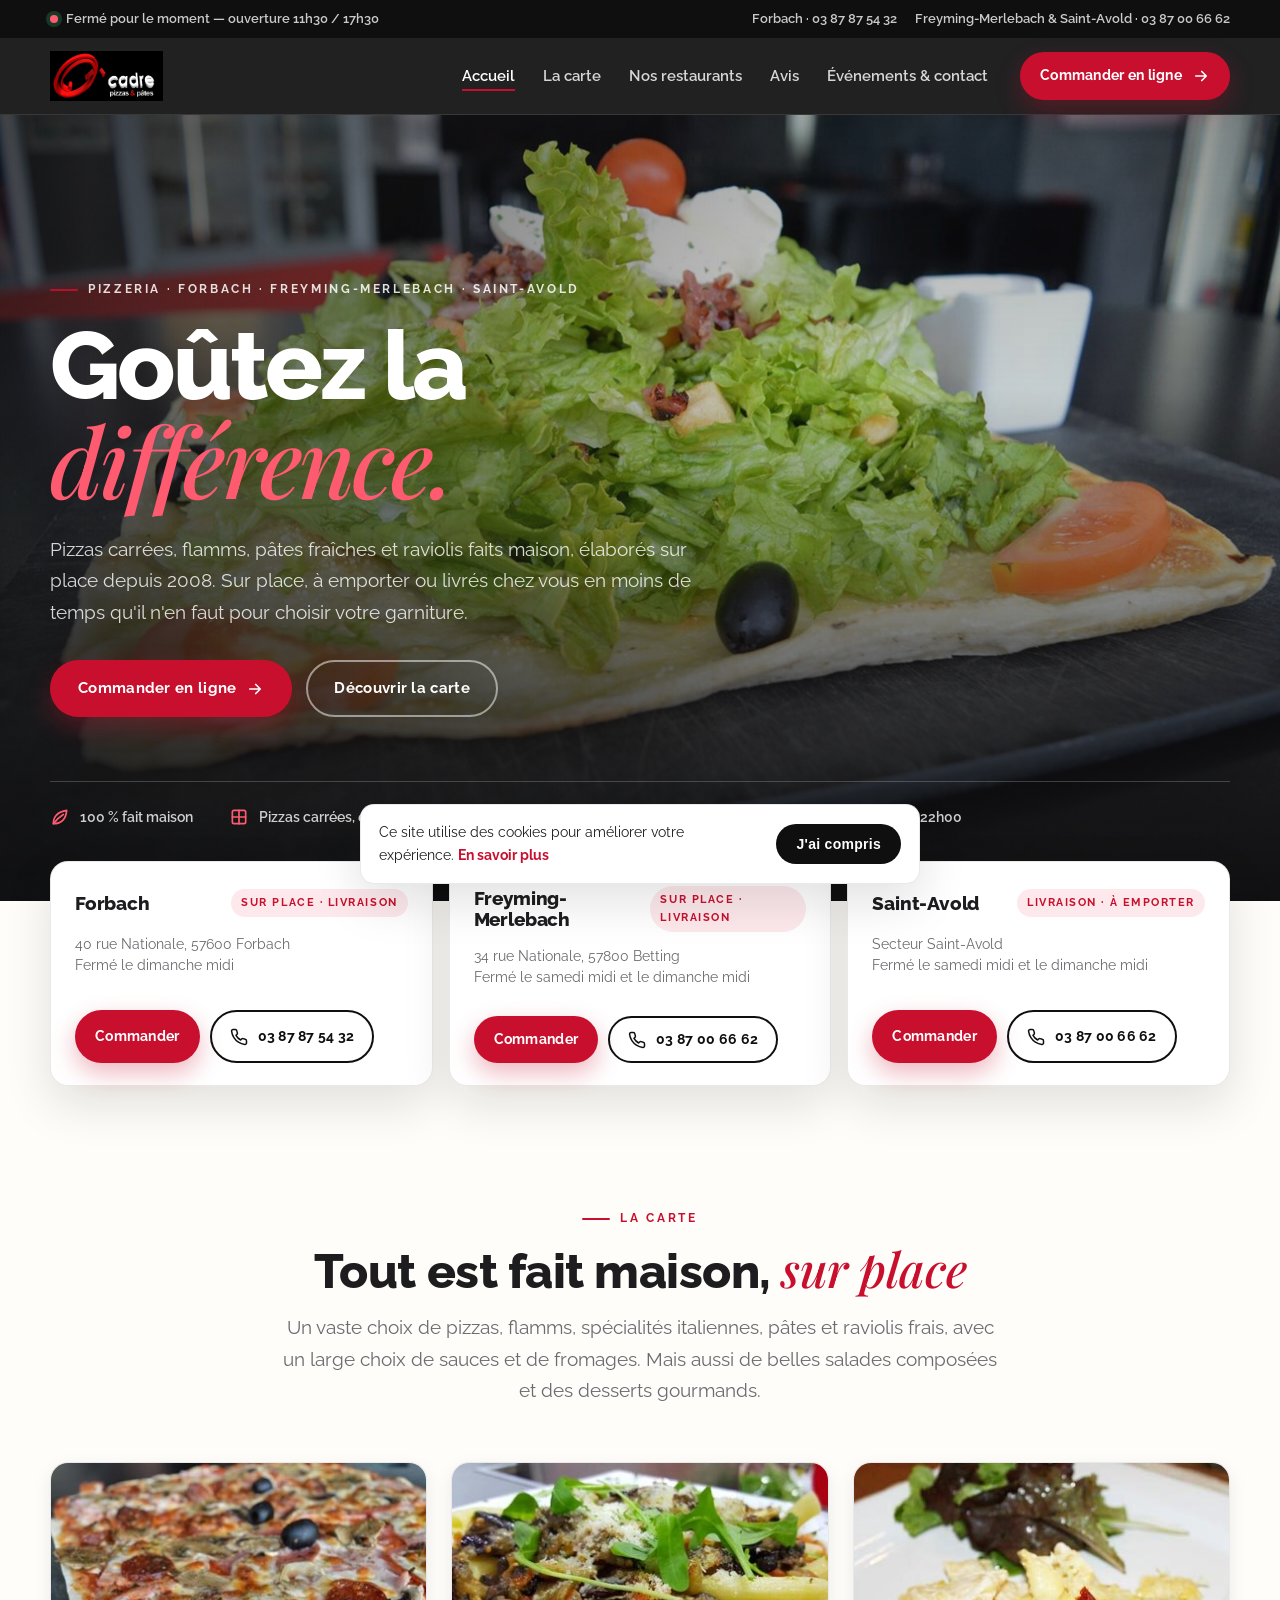
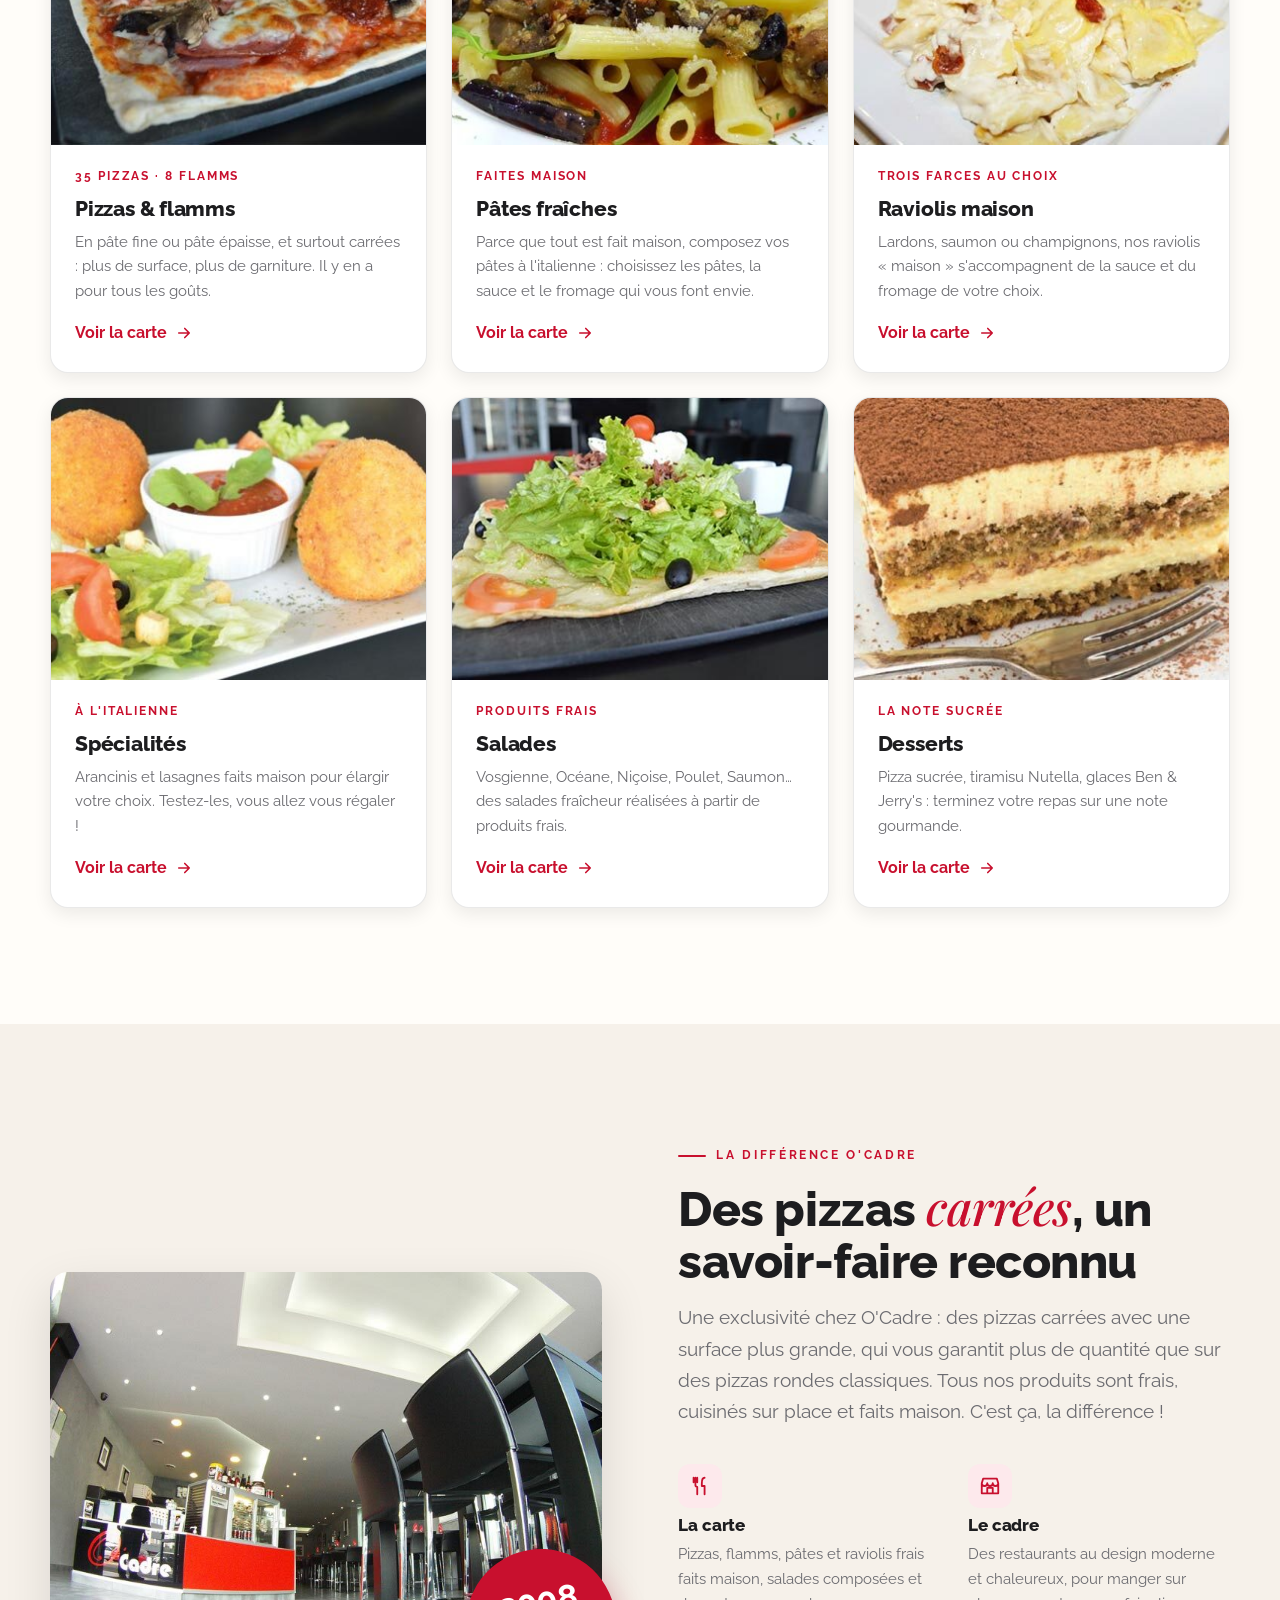
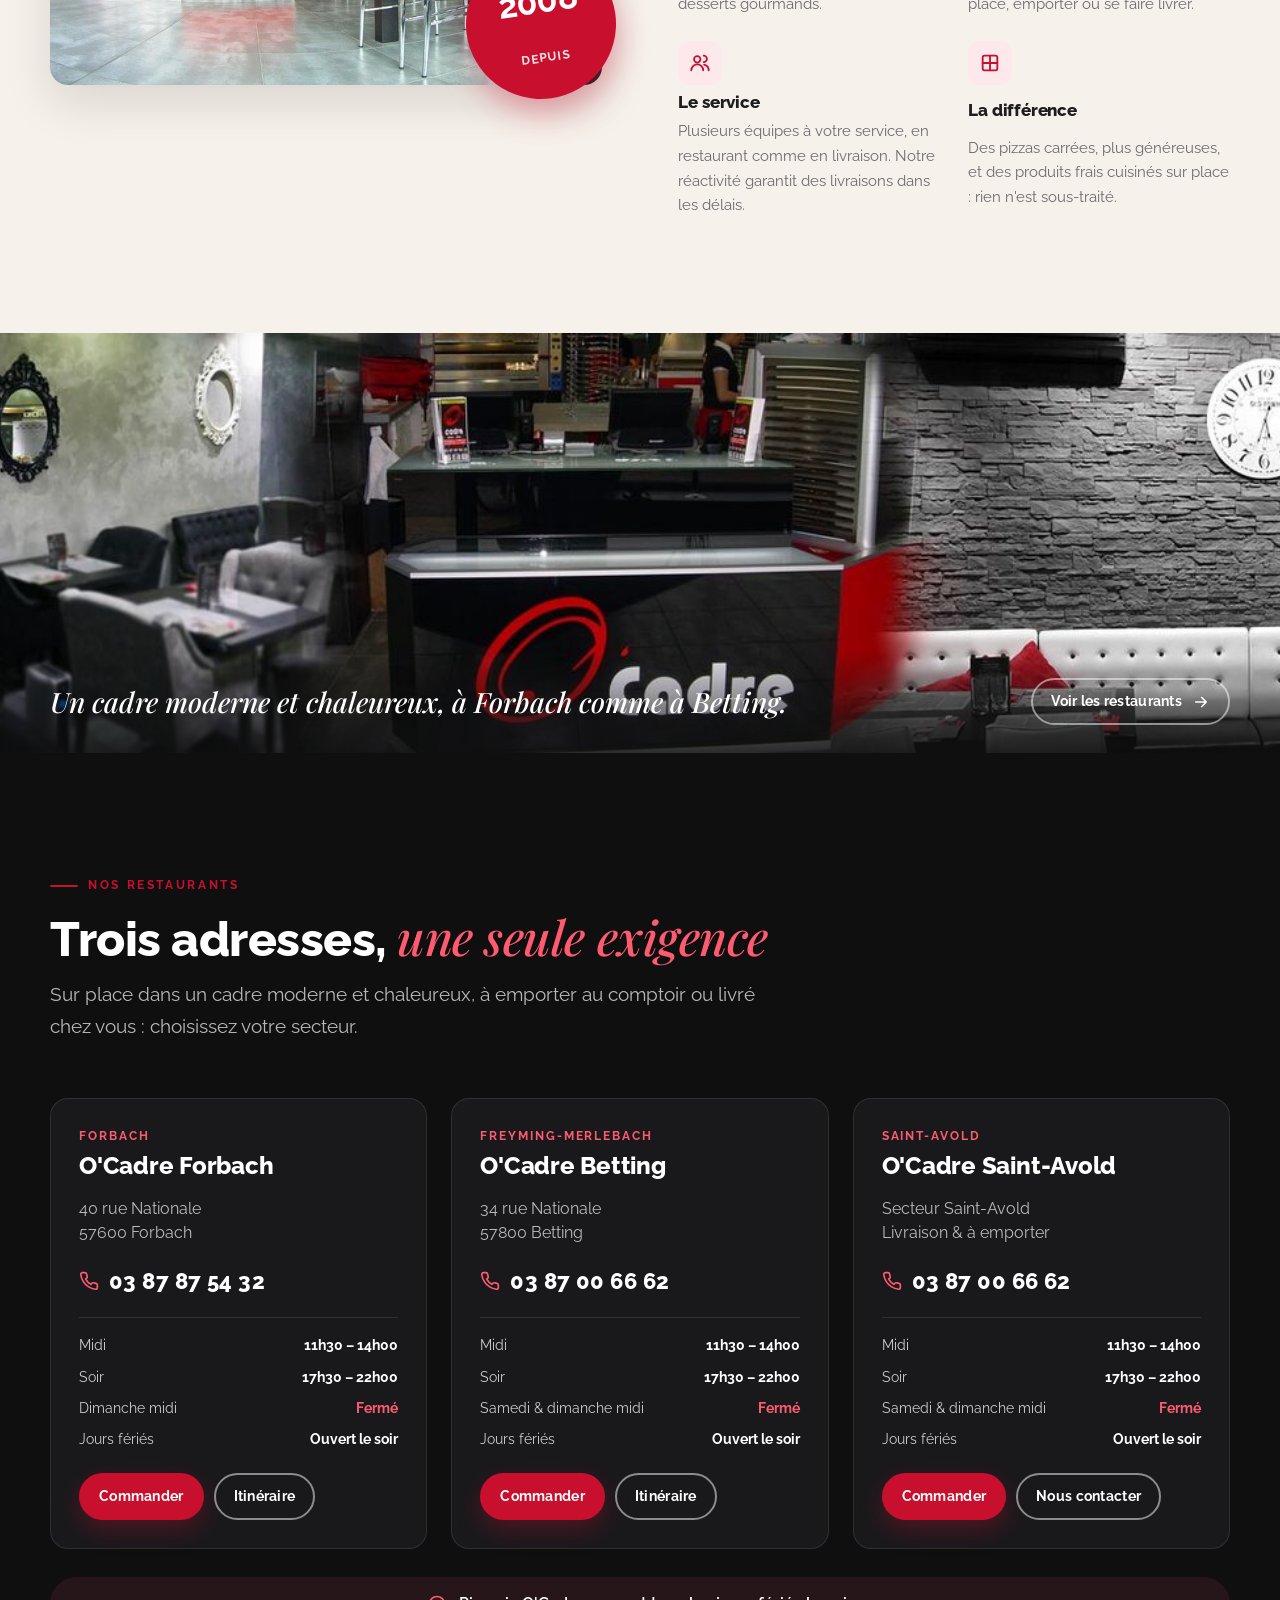
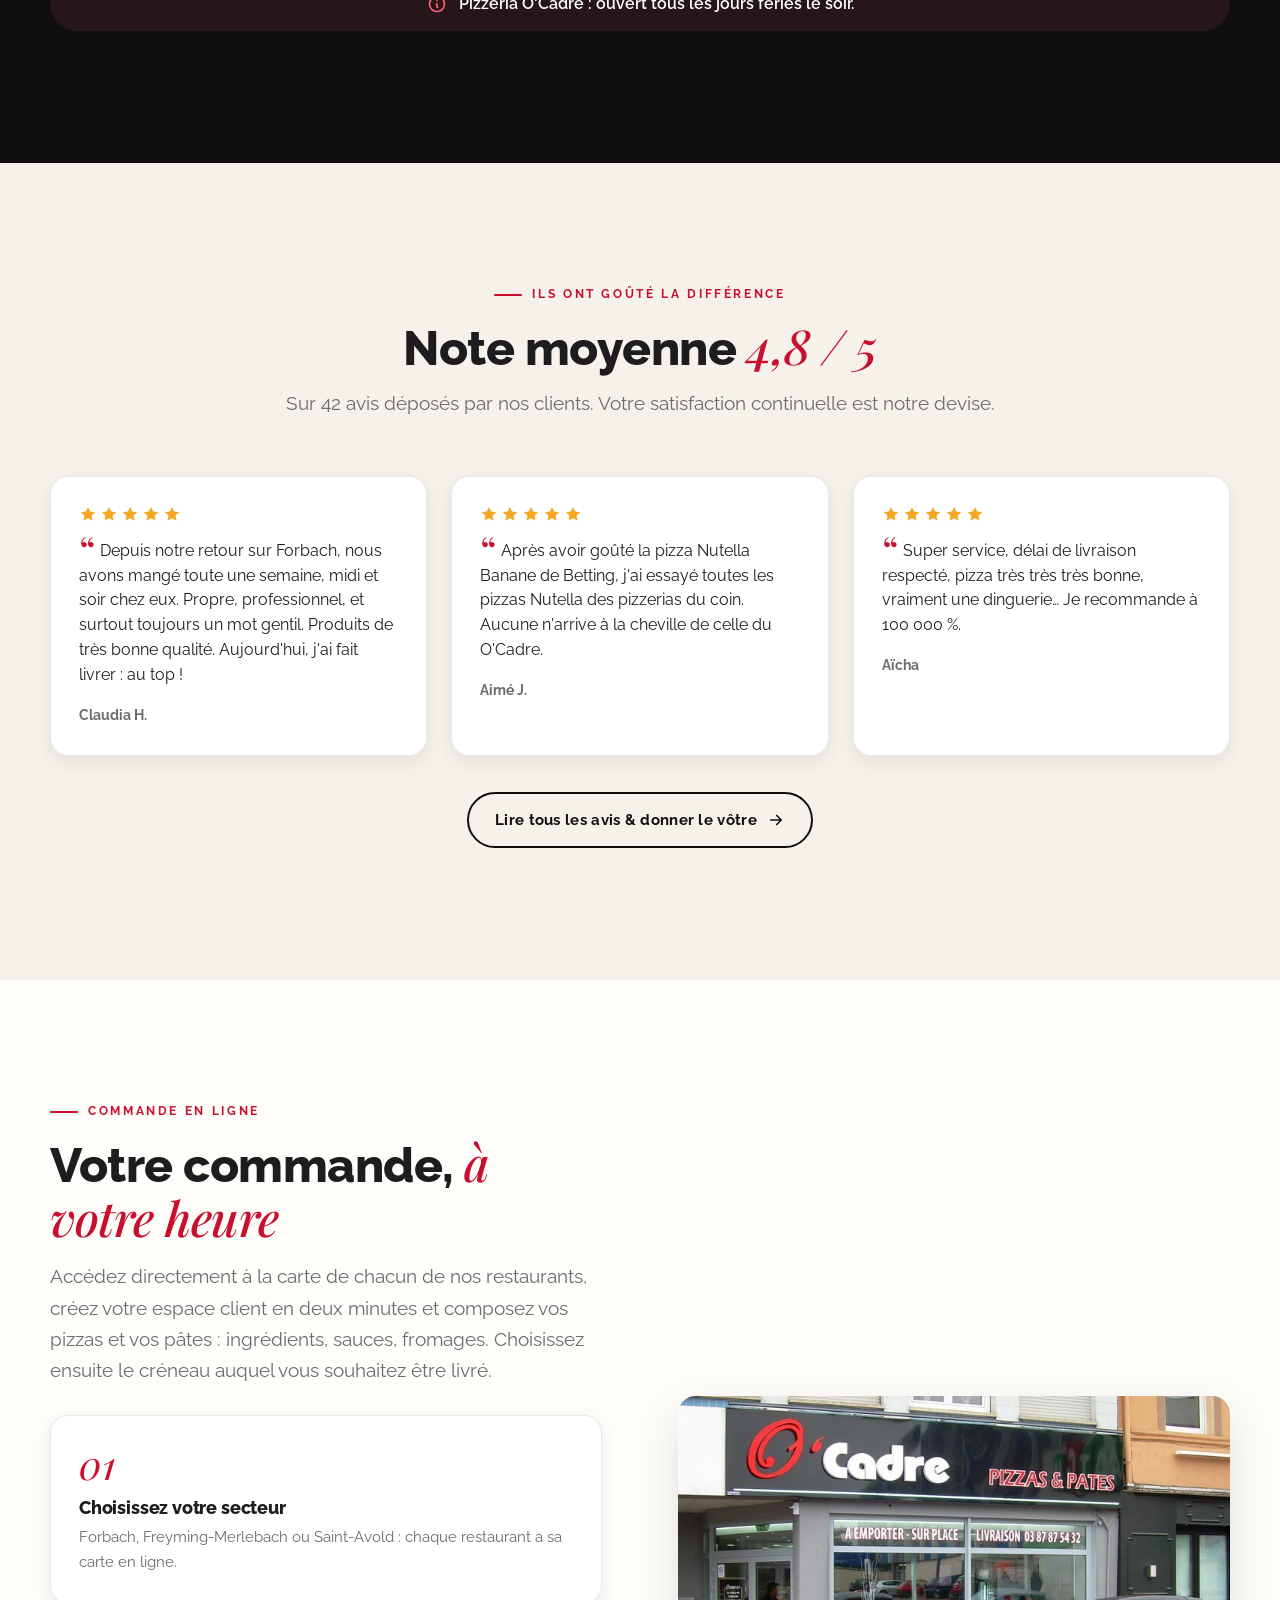
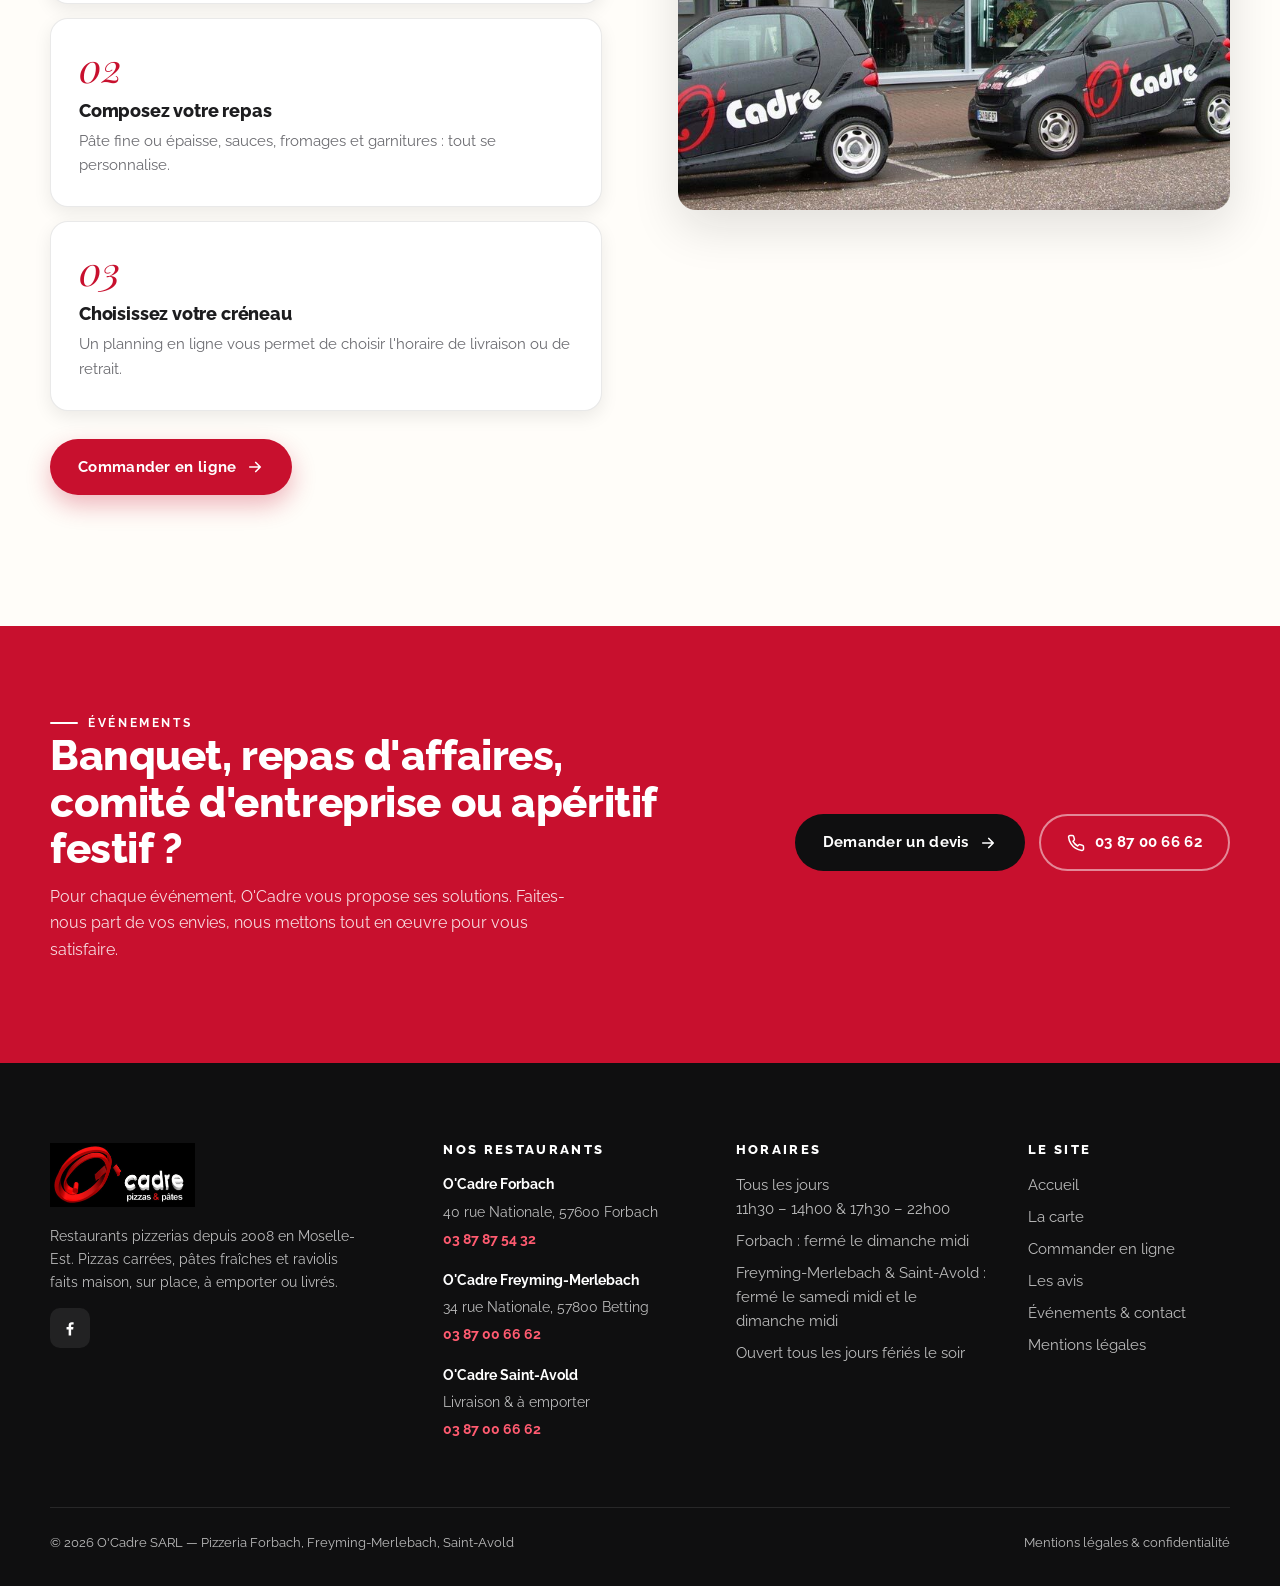
==== index.html @ 4ae09ad5 "Refonte complète du site O'Cadre (ocadre.com) Nouveau site statique HTML/CSS/JS, responsive, sans dé" ====
<!DOCTYPE html>
<html lang="fr">
<head>
  <meta charset="utf-8">
  <meta name="viewport" content="width=device-width, initial-scale=1">
  <title>O'Cadre — Pizzeria à Forbach, Freyming-Merlebach et Saint-Avold | Pizzas &amp; pâtes faites maison</title>
  <meta name="description" content="Pizzeria O'Cadre : pizzas carrées, flamms, pâtes fraîches et raviolis faits maison depuis 2008. Sur place, à emporter ou livrés à Forbach, Freyming-Merlebach (Betting) et Saint-Avold. Commande en ligne.">
  <link rel="canonical" href="https://ocadre.com/">
  <meta name="theme-color" content="#0f0f10">
  <meta property="og:type" content="website">
  <meta property="og:title" content="O'Cadre — Pizzeria à Forbach, Freyming-Merlebach et Saint-Avold | Pizzas &amp; pâtes faites maison">
  <meta property="og:description" content="Pizzeria O'Cadre : pizzas carrées, flamms, pâtes fraîches et raviolis faits maison depuis 2008. Sur place, à emporter ou livrés à Forbach, Freyming-Merlebach (Betting) et Saint-Avold. Commande en ligne.">
  <meta property="og:image" content="https://ocadre.com/assets/img/hero.jpg">
  <meta property="og:locale" content="fr_FR">
  <link rel="icon" type="image/png" sizes="32x32" href="assets/img/favicon-32.png">
  <link rel="apple-touch-icon" href="assets/img/apple-touch-icon.png">
  <link rel="preconnect" href="https://fonts.googleapis.com">
  <link rel="preconnect" href="https://fonts.gstatic.com" crossorigin>
  <link href="https://fonts.googleapis.com/css2?family=Playfair+Display:ital,wght@0,500;1,500&family=Raleway:wght@400;500;600;700;800;900&display=swap" rel="stylesheet">
  <link rel="stylesheet" href="assets/css/style.css">
</head>
<body>
<a class="skip-link" href="#main">Aller au contenu</a>
<div class="topbar">
  <div class="wrap">
    <div class="topbar__msg"><span class="dot" aria-hidden="true"></span><span data-open-status>Ouvert tous les jours — commandez en ligne</span></div>
    <div class="topbar__phones">
      <a href="tel:+33387875432">Forbach · 03 87 87 54 32</a>
      <a href="tel:+33387006662">Freyming-Merlebach &amp; Saint-Avold · 03 87 00 66 62</a>
    </div>
  </div>
</div>
<header class="site-header">
  <div class="wrap">
    <a class="brand" href="index.html" aria-label="O'Cadre, pizzas et pâtes — accueil">
      <img src="assets/img/logo.jpg" alt="O'Cadre pizzas &amp; pâtes" width="578" height="255">
    </a>
    <button class="nav-toggle" type="button" aria-expanded="false" aria-controls="nav" aria-label="Ouvrir le menu">
      <span></span><span></span><span></span>
    </button>
    <nav class="nav" id="nav" aria-label="Navigation principale">
      <ul class="nav__links">
        <li><a href="index.html">Accueil</a></li>
        <li><a href="carte.html">La carte</a></li>
        <li><a href="index.html#restaurants">Nos restaurants</a></li>
        <li><a href="avis.html">Avis</a></li>
        <li><a href="contact.html">Événements &amp; contact</a></li>
      </ul>
      <a class="btn btn--primary btn--sm" href="carte.html#commander">Commander en ligne <svg viewBox="0 0 24 24" fill="none" stroke="currentColor" stroke-width="2.2" stroke-linecap="round" stroke-linejoin="round" aria-hidden="true"><path d="M5 12h14M13 6l6 6-6 6"/></svg></a>
    </nav>
  </div>
</header>
<main id="main">

<section class="hero">
  <div class="hero__bg"><img src="assets/img/hero.jpg" alt="" width="1600" height="1063" fetchpriority="high"></div>
  <div class="wrap">
    <span class="eyebrow hero__eyebrow">Pizzeria · Forbach · Freyming-Merlebach · Saint-Avold</span>
    <h1 class="hero__title">Goûtez la <em>différence.</em></h1>
    <p class="hero__lead">Pizzas carrées, flamms, pâtes fraîches et raviolis faits maison, élaborés sur place depuis 2008. Sur place, à emporter ou livrés chez vous en moins de temps qu'il n'en faut pour choisir votre garniture.</p>
    <div class="hero__actions">
      <a class="btn btn--primary" href="carte.html#commander">Commander en ligne <svg viewBox="0 0 24 24" fill="none" stroke="currentColor" stroke-width="2.2" stroke-linecap="round" stroke-linejoin="round" aria-hidden="true"><path d="M5 12h14M13 6l6 6-6 6"/></svg></a>
      <a class="btn btn--ghost" href="carte.html">Découvrir la carte</a>
    </div>
    <ul class="hero__meta">
      <li><svg viewBox="0 0 24 24" fill="none" stroke="currentColor" stroke-width="2" stroke-linecap="round" stroke-linejoin="round" aria-hidden="true"><path d="M4 20c0-8 4-14 16-16-1 12-7 16-16 16z"/><path d="M4 20c4-5 7-8 12-11"/></svg> 100 % fait maison</li>
      <li><svg viewBox="0 0 24 24" fill="none" stroke="currentColor" stroke-width="2" stroke-linecap="round" stroke-linejoin="round" aria-hidden="true"><rect x="4" y="4" width="16" height="16" rx="2"/><path d="M4 12h16M12 4v16"/></svg> Pizzas carrées, exclusivité O'Cadre</li>
      <li><svg viewBox="0 0 24 24" fill="none" stroke="currentColor" stroke-width="2" stroke-linecap="round" stroke-linejoin="round" aria-hidden="true"><circle cx="6" cy="17" r="3"/><circle cx="18" cy="17" r="3"/><path d="M6 17h6l3-8h3M9 9h4"/></svg> Livraison &amp; à emporter</li>
      <li><svg viewBox="0 0 24 24" fill="none" stroke="currentColor" stroke-width="2" stroke-linecap="round" stroke-linejoin="round" aria-hidden="true"><circle cx="12" cy="12" r="9"/><path d="M12 7v5l3 2"/></svg> 11h30 – 14h00 · 17h30 – 22h00</li>
    </ul>
  </div>
</section>

<section class="order-strip" id="commander" aria-labelledby="commander-title">
  <div class="wrap">
    <h2 id="commander-title" class="visually-hidden" style="position:absolute;left:-9999px">Commander en ligne</h2>
    <div class="order-strip__grid">
      <article class="sector reveal">
        <div class="sector__top"><h3 class="sector__name">Forbach</h3><span class="sector__tag">Sur place · Livraison</span></div>
        <p class="sector__addr">40 rue Nationale, 57600 Forbach<br>Fermé le dimanche midi</p>
        <div class="sector__actions">
          <a class="btn btn--primary btn--sm" href="https://ocadre.com/pizzeria-forbach-ocadre/" target="_blank" rel="noopener">Commander</a>
          <a class="btn btn--outline btn--sm" href="tel:+33387875432"><svg viewBox="0 0 24 24" fill="none" stroke="currentColor" stroke-width="2" stroke-linecap="round" stroke-linejoin="round" aria-hidden="true"><path d="M22 16.9v3a2 2 0 0 1-2.2 2 19.8 19.8 0 0 1-8.6-3.1 19.5 19.5 0 0 1-6-6A19.8 19.8 0 0 1 2.1 4.2 2 2 0 0 1 4.1 2h3a2 2 0 0 1 2 1.7c.1.9.4 1.8.7 2.7a2 2 0 0 1-.5 2.1L8 9.8a16 16 0 0 0 6.2 6.2l1.3-1.3a2 2 0 0 1 2.1-.5c.9.3 1.8.6 2.7.7a2 2 0 0 1 1.7 2z"/></svg> 03 87 87 54 32</a>
        </div>
      </article>
      <article class="sector reveal">
        <div class="sector__top"><h3 class="sector__name">Freyming-Merlebach</h3><span class="sector__tag">Sur place · Livraison</span></div>
        <p class="sector__addr">34 rue Nationale, 57800 Betting<br>Fermé le samedi midi et le dimanche midi</p>
        <div class="sector__actions">
          <a class="btn btn--primary btn--sm" href="https://ocadre.com/pizzeria-merlebach-ocadre/" target="_blank" rel="noopener">Commander</a>
          <a class="btn btn--outline btn--sm" href="tel:+33387006662"><svg viewBox="0 0 24 24" fill="none" stroke="currentColor" stroke-width="2" stroke-linecap="round" stroke-linejoin="round" aria-hidden="true"><path d="M22 16.9v3a2 2 0 0 1-2.2 2 19.8 19.8 0 0 1-8.6-3.1 19.5 19.5 0 0 1-6-6A19.8 19.8 0 0 1 2.1 4.2 2 2 0 0 1 4.1 2h3a2 2 0 0 1 2 1.7c.1.9.4 1.8.7 2.7a2 2 0 0 1-.5 2.1L8 9.8a16 16 0 0 0 6.2 6.2l1.3-1.3a2 2 0 0 1 2.1-.5c.9.3 1.8.6 2.7.7a2 2 0 0 1 1.7 2z"/></svg> 03 87 00 66 62</a>
        </div>
      </article>
      <article class="sector reveal">
        <div class="sector__top"><h3 class="sector__name">Saint-Avold</h3><span class="sector__tag">Livraison · À emporter</span></div>
        <p class="sector__addr">Secteur Saint-Avold<br>Fermé le samedi midi et le dimanche midi</p>
        <div class="sector__actions">
          <a class="btn btn--primary btn--sm" href="https://ocadre.com/pizzeria-saint-avold-ocadre/" target="_blank" rel="noopener">Commander</a>
          <a class="btn btn--outline btn--sm" href="tel:+33387006662"><svg viewBox="0 0 24 24" fill="none" stroke="currentColor" stroke-width="2" stroke-linecap="round" stroke-linejoin="round" aria-hidden="true"><path d="M22 16.9v3a2 2 0 0 1-2.2 2 19.8 19.8 0 0 1-8.6-3.1 19.5 19.5 0 0 1-6-6A19.8 19.8 0 0 1 2.1 4.2 2 2 0 0 1 4.1 2h3a2 2 0 0 1 2 1.7c.1.9.4 1.8.7 2.7a2 2 0 0 1-.5 2.1L8 9.8a16 16 0 0 0 6.2 6.2l1.3-1.3a2 2 0 0 1 2.1-.5c.9.3 1.8.6 2.7.7a2 2 0 0 1 1.7 2z"/></svg> 03 87 00 66 62</a>
        </div>
      </article>
    </div>
  </div>
</section>

<section class="section" id="carte">
  <div class="wrap">
    <div class="section-head section-head--center reveal">
      <span class="eyebrow">La carte</span>
      <h2 class="title">Tout est fait maison, <em>sur place</em></h2>
      <p class="lead">Un vaste choix de pizzas, flamms, spécialités italiennes, pâtes et raviolis frais, avec un large choix de sauces et de fromages. Mais aussi de belles salades composées et des desserts gourmands.</p>
    </div>
    <div class="cards">
      <article class="card reveal">
        <div class="card__media"><img src="assets/img/cat-pizza.jpg" alt="Pizzas & flamms O'Cadre" loading="lazy" width="400" height="285"></div>
        <div class="card__body">
          <span class="card__kicker">35 pizzas · 8 flamms</span>
          <h3 class="card__title">Pizzas &amp; flamms</h3>
          <p class="card__text">En pâte fine ou pâte épaisse, et surtout carrées : plus de surface, plus de garniture. Il y en a pour tous les goûts.</p>
          <a class="link-arrow card__link" href="carte.html#pizzas">Voir la carte <svg viewBox="0 0 24 24" fill="none" stroke="currentColor" stroke-width="2.2" stroke-linecap="round" stroke-linejoin="round" aria-hidden="true"><path d="M5 12h14M13 6l6 6-6 6"/></svg></a>
        </div>
      </article>
      <article class="card reveal">
        <div class="card__media"><img src="assets/img/cat-pate.jpg" alt="Pâtes fraîches O'Cadre" loading="lazy" width="400" height="285"></div>
        <div class="card__body">
          <span class="card__kicker">Faites maison</span>
          <h3 class="card__title">Pâtes fraîches</h3>
          <p class="card__text">Parce que tout est fait maison, composez vos pâtes à l'italienne : choisissez les pâtes, la sauce et le fromage qui vous font envie.</p>
          <a class="link-arrow card__link" href="carte.html#pates">Voir la carte <svg viewBox="0 0 24 24" fill="none" stroke="currentColor" stroke-width="2.2" stroke-linecap="round" stroke-linejoin="round" aria-hidden="true"><path d="M5 12h14M13 6l6 6-6 6"/></svg></a>
        </div>
      </article>
      <article class="card reveal">
        <div class="card__media"><img src="assets/img/cat-ravioli.jpg" alt="Raviolis maison O'Cadre" loading="lazy" width="400" height="285"></div>
        <div class="card__body">
          <span class="card__kicker">Trois farces au choix</span>
          <h3 class="card__title">Raviolis maison</h3>
          <p class="card__text">Lardons, saumon ou champignons, nos raviolis « maison » s'accompagnent de la sauce et du fromage de votre choix.</p>
          <a class="link-arrow card__link" href="carte.html#raviolis">Voir la carte <svg viewBox="0 0 24 24" fill="none" stroke="currentColor" stroke-width="2.2" stroke-linecap="round" stroke-linejoin="round" aria-hidden="true"><path d="M5 12h14M13 6l6 6-6 6"/></svg></a>
        </div>
      </article>
      <article class="card reveal">
        <div class="card__media"><img src="assets/img/cat-specialite.jpg" alt="Spécialités O'Cadre" loading="lazy" width="400" height="285"></div>
        <div class="card__body">
          <span class="card__kicker">À l'italienne</span>
          <h3 class="card__title">Spécialités</h3>
          <p class="card__text">Arancinis et lasagnes faits maison pour élargir votre choix. Testez-les, vous allez vous régaler !</p>
          <a class="link-arrow card__link" href="carte.html#specialites">Voir la carte <svg viewBox="0 0 24 24" fill="none" stroke="currentColor" stroke-width="2.2" stroke-linecap="round" stroke-linejoin="round" aria-hidden="true"><path d="M5 12h14M13 6l6 6-6 6"/></svg></a>
        </div>
      </article>
      <article class="card reveal">
        <div class="card__media"><img src="assets/img/cat-salade.jpg" alt="Salades O'Cadre" loading="lazy" width="400" height="285"></div>
        <div class="card__body">
          <span class="card__kicker">Produits frais</span>
          <h3 class="card__title">Salades</h3>
          <p class="card__text">Vosgienne, Océane, Niçoise, Poulet, Saumon… des salades fraîcheur réalisées à partir de produits frais.</p>
          <a class="link-arrow card__link" href="carte.html#salades">Voir la carte <svg viewBox="0 0 24 24" fill="none" stroke="currentColor" stroke-width="2.2" stroke-linecap="round" stroke-linejoin="round" aria-hidden="true"><path d="M5 12h14M13 6l6 6-6 6"/></svg></a>
        </div>
      </article>
      <article class="card reveal">
        <div class="card__media"><img src="assets/img/cat-dessert.jpg" alt="Desserts O'Cadre" loading="lazy" width="400" height="285"></div>
        <div class="card__body">
          <span class="card__kicker">La note sucrée</span>
          <h3 class="card__title">Desserts</h3>
          <p class="card__text">Pizza sucrée, tiramisu Nutella, glaces Ben &amp; Jerry's : terminez votre repas sur une note gourmande.</p>
          <a class="link-arrow card__link" href="carte.html#desserts">Voir la carte <svg viewBox="0 0 24 24" fill="none" stroke="currentColor" stroke-width="2.2" stroke-linecap="round" stroke-linejoin="round" aria-hidden="true"><path d="M5 12h14M13 6l6 6-6 6"/></svg></a>
        </div>
      </article>
    </div>
  </div>
</section>

<section class="section section--cream" id="difference">
  <div class="wrap">
    <div class="split">
      <div class="split__media reveal">
        <img src="assets/img/interieur-1.jpg" alt="Le comptoir et la salle du restaurant O'Cadre" loading="lazy" width="800" height="552">
        <div class="split__badge"><strong>2008</strong><small>Depuis</small></div>
      </div>
      <div class="reveal">
        <span class="eyebrow">La différence O'Cadre</span>
        <h2 class="title">Des pizzas <em>carrées</em>, un savoir-faire reconnu</h2>
        <p class="lead">Une exclusivité chez O'Cadre : des pizzas carrées avec une surface plus grande, qui vous garantit plus de quantité que sur des pizzas rondes classiques. Tous nos produits sont frais, cuisinés sur place et faits maison. C'est ça, la différence !</p>
        <div class="features">
          <div class="feature">
            <span class="feature__icon"><svg viewBox="0 0 24 24" fill="none" stroke="currentColor" stroke-width="2" stroke-linecap="round" stroke-linejoin="round" aria-hidden="true"><path d="M7 3v8a2 2 0 0 0 2 2v8M5 3v5M9 3v5M17 3c-2 0-3 3-3 6v3h3v9"/></svg></span>
            <h3>La carte</h3>
            <p>Pizzas, flamms, pâtes et raviolis frais faits maison, salades composées et desserts gourmands.</p>
          </div>
          <div class="feature">
            <span class="feature__icon"><svg viewBox="0 0 24 24" fill="none" stroke="currentColor" stroke-width="2" stroke-linecap="round" stroke-linejoin="round" aria-hidden="true"><path d="M3 9l1.5-5h15L21 9M3 9v11h18V9M3 9a3 3 0 0 0 6 0 3 3 0 0 0 6 0 3 3 0 0 0 6 0M9 20v-6h6v6"/></svg></span>
            <h3>Le cadre</h3>
            <p>Des restaurants au design moderne et chaleureux, pour manger sur place, emporter ou se faire livrer.</p>
          </div>
          <div class="feature">
            <span class="feature__icon"><svg viewBox="0 0 24 24" fill="none" stroke="currentColor" stroke-width="2" stroke-linecap="round" stroke-linejoin="round" aria-hidden="true"><circle cx="9" cy="8" r="3.5"/><path d="M2.5 20a6.5 6.5 0 0 1 13 0"/><path d="M16 4a3.5 3.5 0 0 1 0 7M21.5 20a6.5 6.5 0 0 0-5-6.3"/></svg></span>
            <h3>Le service</h3>
            <p>Plusieurs équipes à votre service, en restaurant comme en livraison. Notre réactivité garantit des livraisons dans les délais.</p>
          </div>
          <div class="feature">
            <span class="feature__icon"><svg viewBox="0 0 24 24" fill="none" stroke="currentColor" stroke-width="2" stroke-linecap="round" stroke-linejoin="round" aria-hidden="true"><rect x="4" y="4" width="16" height="16" rx="2"/><path d="M4 12h16M12 4v16"/></svg></span>
            <h3>La différence</h3>
            <p>Des pizzas carrées, plus généreuses, et des produits frais cuisinés sur place : rien n'est sous-traité.</p>
          </div>
        </div>
      </div>
    </div>
  </div>
</section>

<div class="banner">
  <img src="assets/img/banner-interieur.jpg" alt="Les salles des restaurants O'Cadre" loading="lazy" width="1600" height="320">
  <div class="banner__caption">
    <div class="wrap">
      <strong>Un cadre moderne et chaleureux, à Forbach comme à Betting.</strong>
      <a class="btn btn--ghost btn--sm" href="#restaurants">Voir les restaurants <svg viewBox="0 0 24 24" fill="none" stroke="currentColor" stroke-width="2.2" stroke-linecap="round" stroke-linejoin="round" aria-hidden="true"><path d="M5 12h14M13 6l6 6-6 6"/></svg></a>
    </div>
  </div>
</div>

<section class="section section--dark" id="restaurants">
  <div class="wrap">
    <div class="section-head reveal">
      <span class="eyebrow">Nos restaurants</span>
      <h2 class="title">Trois adresses, <em>une seule exigence</em></h2>
      <p class="lead">Sur place dans un cadre moderne et chaleureux, à emporter au comptoir ou livré chez vous : choisissez votre secteur.</p>
    </div>
    <div class="restos">
      <article class="resto reveal">
        <div class="resto__head">
          <span class="resto__city">Forbach</span>
          <h3 class="resto__name">O'Cadre Forbach</h3>
        </div>
        <address>40 rue Nationale<br>57600 Forbach</address>
        <a class="resto__phone" href="tel:+33387875432"><svg viewBox="0 0 24 24" fill="none" stroke="currentColor" stroke-width="2" stroke-linecap="round" stroke-linejoin="round" aria-hidden="true"><path d="M22 16.9v3a2 2 0 0 1-2.2 2 19.8 19.8 0 0 1-8.6-3.1 19.5 19.5 0 0 1-6-6A19.8 19.8 0 0 1 2.1 4.2 2 2 0 0 1 4.1 2h3a2 2 0 0 1 2 1.7c.1.9.4 1.8.7 2.7a2 2 0 0 1-.5 2.1L8 9.8a16 16 0 0 0 6.2 6.2l1.3-1.3a2 2 0 0 1 2.1-.5c.9.3 1.8.6 2.7.7a2 2 0 0 1 1.7 2z"/></svg> 03 87 87 54 32</a>
        <ul class="hours">
  <li><span>Midi</span><span>11h30 – 14h00</span></li>
  <li><span>Soir</span><span>17h30 – 22h00</span></li>
  <li class="closed"><span>Dimanche midi</span><span>Fermé</span></li>
  <li><span>Jours fériés</span><span>Ouvert le soir</span></li>
</ul>
        <div class="resto__actions">
          <a class="btn btn--primary btn--sm" href="https://ocadre.com/pizzeria-forbach-ocadre/" target="_blank" rel="noopener">Commander</a>
          <a class="btn btn--ghost btn--sm" href="https://www.google.com/maps/search/?api=1&query=40+rue+Nationale+57600+Forbach" target="_blank" rel="noopener">Itinéraire</a>
        </div>
      </article>
      <article class="resto reveal">
        <div class="resto__head">
          <span class="resto__city">Freyming-Merlebach</span>
          <h3 class="resto__name">O'Cadre Betting</h3>
        </div>
        <address>34 rue Nationale<br>57800 Betting</address>
        <a class="resto__phone" href="tel:+33387006662"><svg viewBox="0 0 24 24" fill="none" stroke="currentColor" stroke-width="2" stroke-linecap="round" stroke-linejoin="round" aria-hidden="true"><path d="M22 16.9v3a2 2 0 0 1-2.2 2 19.8 19.8 0 0 1-8.6-3.1 19.5 19.5 0 0 1-6-6A19.8 19.8 0 0 1 2.1 4.2 2 2 0 0 1 4.1 2h3a2 2 0 0 1 2 1.7c.1.9.4 1.8.7 2.7a2 2 0 0 1-.5 2.1L8 9.8a16 16 0 0 0 6.2 6.2l1.3-1.3a2 2 0 0 1 2.1-.5c.9.3 1.8.6 2.7.7a2 2 0 0 1 1.7 2z"/></svg> 03 87 00 66 62</a>
        <ul class="hours">
  <li><span>Midi</span><span>11h30 – 14h00</span></li>
  <li><span>Soir</span><span>17h30 – 22h00</span></li>
  <li class="closed"><span>Samedi &amp; dimanche midi</span><span>Fermé</span></li>
  <li><span>Jours fériés</span><span>Ouvert le soir</span></li>
</ul>
        <div class="resto__actions">
          <a class="btn btn--primary btn--sm" href="https://ocadre.com/pizzeria-merlebach-ocadre/" target="_blank" rel="noopener">Commander</a>
          <a class="btn btn--ghost btn--sm" href="https://www.google.com/maps/search/?api=1&query=34+rue+Nationale+57800+Betting" target="_blank" rel="noopener">Itinéraire</a>
        </div>
      </article>
      <article class="resto reveal">
        <div class="resto__head">
          <span class="resto__city">Saint-Avold</span>
          <h3 class="resto__name">O'Cadre Saint-Avold</h3>
        </div>
        <address>Secteur Saint-Avold<br>Livraison &amp; à emporter</address>
        <a class="resto__phone" href="tel:+33387006662"><svg viewBox="0 0 24 24" fill="none" stroke="currentColor" stroke-width="2" stroke-linecap="round" stroke-linejoin="round" aria-hidden="true"><path d="M22 16.9v3a2 2 0 0 1-2.2 2 19.8 19.8 0 0 1-8.6-3.1 19.5 19.5 0 0 1-6-6A19.8 19.8 0 0 1 2.1 4.2 2 2 0 0 1 4.1 2h3a2 2 0 0 1 2 1.7c.1.9.4 1.8.7 2.7a2 2 0 0 1-.5 2.1L8 9.8a16 16 0 0 0 6.2 6.2l1.3-1.3a2 2 0 0 1 2.1-.5c.9.3 1.8.6 2.7.7a2 2 0 0 1 1.7 2z"/></svg> 03 87 00 66 62</a>
        <ul class="hours">
  <li><span>Midi</span><span>11h30 – 14h00</span></li>
  <li><span>Soir</span><span>17h30 – 22h00</span></li>
  <li class="closed"><span>Samedi &amp; dimanche midi</span><span>Fermé</span></li>
  <li><span>Jours fériés</span><span>Ouvert le soir</span></li>
</ul>
        <div class="resto__actions">
          <a class="btn btn--primary btn--sm" href="https://ocadre.com/pizzeria-saint-avold-ocadre/" target="_blank" rel="noopener">Commander</a>
          <a class="btn btn--ghost btn--sm" href="contact.html">Nous contacter</a>
        </div>
      </article>
    </div>
    <p class="notice reveal"><svg viewBox="0 0 24 24" fill="none" stroke="currentColor" stroke-width="2" stroke-linecap="round" stroke-linejoin="round" aria-hidden="true"><circle cx="12" cy="12" r="9"/><path d="M12 8h.01M11 12h1v4h1"/></svg> Pizzeria O'Cadre : ouvert tous les jours fériés le soir.</p>
  </div>
</section>


<section class="section section--cream" id="avis">
  <div class="wrap">
    <div class="section-head section-head--center reveal">
      <span class="eyebrow">Ils ont goûté la différence</span>
      <h2 class="title">Note moyenne <em>4,8 / 5</em></h2>
      <p class="lead">Sur 42 avis déposés par nos clients. Votre satisfaction continuelle est notre devise.</p>
    </div>
    <div class="reviews">
      <article class="review reveal">
        <span class="stars" aria-label="5 sur 5"><svg viewBox="0 0 24 24" fill="currentColor" aria-hidden="true"><path d="M12 2.5l2.9 6.2 6.8.8-5 4.6 1.3 6.7L12 17.5l-6 3.3 1.3-6.7-5-4.6 6.8-.8z"/></svg><svg viewBox="0 0 24 24" fill="currentColor" aria-hidden="true"><path d="M12 2.5l2.9 6.2 6.8.8-5 4.6 1.3 6.7L12 17.5l-6 3.3 1.3-6.7-5-4.6 6.8-.8z"/></svg><svg viewBox="0 0 24 24" fill="currentColor" aria-hidden="true"><path d="M12 2.5l2.9 6.2 6.8.8-5 4.6 1.3 6.7L12 17.5l-6 3.3 1.3-6.7-5-4.6 6.8-.8z"/></svg><svg viewBox="0 0 24 24" fill="currentColor" aria-hidden="true"><path d="M12 2.5l2.9 6.2 6.8.8-5 4.6 1.3 6.7L12 17.5l-6 3.3 1.3-6.7-5-4.6 6.8-.8z"/></svg><svg viewBox="0 0 24 24" fill="currentColor" aria-hidden="true"><path d="M12 2.5l2.9 6.2 6.8.8-5 4.6 1.3 6.7L12 17.5l-6 3.3 1.3-6.7-5-4.6 6.8-.8z"/></svg></span>
        <blockquote>Depuis notre retour sur Forbach, nous avons mangé toute une semaine, midi et soir chez eux. Propre, professionnel, et surtout toujours un mot gentil. Produits de très bonne qualité. Aujourd'hui, j'ai fait livrer : au top !</blockquote>
        <cite>Claudia H.</cite>
      </article>
      <article class="review reveal">
        <span class="stars" aria-label="5 sur 5"><svg viewBox="0 0 24 24" fill="currentColor" aria-hidden="true"><path d="M12 2.5l2.9 6.2 6.8.8-5 4.6 1.3 6.7L12 17.5l-6 3.3 1.3-6.7-5-4.6 6.8-.8z"/></svg><svg viewBox="0 0 24 24" fill="currentColor" aria-hidden="true"><path d="M12 2.5l2.9 6.2 6.8.8-5 4.6 1.3 6.7L12 17.5l-6 3.3 1.3-6.7-5-4.6 6.8-.8z"/></svg><svg viewBox="0 0 24 24" fill="currentColor" aria-hidden="true"><path d="M12 2.5l2.9 6.2 6.8.8-5 4.6 1.3 6.7L12 17.5l-6 3.3 1.3-6.7-5-4.6 6.8-.8z"/></svg><svg viewBox="0 0 24 24" fill="currentColor" aria-hidden="true"><path d="M12 2.5l2.9 6.2 6.8.8-5 4.6 1.3 6.7L12 17.5l-6 3.3 1.3-6.7-5-4.6 6.8-.8z"/></svg><svg viewBox="0 0 24 24" fill="currentColor" aria-hidden="true"><path d="M12 2.5l2.9 6.2 6.8.8-5 4.6 1.3 6.7L12 17.5l-6 3.3 1.3-6.7-5-4.6 6.8-.8z"/></svg></span>
        <blockquote>Après avoir goûté la pizza Nutella Banane de Betting, j'ai essayé toutes les pizzas Nutella des pizzerias du coin. Aucune n'arrive à la cheville de celle du O'Cadre.</blockquote>
        <cite>Aimé J.</cite>
      </article>
      <article class="review reveal">
        <span class="stars" aria-label="5 sur 5"><svg viewBox="0 0 24 24" fill="currentColor" aria-hidden="true"><path d="M12 2.5l2.9 6.2 6.8.8-5 4.6 1.3 6.7L12 17.5l-6 3.3 1.3-6.7-5-4.6 6.8-.8z"/></svg><svg viewBox="0 0 24 24" fill="currentColor" aria-hidden="true"><path d="M12 2.5l2.9 6.2 6.8.8-5 4.6 1.3 6.7L12 17.5l-6 3.3 1.3-6.7-5-4.6 6.8-.8z"/></svg><svg viewBox="0 0 24 24" fill="currentColor" aria-hidden="true"><path d="M12 2.5l2.9 6.2 6.8.8-5 4.6 1.3 6.7L12 17.5l-6 3.3 1.3-6.7-5-4.6 6.8-.8z"/></svg><svg viewBox="0 0 24 24" fill="currentColor" aria-hidden="true"><path d="M12 2.5l2.9 6.2 6.8.8-5 4.6 1.3 6.7L12 17.5l-6 3.3 1.3-6.7-5-4.6 6.8-.8z"/></svg><svg viewBox="0 0 24 24" fill="currentColor" aria-hidden="true"><path d="M12 2.5l2.9 6.2 6.8.8-5 4.6 1.3 6.7L12 17.5l-6 3.3 1.3-6.7-5-4.6 6.8-.8z"/></svg></span>
        <blockquote>Super service, délai de livraison respecté, pizza très très très bonne, vraiment une dinguerie… Je recommande à 100 000 %.</blockquote>
        <cite>Aïcha</cite>
      </article>
    </div>
    <p style="text-align:center;margin-top:36px" class="reveal"><a class="btn btn--outline" href="avis.html">Lire tous les avis &amp; donner le vôtre <svg viewBox="0 0 24 24" fill="none" stroke="currentColor" stroke-width="2.2" stroke-linecap="round" stroke-linejoin="round" aria-hidden="true"><path d="M5 12h14M13 6l6 6-6 6"/></svg></a></p>
  </div>
</section>

<section class="section">
  <div class="wrap">
    <div class="split">
      <div class="reveal">
        <span class="eyebrow">Commande en ligne</span>
        <h2 class="title">Votre commande, <em>à votre heure</em></h2>
        <p class="lead">Accédez directement à la carte de chacun de nos restaurants, créez votre espace client en deux minutes et composez vos pizzas et vos pâtes : ingrédients, sauces, fromages. Choisissez ensuite le créneau auquel vous souhaitez être livré.</p>
        <div class="steps" style="grid-template-columns:1fr;gap:14px;margin-top:28px">
          <div class="step"><h3>Choisissez votre secteur</h3><p>Forbach, Freyming-Merlebach ou Saint-Avold : chaque restaurant a sa carte en ligne.</p></div>
          <div class="step"><h3>Composez votre repas</h3><p>Pâte fine ou épaisse, sauces, fromages et garnitures : tout se personnalise.</p></div>
          <div class="step"><h3>Choisissez votre créneau</h3><p>Un planning en ligne vous permet de choisir l'horaire de livraison ou de retrait.</p></div>
        </div>
        <p style="margin-top:28px"><a class="btn btn--primary" href="carte.html#commander">Commander en ligne <svg viewBox="0 0 24 24" fill="none" stroke="currentColor" stroke-width="2.2" stroke-linecap="round" stroke-linejoin="round" aria-hidden="true"><path d="M5 12h14M13 6l6 6-6 6"/></svg></a></p>
      </div>
      <div class="split__media reveal">
        <img src="assets/img/storefront.jpg" alt="La façade du restaurant O'Cadre et ses voitures de livraison" loading="lazy" width="800" height="552">
      </div>
    </div>
  </div>
</section>

<section class="cta">
  <div class="wrap">
    <div class="reveal">
      <span class="eyebrow" style="color:#fff">Événements</span>
      <h2>Banquet, repas d'affaires, comité d'entreprise ou apéritif festif ?</h2>
      <p>Pour chaque événement, O'Cadre vous propose ses solutions. Faites-nous part de vos envies, nous mettons tout en œuvre pour vous satisfaire.</p>
    </div>
    <div class="cta__actions reveal">
      <a class="btn btn--primary" href="contact.html">Demander un devis <svg viewBox="0 0 24 24" fill="none" stroke="currentColor" stroke-width="2.2" stroke-linecap="round" stroke-linejoin="round" aria-hidden="true"><path d="M5 12h14M13 6l6 6-6 6"/></svg></a>
      <a class="btn btn--ghost" href="tel:+33387006662"><svg viewBox="0 0 24 24" fill="none" stroke="currentColor" stroke-width="2" stroke-linecap="round" stroke-linejoin="round" aria-hidden="true"><path d="M22 16.9v3a2 2 0 0 1-2.2 2 19.8 19.8 0 0 1-8.6-3.1 19.5 19.5 0 0 1-6-6A19.8 19.8 0 0 1 2.1 4.2 2 2 0 0 1 4.1 2h3a2 2 0 0 1 2 1.7c.1.9.4 1.8.7 2.7a2 2 0 0 1-.5 2.1L8 9.8a16 16 0 0 0 6.2 6.2l1.3-1.3a2 2 0 0 1 2.1-.5c.9.3 1.8.6 2.7.7a2 2 0 0 1 1.7 2z"/></svg> 03 87 00 66 62</a>
    </div>
  </div>
</section>

</main>
<footer class="site-footer">
  <div class="wrap">
    <div class="footer-grid">
      <div class="footer-brand">
        <img src="assets/img/logo.jpg" alt="O'Cadre pizzas &amp; pâtes" width="578" height="255">
        <p>Restaurants pizzerias depuis 2008 en Moselle-Est. Pizzas carrées, pâtes fraîches et raviolis faits maison, sur place, à emporter ou livrés.</p>
        <div class="footer-social">
          <a href="https://www.facebook.com/Ocadre-210727185610210/" target="_blank" rel="noopener" aria-label="O'Cadre sur Facebook"><svg viewBox="0 0 24 24" fill="currentColor" aria-hidden="true"><path d="M13.5 22v-8h2.7l.4-3.2h-3.1V8.8c0-.9.3-1.6 1.6-1.6h1.7V4.4c-.3 0-1.3-.1-2.5-.1-2.5 0-4.1 1.5-4.1 4.2v2.3H7.4V14h2.8v8z"/></svg></a>
        </div>
      </div>
      <div class="footer-col">
        <h3>Nos restaurants</h3>
        <div class="footer-resto">
          <strong>O'Cadre Forbach</strong>
          <span>40 rue Nationale, 57600 Forbach</span>
          <a href="tel:+33387875432">03 87 87 54 32</a>
        </div>
        <div class="footer-resto">
          <strong>O'Cadre Freyming-Merlebach</strong>
          <span>34 rue Nationale, 57800 Betting</span>
          <a href="tel:+33387006662">03 87 00 66 62</a>
        </div>
        <div class="footer-resto">
          <strong>O'Cadre Saint-Avold</strong>
          <span>Livraison &amp; à emporter</span>
          <a href="tel:+33387006662">03 87 00 66 62</a>
        </div>
      </div>
      <div class="footer-col">
        <h3>Horaires</h3>
        <ul>
          <li>Tous les jours<br>11h30 – 14h00 &amp; 17h30 – 22h00</li>
          <li>Forbach : fermé le dimanche midi</li>
          <li>Freyming-Merlebach &amp; Saint-Avold : fermé le samedi midi et le dimanche midi</li>
          <li>Ouvert tous les jours fériés le soir</li>
        </ul>
      </div>
      <div class="footer-col">
        <h3>Le site</h3>
        <ul>
          <li><a href="index.html">Accueil</a></li>
          <li><a href="carte.html">La carte</a></li>
          <li><a href="carte.html#commander">Commander en ligne</a></li>
          <li><a href="avis.html">Les avis</a></li>
          <li><a href="contact.html">Événements &amp; contact</a></li>
          <li><a href="mentions-legales.html">Mentions légales</a></li>
        </ul>
      </div>
    </div>
    <div class="footer-bottom">
      <span>© <span data-year>2026</span> O'Cadre SARL — Pizzeria Forbach, Freyming-Merlebach, Saint-Avold</span>
      <a href="mentions-legales.html">Mentions légales &amp; confidentialité</a>
    </div>
  </div>
</footer>
<div class="cookie" role="dialog" aria-label="Information sur les cookies">
  <p>Ce site utilise des cookies pour améliorer votre expérience. <a href="mentions-legales.html#confidentialite">En savoir plus</a></p>
  <button class="btn btn--dark btn--sm" type="button">J'ai compris</button>
</div>
<script src="assets/js/main.js" defer></script>
</body>
</html>
---- assets/css/style.css ----
/* ==========================================================================
   O'Cadre — Pizzas & Pâtes
   Design system : noir / rouge / crème, typographie Raleway + Playfair Display
   ========================================================================== */

:root {
  --ink: #0f0f10;
  --coal: #19191c;
  --coal-2: #232327;
  --red: #c8102e;
  --red-dark: #a30000;
  --red-soft: #fde9ec;
  --cream: #f6f1ea;
  --paper: #fffdf9;
  --white: #ffffff;
  --text: #1d1d1f;
  --muted: #6b6b70;
  --line: rgba(15, 15, 16, 0.09);
  --line-dark: rgba(255, 255, 255, 0.1);
  --radius: 18px;
  --radius-sm: 10px;
  --shadow: 0 18px 48px rgba(15, 15, 16, 0.12);
  --shadow-sm: 0 6px 18px rgba(15, 15, 16, 0.08);
  --font-body: "Raleway", "Helvetica Neue", Arial, sans-serif;
  --font-display: "Playfair Display", Georgia, serif;
  --wrap: 1180px;
  --gutter: clamp(16px, 4vw, 40px);
  --header-h: 76px;
}

*,
*::before,
*::after {
  box-sizing: border-box;
}

html {
  scroll-behavior: smooth;
  -webkit-text-size-adjust: 100%;
}

body {
  margin: 0;
  font-family: var(--font-body);
  font-size: 16px;
  line-height: 1.65;
  color: var(--text);
  background: var(--paper);
  -webkit-font-smoothing: antialiased;
}

img {
  max-width: 100%;
  height: auto;
  display: block;
}

a {
  color: inherit;
  text-decoration: none;
}

h1,
h2,
h3,
h4 {
  margin: 0;
  line-height: 1.1;
  font-weight: 800;
  letter-spacing: -0.01em;
}

p {
  margin: 0 0 1em;
}

ul {
  margin: 0;
  padding: 0;
  list-style: none;
}

address {
  font-style: normal;
}

.wrap {
  width: min(var(--wrap), 100% - 2 * var(--gutter));
  margin-inline: auto;
}

.skip-link {
  position: absolute;
  left: -999px;
  top: 8px;
  background: var(--red);
  color: #fff;
  padding: 8px 14px;
  border-radius: 6px;
  z-index: 100;
}

.skip-link:focus {
  left: 8px;
}

/* ----- Typography helpers ------------------------------------------------ */

.eyebrow {
  display: inline-flex;
  align-items: center;
  gap: 10px;
  font-size: 12px;
  font-weight: 700;
  letter-spacing: 0.22em;
  text-transform: uppercase;
  color: var(--red);
}

.eyebrow::before {
  content: "";
  width: 28px;
  height: 2px;
  background: currentColor;
  border-radius: 2px;
}

.title {
  font-size: clamp(30px, 4.2vw, 48px);
  margin-top: 14px;
}

.title em,
.hero__title em {
  font-family: var(--font-display);
  font-style: italic;
  font-weight: 500;
  color: var(--red);
}

.lead {
  font-size: clamp(17px, 1.6vw, 19px);
  color: var(--muted);
  max-width: 60ch;
}

.title + .lead {
  margin-top: 14px;
}

.section-head {
  max-width: 720px;
  margin-bottom: clamp(32px, 5vw, 56px);
}

.section-head--center {
  text-align: center;
  margin-inline: auto;
}

.section-head--center .lead {
  margin-inline: auto;
}

/* ----- Buttons ------------------------------------------------------------ */

.btn {
  display: inline-flex;
  align-items: center;
  justify-content: center;
  gap: 10px;
  padding: 14px 26px;
  border-radius: 999px;
  font-weight: 700;
  font-size: 15px;
  letter-spacing: 0.02em;
  border: 2px solid transparent;
  cursor: pointer;
  transition: transform 0.2s ease, background 0.2s ease, color 0.2s ease, box-shadow 0.2s ease;
  white-space: nowrap;
}

.btn:hover {
  transform: translateY(-2px);
}

.btn:focus-visible {
  outline: 3px solid rgba(200, 16, 46, 0.4);
  outline-offset: 2px;
}

.btn--primary {
  background: var(--red);
  color: #fff;
  box-shadow: 0 10px 24px rgba(200, 16, 46, 0.3);
}

.btn--primary:hover {
  background: var(--red-dark);
}

.btn--ghost {
  border-color: rgba(255, 255, 255, 0.5);
  color: #fff;
}

.btn--ghost:hover {
  background: rgba(255, 255, 255, 0.12);
}

.btn--dark {
  background: var(--ink);
  color: #fff;
}

.btn--dark:hover {
  background: var(--coal-2);
}

.btn--outline {
  border-color: var(--ink);
  color: var(--ink);
}

.btn--outline:hover {
  background: var(--ink);
  color: #fff;
}

.btn--sm {
  padding: 10px 18px;
  font-size: 14px;
}

.btn svg {
  width: 18px;
  height: 18px;
  flex: none;
}

.link-arrow {
  display: inline-flex;
  align-items: center;
  gap: 8px;
  font-weight: 700;
  color: var(--red);
}

.link-arrow svg {
  width: 18px;
  height: 18px;
  transition: transform 0.2s ease;
}

.link-arrow:hover svg {
  transform: translateX(4px);
}

/* ----- Header -------------------------------------------------------------- */

.topbar {
  background: var(--ink);
  color: rgba(255, 255, 255, 0.78);
  font-size: 13px;
  font-weight: 600;
}

.topbar .wrap {
  display: flex;
  align-items: center;
  justify-content: space-between;
  gap: 16px;
  min-height: 38px;
}

.topbar__msg {
  display: flex;
  align-items: center;
  gap: 8px;
}

.topbar__msg .dot {
  width: 8px;
  height: 8px;
  border-radius: 50%;
  background: #3ddc84;
  box-shadow: 0 0 0 4px rgba(61, 220, 132, 0.2);
}

.topbar__phones {
  display: flex;
  gap: 18px;
}

.topbar__phones a:hover {
  color: #fff;
}

.site-header {
  position: sticky;
  top: 0;
  z-index: 50;
  background: rgba(15, 15, 16, 0.92);
  backdrop-filter: blur(12px);
  -webkit-backdrop-filter: blur(12px);
  border-bottom: 1px solid var(--line-dark);
  color: #fff;
}

.site-header .wrap {
  display: flex;
  align-items: center;
  justify-content: space-between;
  gap: 24px;
  min-height: var(--header-h);
}

.brand {
  display: flex;
  align-items: center;
  gap: 12px;
  flex: none;
}

.brand img {
  height: 50px;
  width: auto;
}

.nav {
  display: flex;
  align-items: center;
  gap: 32px;
}

.nav__links {
  display: flex;
  gap: 28px;
  font-weight: 600;
  font-size: 15px;
}

.nav__links a {
  position: relative;
  padding: 6px 0;
  color: rgba(255, 255, 255, 0.82);
  transition: color 0.2s ease;
}

.nav__links a::after {
  content: "";
  position: absolute;
  left: 0;
  right: 0;
  bottom: 0;
  height: 2px;
  background: var(--red);
  transform: scaleX(0);
  transform-origin: left;
  transition: transform 0.25s ease;
}

.nav__links a:hover,
.nav__links a[aria-current="page"] {
  color: #fff;
}

.nav__links a:hover::after,
.nav__links a[aria-current="page"]::after {
  transform: scaleX(1);
}

.nav-toggle {
  display: none;
  background: none;
  border: 0;
  color: #fff;
  width: 44px;
  height: 44px;
  cursor: pointer;
  border-radius: 10px;
}

.nav-toggle:hover {
  background: rgba(255, 255, 255, 0.08);
}

.nav-toggle span {
  display: block;
  width: 22px;
  height: 2px;
  background: currentColor;
  margin: 5px auto;
  transition: transform 0.25s ease, opacity 0.25s ease;
}

.nav-open .nav-toggle span:nth-child(1) {
  transform: translateY(7px) rotate(45deg);
}

.nav-open .nav-toggle span:nth-child(2) {
  opacity: 0;
}

.nav-open .nav-toggle span:nth-child(3) {
  transform: translateY(-7px) rotate(-45deg);
}

/* ----- Hero ---------------------------------------------------------------- */

.hero {
  position: relative;
  min-height: calc(100svh - var(--header-h) - 38px);
  display: grid;
  align-items: end;
  color: #fff;
  background: var(--ink);
  overflow: hidden;
  isolation: isolate;
}

.hero__bg {
  position: absolute;
  inset: 0;
  z-index: -2;
}

.hero__bg img {
  width: 100%;
  height: 100%;
  object-fit: cover;
  object-position: center 40%;
  transform: scale(1.04);
  animation: heroZoom 14s ease-out forwards;
}

@keyframes heroZoom {
  to {
    transform: scale(1);
  }
}

.hero::after {
  content: "";
  position: absolute;
  inset: 0;
  z-index: -1;
  background:
    linear-gradient(180deg, rgba(15, 15, 16, 0.35) 0%, rgba(15, 15, 16, 0.2) 35%, rgba(15, 15, 16, 0.92) 100%),
    linear-gradient(90deg, rgba(15, 15, 16, 0.65) 0%, rgba(15, 15, 16, 0) 60%);
}

.hero .wrap {
  padding: clamp(80px, 12vw, 140px) 0 clamp(40px, 6vw, 72px);
}

.hero__eyebrow {
  color: #fff;
  opacity: 0.85;
}

.hero__eyebrow::before {
  background: var(--red);
}

.hero__title {
  font-size: clamp(44px, 8vw, 96px);
  line-height: 0.98;
  margin-top: 18px;
  max-width: 11ch;
  letter-spacing: -0.03em;
}

.hero__title em {
  color: #ff5b70;
}

.hero__lead {
  margin-top: 22px;
  max-width: 54ch;
  font-size: clamp(16px, 1.7vw, 19px);
  color: rgba(255, 255, 255, 0.82);
}

.hero__actions {
  display: flex;
  flex-wrap: wrap;
  gap: 14px;
  margin-top: 32px;
}

.hero__meta {
  margin-top: clamp(36px, 6vw, 64px);
  display: flex;
  flex-wrap: wrap;
  gap: 10px 36px;
  padding-top: 24px;
  border-top: 1px solid rgba(255, 255, 255, 0.2);
  font-size: 14px;
  font-weight: 600;
  color: rgba(255, 255, 255, 0.8);
}

.hero__meta li {
  display: flex;
  align-items: center;
  gap: 10px;
}

.hero__meta svg {
  width: 20px;
  height: 20px;
  color: #ff5b70;
}

/* ----- Sections ------------------------------------------------------------ */

.section {
  padding: clamp(64px, 9vw, 120px) 0;
}

.section--cream {
  background: var(--cream);
}

.section--dark {
  background: var(--ink);
  color: #fff;
}

.section--dark .lead {
  color: rgba(255, 255, 255, 0.7);
}

.section--dark .title em {
  color: #ff5b70;
}

.section--tight {
  padding: clamp(40px, 6vw, 72px) 0;
}

/* ----- Order strip (choose your sector) ----------------------------------- */

.order-strip {
  position: relative;
  z-index: 2;
  margin-top: -40px;
}

.order-strip__grid {
  display: grid;
  grid-template-columns: repeat(3, 1fr);
  gap: 16px;
}

.sector {
  background: #fff;
  border-radius: var(--radius);
  box-shadow: var(--shadow);
  padding: 24px 24px 22px;
  display: grid;
  gap: 14px;
  border: 1px solid var(--line);
  transition: transform 0.25s ease;
}

.sector:hover {
  transform: translateY(-4px);
}

.sector__top {
  display: flex;
  align-items: center;
  justify-content: space-between;
  gap: 12px;
}

.sector__name {
  font-size: 19px;
}

.sector__tag {
  font-size: 11px;
  font-weight: 700;
  letter-spacing: 0.14em;
  text-transform: uppercase;
  color: var(--red);
  background: var(--red-soft);
  padding: 5px 10px;
  border-radius: 999px;
}

.sector__addr {
  color: var(--muted);
  font-size: 14px;
  line-height: 1.5;
}

.sector__actions {
  display: flex;
  gap: 10px;
  flex-wrap: wrap;
}

/* ----- Category cards ------------------------------------------------------ */

.cards {
  display: grid;
  grid-template-columns: repeat(3, 1fr);
  gap: 24px;
}

.card {
  position: relative;
  display: grid;
  grid-template-rows: auto 1fr;
  background: #fff;
  border-radius: var(--radius);
  overflow: hidden;
  border: 1px solid var(--line);
  box-shadow: var(--shadow-sm);
  transition: transform 0.3s ease, box-shadow 0.3s ease;
}

.card:hover {
  transform: translateY(-6px);
  box-shadow: var(--shadow);
}

.card__media {
  aspect-ratio: 4 / 3;
  overflow: hidden;
  background: var(--coal);
}

.card__media img {
  width: 100%;
  height: 100%;
  object-fit: cover;
  transition: transform 0.6s ease;
}

.card:hover .card__media img {
  transform: scale(1.06);
}

.card__body {
  padding: 22px 24px 26px;
  display: grid;
  gap: 10px;
  align-content: start;
}

.card__kicker {
  font-size: 12px;
  font-weight: 700;
  letter-spacing: 0.16em;
  text-transform: uppercase;
  color: var(--red);
}

.card__title {
  font-size: 21px;
}

.card__text {
  color: var(--muted);
  font-size: 15px;
  margin: 0;
}

.card__body .link-arrow {
  margin-top: 6px;
}

.card__link::after {
  content: "";
  position: absolute;
  inset: 0;
}

/* ----- Split (la différence) ---------------------------------------------- */

.split {
  display: grid;
  grid-template-columns: 1fr 1fr;
  gap: clamp(32px, 6vw, 80px);
  align-items: center;
}

.split__media {
  position: relative;
}

.split__media img {
  border-radius: var(--radius);
  width: 100%;
  aspect-ratio: 4 / 3;
  object-fit: cover;
  box-shadow: var(--shadow);
}

.split__badge {
  position: absolute;
  right: -14px;
  bottom: -14px;
  width: 150px;
  height: 150px;
  border-radius: 50%;
  background: var(--red);
  color: #fff;
  display: grid;
  place-items: center;
  text-align: center;
  font-weight: 800;
  line-height: 1.1;
  padding: 18px;
  box-shadow: 0 14px 30px rgba(200, 16, 46, 0.35);
  transform: rotate(-8deg);
}

.split__badge strong {
  display: block;
  font-size: 34px;
  letter-spacing: -0.02em;
}

.split__badge small {
  font-size: 12px;
  letter-spacing: 0.1em;
  text-transform: uppercase;
  font-weight: 700;
  opacity: 0.9;
}

.features {
  display: grid;
  grid-template-columns: 1fr 1fr;
  gap: 24px 28px;
  margin-top: 36px;
}

.feature {
  display: grid;
  gap: 8px;
}

.feature__icon {
  width: 44px;
  height: 44px;
  border-radius: 12px;
  background: var(--red-soft);
  color: var(--red);
  display: grid;
  place-items: center;
}

.section--dark .feature__icon {
  background: rgba(255, 91, 112, 0.14);
  color: #ff5b70;
}

.feature__icon svg {
  width: 22px;
  height: 22px;
}

.feature h3 {
  font-size: 17px;
}

.feature p {
  color: var(--muted);
  font-size: 15px;
  margin: 0;
}

.section--dark .feature p {
  color: rgba(255, 255, 255, 0.68);
}

/* ----- Banner strip --------------------------------------------------------- */

.banner {
  position: relative;
  height: clamp(220px, 34vw, 420px);
  overflow: hidden;
  background: var(--ink);
}

.banner img {
  width: 100%;
  height: 100%;
  object-fit: cover;
}

.banner__caption {
  position: absolute;
  inset: auto 0 0 0;
  padding: 28px 0;
  background: linear-gradient(180deg, rgba(15, 15, 16, 0), rgba(15, 15, 16, 0.85));
  color: #fff;
}

.banner__caption .wrap {
  display: flex;
  align-items: center;
  justify-content: space-between;
  gap: 20px;
  flex-wrap: wrap;
}

.banner__caption strong {
  font-family: var(--font-display);
  font-style: italic;
  font-weight: 500;
  font-size: clamp(20px, 2.6vw, 28px);
}

/* ----- Restaurants ---------------------------------------------------------- */

.restos {
  display: grid;
  grid-template-columns: repeat(3, 1fr);
  gap: 24px;
}

.resto {
  background: var(--coal);
  border: 1px solid var(--line-dark);
  border-radius: var(--radius);
  padding: 28px;
  display: grid;
  gap: 18px;
  align-content: start;
}

.resto__head {
  display: grid;
  gap: 6px;
}

.resto__city {
  font-size: 12px;
  font-weight: 700;
  letter-spacing: 0.16em;
  text-transform: uppercase;
  color: #ff5b70;
}

.resto__name {
  font-size: 24px;
}

.resto address {
  color: rgba(255, 255, 255, 0.7);
  line-height: 1.5;
}

.resto__phone {
  display: inline-flex;
  align-items: center;
  gap: 10px;
  font-size: 22px;
  font-weight: 800;
  letter-spacing: 0.02em;
  color: #fff;
}

.resto__phone svg {
  width: 20px;
  height: 20px;
  color: #ff5b70;
}

.hours {
  display: grid;
  gap: 8px;
  font-size: 14px;
  padding-top: 16px;
  border-top: 1px solid var(--line-dark);
}

.hours li {
  display: flex;
  justify-content: space-between;
  gap: 16px;
  color: rgba(255, 255, 255, 0.78);
}

.hours li span:last-child {
  text-align: right;
  font-weight: 700;
  color: #fff;
}

.hours .closed span:last-child {
  color: #ff5b70;
}

.resto__actions {
  display: flex;
  gap: 10px;
  flex-wrap: wrap;
  margin-top: 4px;
}

.notice {
  margin-top: 28px;
  display: flex;
  align-items: center;
  justify-content: center;
  gap: 12px;
  padding: 14px 20px;
  border-radius: 999px;
  background: rgba(255, 91, 112, 0.1);
  color: #fff;
  font-weight: 600;
  text-align: center;
  flex-wrap: wrap;
}

.notice svg {
  width: 20px;
  height: 20px;
  color: #ff5b70;
  flex: none;
}

/* ----- Reviews -------------------------------------------------------------- */

.reviews {
  display: grid;
  grid-template-columns: repeat(3, 1fr);
  gap: 24px;
}

.review {
  background: #fff;
  border-radius: var(--radius);
  border: 1px solid var(--line);
  padding: 28px;
  display: grid;
  gap: 16px;
  align-content: start;
  box-shadow: var(--shadow-sm);
}

.stars {
  display: inline-flex;
  gap: 3px;
  color: #f5a623;
}

.stars svg {
  width: 18px;
  height: 18px;
}

.review blockquote {
  margin: 0;
  font-size: 15.5px;
  line-height: 1.6;
}

.review blockquote::before {
  content: "“";
  font-family: var(--font-display);
  font-size: 40px;
  line-height: 0;
  color: var(--red);
  margin-right: 4px;
  vertical-align: -10px;
}

.review cite {
  font-style: normal;
  font-weight: 700;
  font-size: 14px;
  color: var(--muted);
}

.reviews--list {
  grid-template-columns: repeat(2, 1fr);
}

.rating-summary {
  display: flex;
  align-items: center;
  gap: 24px;
  padding: 24px 28px;
  background: #fff;
  border: 1px solid var(--line);
  border-radius: var(--radius);
  box-shadow: var(--shadow-sm);
  margin-bottom: 36px;
  flex-wrap: wrap;
}

.rating-summary__score {
  font-size: 56px;
  font-weight: 900;
  letter-spacing: -0.04em;
  line-height: 1;
}

.rating-summary__score small {
  font-size: 20px;
  color: var(--muted);
  font-weight: 700;
}

.rating-summary p {
  margin: 0;
  color: var(--muted);
}

/* ----- CTA band ------------------------------------------------------------- */

.cta {
  background: var(--red);
  color: #fff;
}

.cta .wrap {
  display: grid;
  grid-template-columns: 1.3fr 1fr;
  gap: 32px;
  align-items: center;
  padding: clamp(48px, 7vw, 80px) 0;
}

.cta h2 {
  font-size: clamp(28px, 3.6vw, 42px);
}

.cta p {
  color: rgba(255, 255, 255, 0.85);
  margin-top: 12px;
  max-width: 52ch;
}

.cta__actions {
  display: flex;
  gap: 14px;
  flex-wrap: wrap;
  justify-content: flex-end;
}

.cta .btn--primary {
  background: var(--ink);
  box-shadow: none;
}

.cta .btn--primary:hover {
  background: var(--coal-2);
}

/* ----- Page hero (inner pages) --------------------------------------------- */

.page-hero {
  position: relative;
  background: var(--ink);
  color: #fff;
  overflow: hidden;
  isolation: isolate;
}

.page-hero__bg {
  position: absolute;
  inset: 0;
  z-index: -2;
}

.page-hero__bg img {
  width: 100%;
  height: 100%;
  object-fit: cover;
  opacity: 0.45;
}

.page-hero::after {
  content: "";
  position: absolute;
  inset: 0;
  z-index: -1;
  background: linear-gradient(90deg, rgba(15, 15, 16, 0.95) 0%, rgba(15, 15, 16, 0.55) 70%, rgba(15, 15, 16, 0.3) 100%);
}

.page-hero .wrap {
  padding: clamp(56px, 8vw, 96px) 0;
}

.page-hero .title {
  max-width: 16ch;
}

.page-hero .title em {
  color: #ff5b70;
}

.page-hero .lead {
  color: rgba(255, 255, 255, 0.78);
  margin-top: 16px;
}

.crumbs {
  display: flex;
  gap: 10px;
  font-size: 13px;
  font-weight: 600;
  color: rgba(255, 255, 255, 0.6);
  margin-bottom: 20px;
}

.crumbs a:hover {
  color: #fff;
}

/* ----- Menu page ------------------------------------------------------------ */

.menu-nav {
  position: sticky;
  top: var(--header-h);
  z-index: 20;
  background: rgba(255, 253, 249, 0.92);
  backdrop-filter: blur(10px);
  -webkit-backdrop-filter: blur(10px);
  border-bottom: 1px solid var(--line);
}

.menu-nav .wrap {
  display: flex;
  gap: 6px;
  overflow-x: auto;
  padding: 10px 0;
  scrollbar-width: none;
}

.menu-nav .wrap::-webkit-scrollbar {
  display: none;
}

.menu-nav a {
  flex: none;
  padding: 8px 16px;
  border-radius: 999px;
  font-size: 14px;
  font-weight: 700;
  color: var(--muted);
  transition: background 0.2s ease, color 0.2s ease;
}

.menu-nav a:hover,
.menu-nav a.is-active {
  background: var(--ink);
  color: #fff;
}

.menu-section {
  padding: clamp(48px, 7vw, 80px) 0;
  border-bottom: 1px solid var(--line);
  scroll-margin-top: calc(var(--header-h) + 60px);
}

.menu-section:last-of-type {
  border-bottom: 0;
}

.menu-section__grid {
  display: grid;
  grid-template-columns: 1fr 1.25fr;
  gap: clamp(28px, 5vw, 64px);
  align-items: start;
}

.menu-section:nth-of-type(even) .menu-section__grid > figure {
  order: 2;
}

.menu-section figure {
  margin: 0;
  position: sticky;
  top: calc(var(--header-h) + 72px);
}

.menu-section figure img {
  border-radius: var(--radius);
  aspect-ratio: 4 / 3;
  width: 100%;
  object-fit: cover;
  box-shadow: var(--shadow);
}

.menu-section h2 {
  font-size: clamp(26px, 3.2vw, 36px);
  margin-top: 12px;
}

.menu-section .lead {
  margin-top: 14px;
}

.chips {
  display: flex;
  flex-wrap: wrap;
  gap: 8px;
  margin-top: 20px;
}

.chips li {
  padding: 8px 14px;
  border-radius: 999px;
  background: #fff;
  border: 1px solid var(--line);
  font-size: 14px;
  font-weight: 600;
}

.steps {
  display: grid;
  grid-template-columns: repeat(3, 1fr);
  gap: 24px;
  counter-reset: step;
}

.step {
  background: #fff;
  border: 1px solid var(--line);
  border-radius: var(--radius);
  padding: 28px;
  box-shadow: var(--shadow-sm);
}

.step::before {
  counter-increment: step;
  content: "0" counter(step);
  display: block;
  font-family: var(--font-display);
  font-style: italic;
  font-size: 40px;
  color: var(--red);
  line-height: 1;
  margin-bottom: 14px;
}

.step h3 {
  font-size: 18px;
  margin-bottom: 8px;
}

.step p {
  color: var(--muted);
  font-size: 15px;
  margin: 0;
}

/* ----- Forms ---------------------------------------------------------------- */

.form-card {
  background: #fff;
  border: 1px solid var(--line);
  border-radius: var(--radius);
  padding: clamp(24px, 4vw, 40px);
  box-shadow: var(--shadow);
}

.form-grid {
  display: grid;
  grid-template-columns: 1fr 1fr;
  gap: 18px;
}

.field {
  display: grid;
  gap: 6px;
}

.field--full {
  grid-column: 1 / -1;
}

.field label {
  font-size: 13px;
  font-weight: 700;
  letter-spacing: 0.04em;
  text-transform: uppercase;
  color: var(--muted);
}

.field input,
.field select,
.field textarea {
  font: inherit;
  padding: 13px 16px;
  border-radius: var(--radius-sm);
  border: 1.5px solid rgba(15, 15, 16, 0.14);
  background: var(--paper);
  color: var(--text);
  transition: border-color 0.2s ease, box-shadow 0.2s ease;
  width: 100%;
}

.field textarea {
  min-height: 140px;
  resize: vertical;
}

.field input:focus,
.field select:focus,
.field textarea:focus {
  outline: none;
  border-color: var(--red);
  box-shadow: 0 0 0 4px rgba(200, 16, 46, 0.14);
}

.field--check {
  grid-template-columns: auto 1fr;
  align-items: start;
  gap: 12px;
}

.field--check input {
  width: 20px;
  height: 20px;
  margin-top: 2px;
  accent-color: var(--red);
}

.field--check label {
  text-transform: none;
  letter-spacing: 0;
  font-weight: 500;
  font-size: 14px;
  line-height: 1.5;
}

.form-foot {
  grid-column: 1 / -1;
  display: flex;
  align-items: center;
  justify-content: space-between;
  gap: 16px;
  flex-wrap: wrap;
  margin-top: 6px;
}

.form-foot small {
  color: var(--muted);
}

.form-msg {
  grid-column: 1 / -1;
  padding: 14px 18px;
  border-radius: var(--radius-sm);
  font-weight: 600;
  display: none;
}

.form-msg.is-ok {
  display: block;
  background: #e8f8ee;
  color: #15703b;
}

.form-msg.is-err {
  display: block;
  background: var(--red-soft);
  color: var(--red-dark);
}

.star-input {
  display: flex;
  flex-direction: row-reverse;
  justify-content: flex-end;
  gap: 4px;
}

.star-input input {
  position: absolute;
  opacity: 0;
  width: 1px;
  height: 1px;
}

.star-input label {
  cursor: pointer;
  color: #d9d9de;
  text-transform: none;
  letter-spacing: 0;
  padding: 2px;
}

.star-input label svg {
  width: 30px;
  height: 30px;
}

.star-input input:checked ~ label,
.star-input label:hover,
.star-input label:hover ~ label {
  color: #f5a623;
}

.star-input input:focus-visible + label {
  outline: 2px solid var(--red);
  border-radius: 6px;
}

/* ----- Contact page ----------------------------------------------------------- */

.contact-grid {
  display: grid;
  grid-template-columns: 1.15fr 0.85fr;
  gap: clamp(28px, 5vw, 56px);
  align-items: start;
}

.contact-aside {
  display: grid;
  gap: 20px;
}

.info-card {
  background: var(--cream);
  border-radius: var(--radius);
  padding: 26px;
  display: grid;
  gap: 10px;
}

.info-card h3 {
  font-size: 18px;
}

.info-card .resto__phone {
  color: var(--ink);
  font-size: 20px;
}

.info-card .resto__phone svg {
  color: var(--red);
}

.info-card address {
  color: var(--muted);
}

.info-card .hours {
  border-top-color: var(--line);
}

.info-card .hours li {
  color: var(--muted);
}

.info-card .hours li span:last-child {
  color: var(--text);
}

.info-card .hours .closed span:last-child {
  color: var(--red);
}

.map {
  border-radius: var(--radius);
  overflow: hidden;
  border: 1px solid var(--line);
  box-shadow: var(--shadow-sm);
  background: var(--cream);
}

.map iframe {
  display: block;
  width: 100%;
  height: 300px;
  border: 0;
}

.maps-grid {
  display: grid;
  grid-template-columns: repeat(2, 1fr);
  gap: 24px;
}

/* ----- Legal page ------------------------------------------------------------ */

.prose {
  max-width: 760px;
}

.prose h2 {
  font-size: 24px;
  margin: 40px 0 14px;
  padding-top: 24px;
  border-top: 1px solid var(--line);
}

.prose h2:first-child {
  margin-top: 0;
  border: 0;
  padding: 0;
}

.prose dl {
  display: grid;
  grid-template-columns: max-content 1fr;
  gap: 8px 24px;
  margin: 0 0 1em;
}

.prose dt {
  font-weight: 700;
  color: var(--muted);
}

.prose dd {
  margin: 0;
}

.prose a {
  color: var(--red);
  font-weight: 600;
}

/* ----- Footer ----------------------------------------------------------------- */

.site-footer {
  background: var(--ink);
  color: rgba(255, 255, 255, 0.72);
  padding: clamp(48px, 7vw, 80px) 0 32px;
  border-top: 4px solid var(--red);
}

.footer-grid {
  display: grid;
  grid-template-columns: 1.4fr 1fr 1fr 0.8fr;
  gap: 40px;
}

.footer-brand img {
  height: 64px;
  width: auto;
  margin-bottom: 18px;
}

.footer-brand p {
  font-size: 14px;
  max-width: 34ch;
}

.footer-social {
  display: flex;
  gap: 10px;
  margin-top: 8px;
}

.footer-social a {
  width: 40px;
  height: 40px;
  border-radius: 10px;
  display: grid;
  place-items: center;
  background: rgba(255, 255, 255, 0.08);
  color: #fff;
  transition: background 0.2s ease;
}

.footer-social a:hover {
  background: var(--red);
}

.footer-social svg {
  width: 18px;
  height: 18px;
}

.site-footer h3 {
  font-size: 13px;
  letter-spacing: 0.18em;
  text-transform: uppercase;
  color: #fff;
  margin-bottom: 16px;
}

.footer-col ul {
  display: grid;
  gap: 8px;
  font-size: 14.5px;
}

.footer-col a:hover {
  color: #fff;
}

.footer-resto {
  display: grid;
  gap: 4px;
  font-size: 14px;
  margin-bottom: 18px;
}

.footer-resto strong {
  color: #fff;
}

.footer-resto a {
  color: #ff5b70;
  font-weight: 700;
}

.footer-bottom {
  margin-top: 48px;
  padding-top: 24px;
  border-top: 1px solid var(--line-dark);
  display: flex;
  justify-content: space-between;
  gap: 16px;
  flex-wrap: wrap;
  font-size: 13px;
}

.footer-bottom a:hover {
  color: #fff;
}

/* ----- Cookie bar ------------------------------------------------------------- */

.cookie {
  position: fixed;
  inset: auto 16px 16px 16px;
  z-index: 60;
  max-width: 560px;
  margin-inline: auto;
  background: #fff;
  color: var(--text);
  border-radius: 14px;
  box-shadow: var(--shadow);
  padding: 16px 18px;
  display: none;
  align-items: center;
  gap: 16px;
  font-size: 14px;
  border: 1px solid var(--line);
}

.cookie.is-visible {
  display: flex;
}

.cookie p {
  margin: 0;
}

.cookie a {
  color: var(--red);
  font-weight: 700;
}

/* ----- Reveal on scroll --------------------------------------------------------- */

.reveal {
  opacity: 0;
  transform: translateY(22px);
  transition: opacity 0.7s ease, transform 0.7s ease;
}

.reveal.is-in {
  opacity: 1;
  transform: none;
}

@media (prefers-reduced-motion: reduce) {
  .reveal {
    opacity: 1;
    transform: none;
    transition: none;
  }

  .hero__bg img {
    animation: none;
  }

  html {
    scroll-behavior: auto;
  }
}

/* ----- Responsive ----------------------------------------------------------------- */

@media (max-width: 1024px) {
  .cards,
  .restos,
  .reviews,
  .steps {
    grid-template-columns: repeat(2, 1fr);
  }

  .footer-grid {
    grid-template-columns: 1fr 1fr;
  }

  .split,
  .menu-section__grid,
  .contact-grid {
    grid-template-columns: 1fr;
  }

  .menu-section figure {
    position: static;
  }

  .menu-section:nth-of-type(even) .menu-section__grid > figure {
    order: 0;
  }

  .cta .wrap {
    grid-template-columns: 1fr;
  }

  .cta__actions {
    justify-content: flex-start;
  }
}

@media (max-width: 820px) {
  .topbar__phones {
    display: none;
  }

  .nav-toggle {
    display: block;
  }

  .nav {
    position: absolute;
    top: 100%;
    left: 0;
    right: 0;
    flex-direction: column;
    align-items: stretch;
    gap: 8px;
    background: var(--ink);
    padding: 12px var(--gutter) 20px;
    border-bottom: 1px solid var(--line-dark);
    display: none;
  }

  .nav-open .nav {
    display: flex;
  }

  .nav__links {
    flex-direction: column;
    gap: 2px;
  }

  .nav__links a {
    display: block;
    padding: 12px 4px;
    font-size: 17px;
    border-bottom: 1px solid var(--line-dark);
  }

  .nav__links a::after {
    display: none;
  }

  .nav .btn {
    margin-top: 8px;
  }

  .order-strip__grid {
    grid-template-columns: 1fr;
  }

  .order-strip {
    margin-top: -24px;
  }
}

@media (max-width: 640px) {
  .cards,
  .restos,
  .reviews,
  .reviews--list,
  .steps,
  .features,
  .form-grid,
  .maps-grid,
  .footer-grid {
    grid-template-columns: 1fr;
  }

  .hero__title {
    font-size: clamp(40px, 12vw, 56px);
  }

  .hero__actions .btn {
    flex: 1 1 100%;
  }

  .split__badge {
    width: 120px;
    height: 120px;
    right: 0;
  }

  .split__badge strong {
    font-size: 26px;
  }

  .prose dl {
    grid-template-columns: 1fr;
    gap: 2px 0;
  }

  .prose dd {
    margin-bottom: 10px;
  }

  .cookie {
    flex-direction: column;
    align-items: stretch;
  }
}
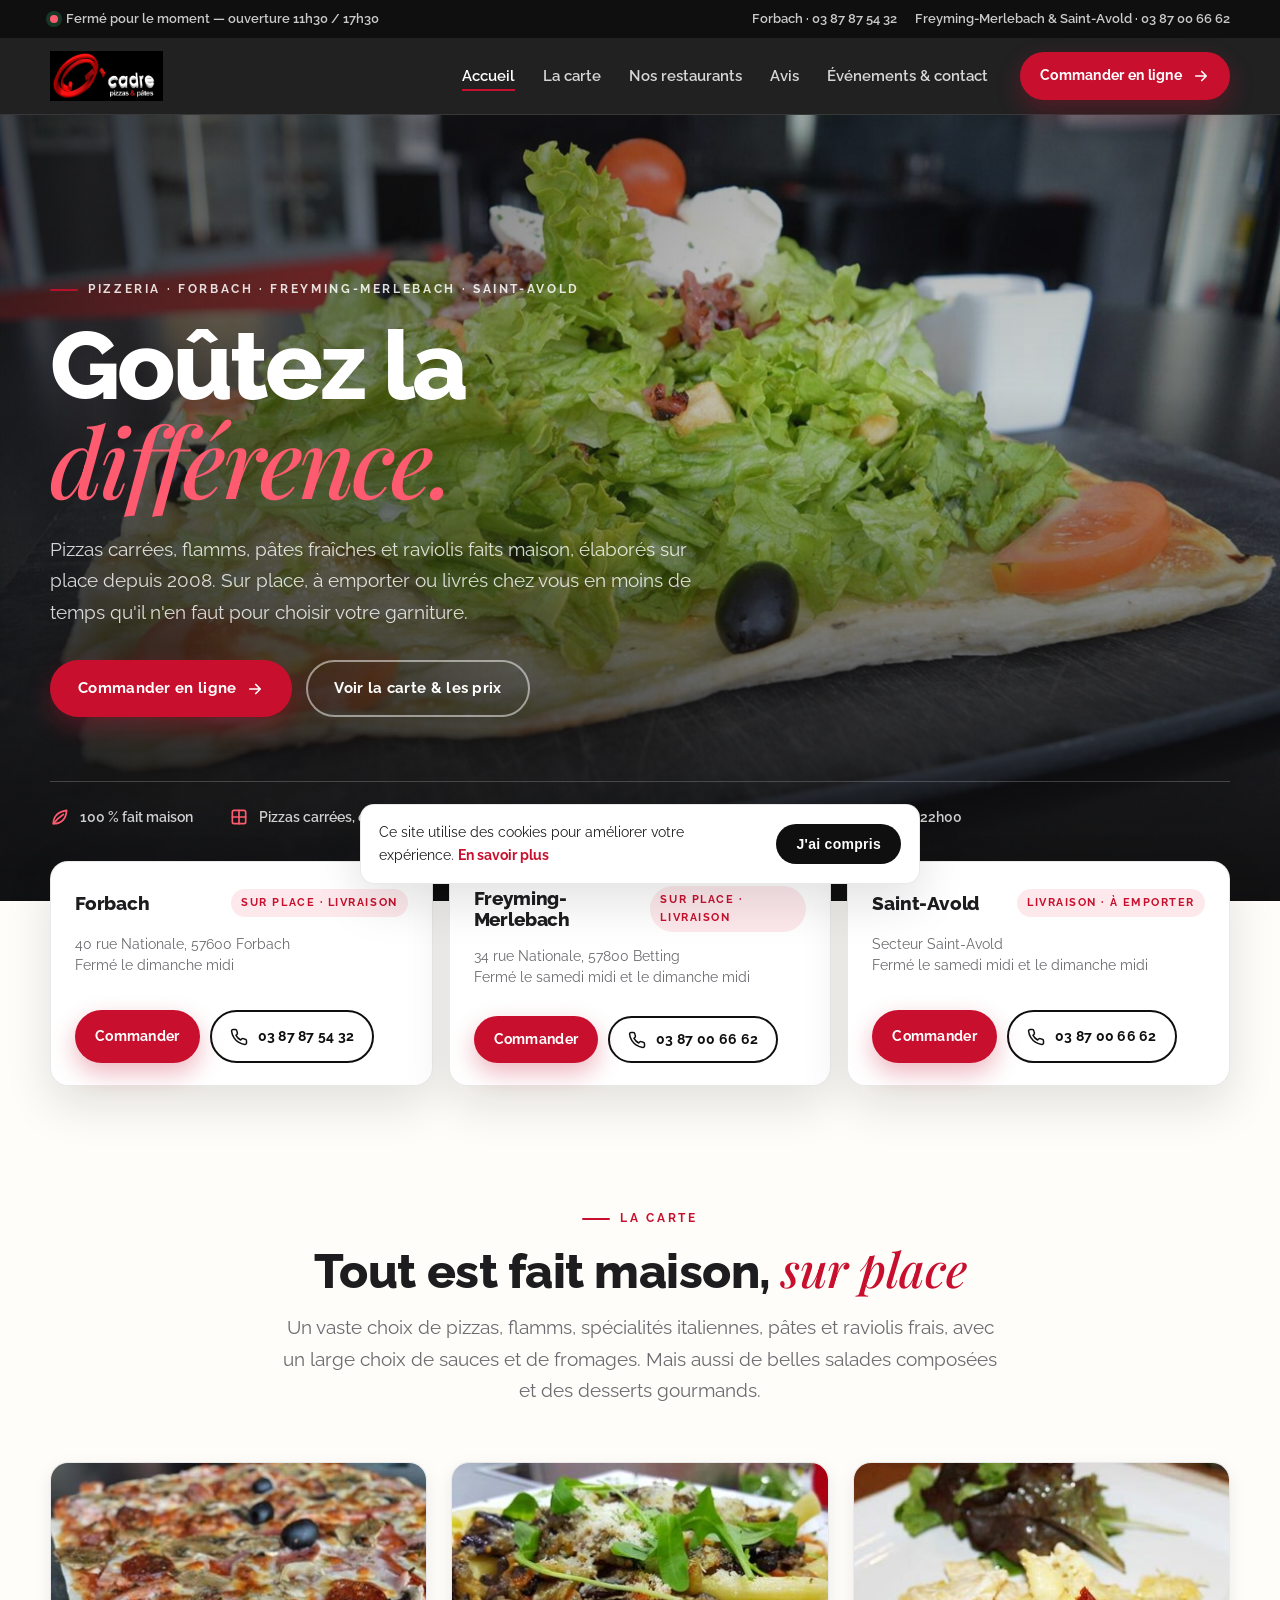
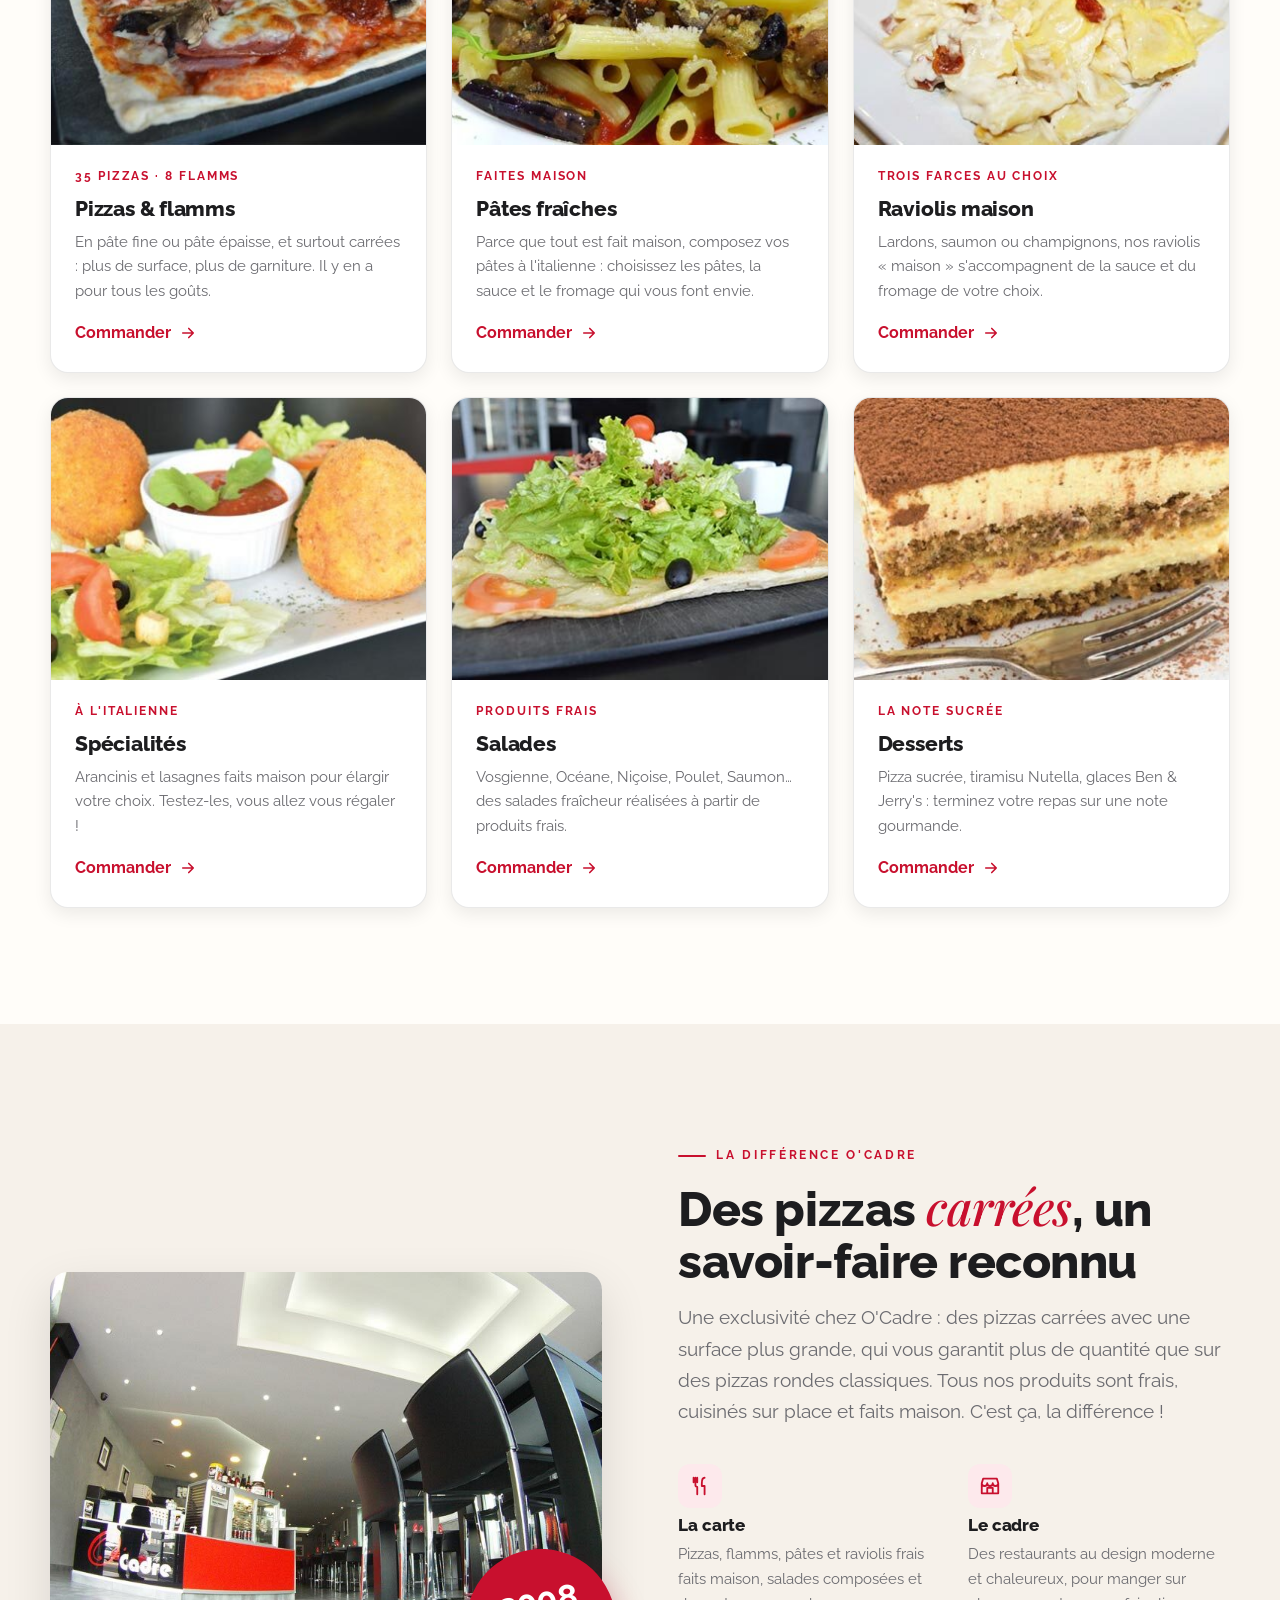
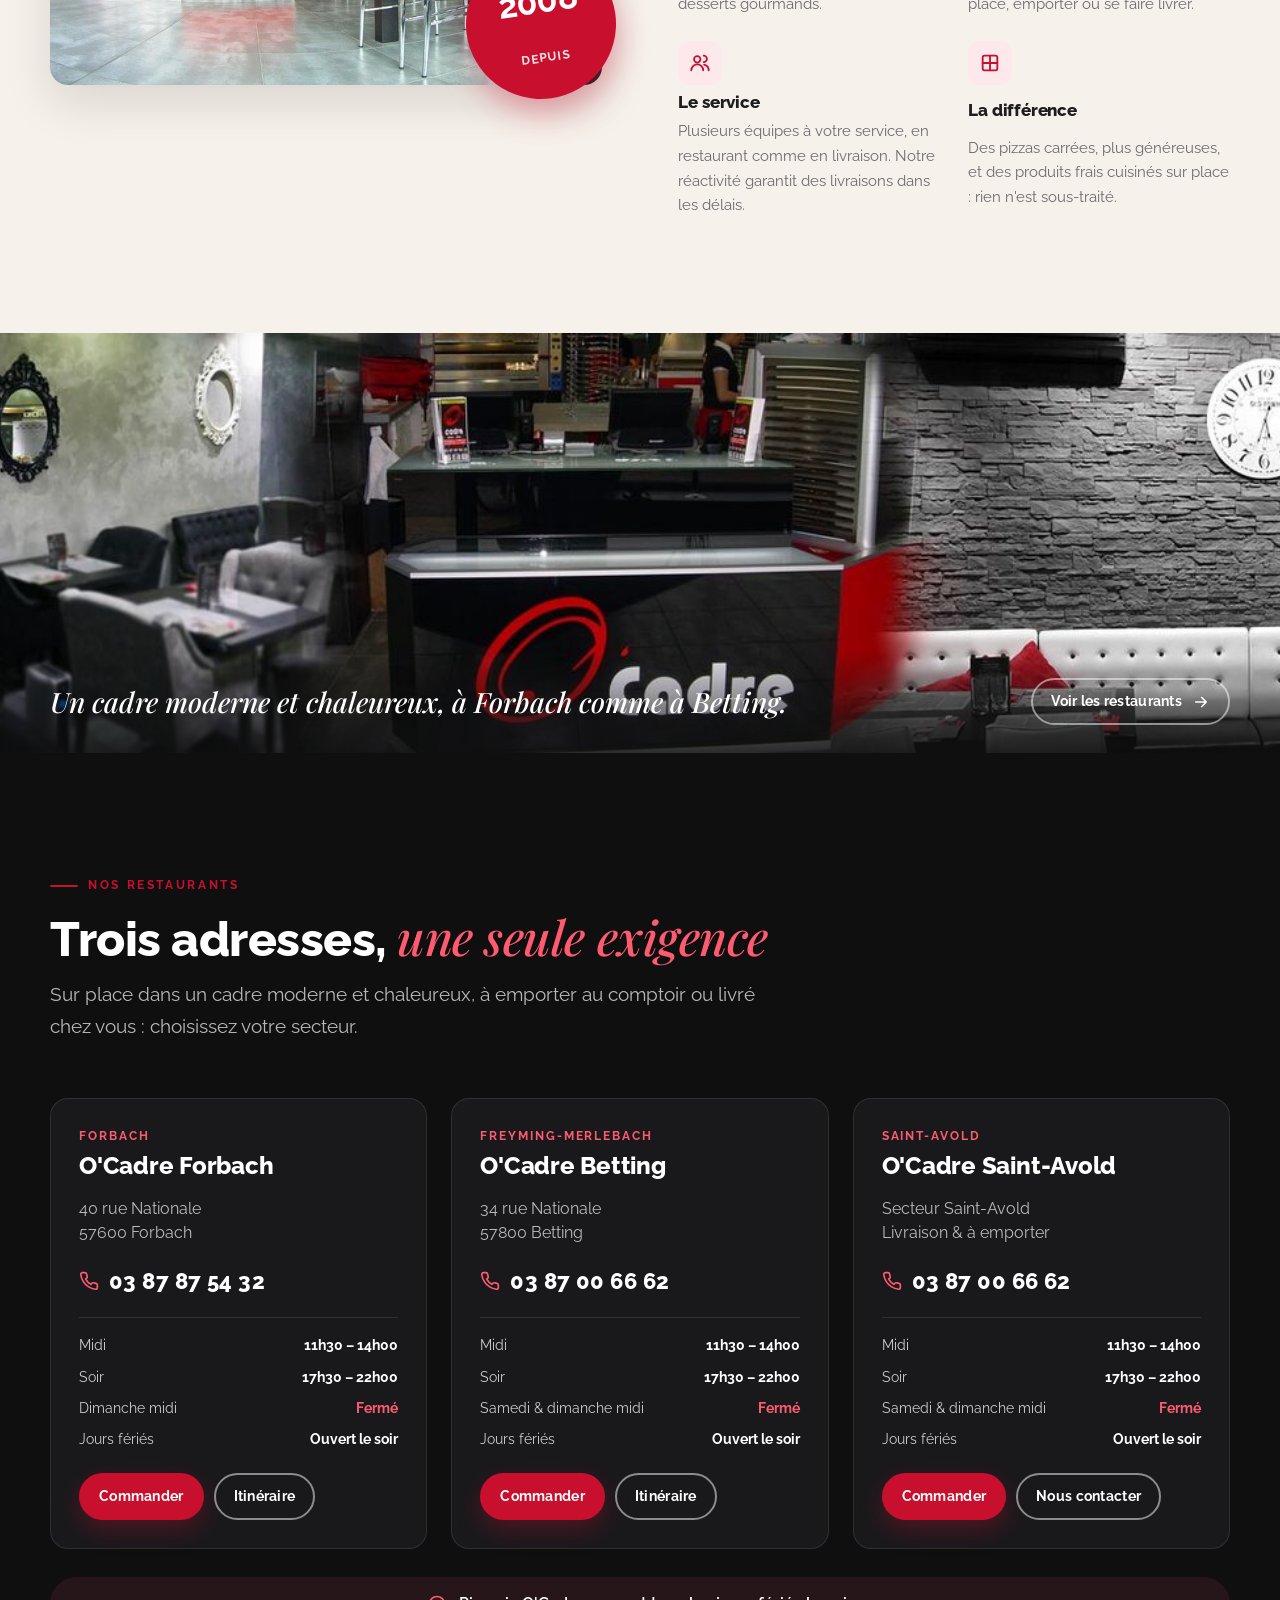
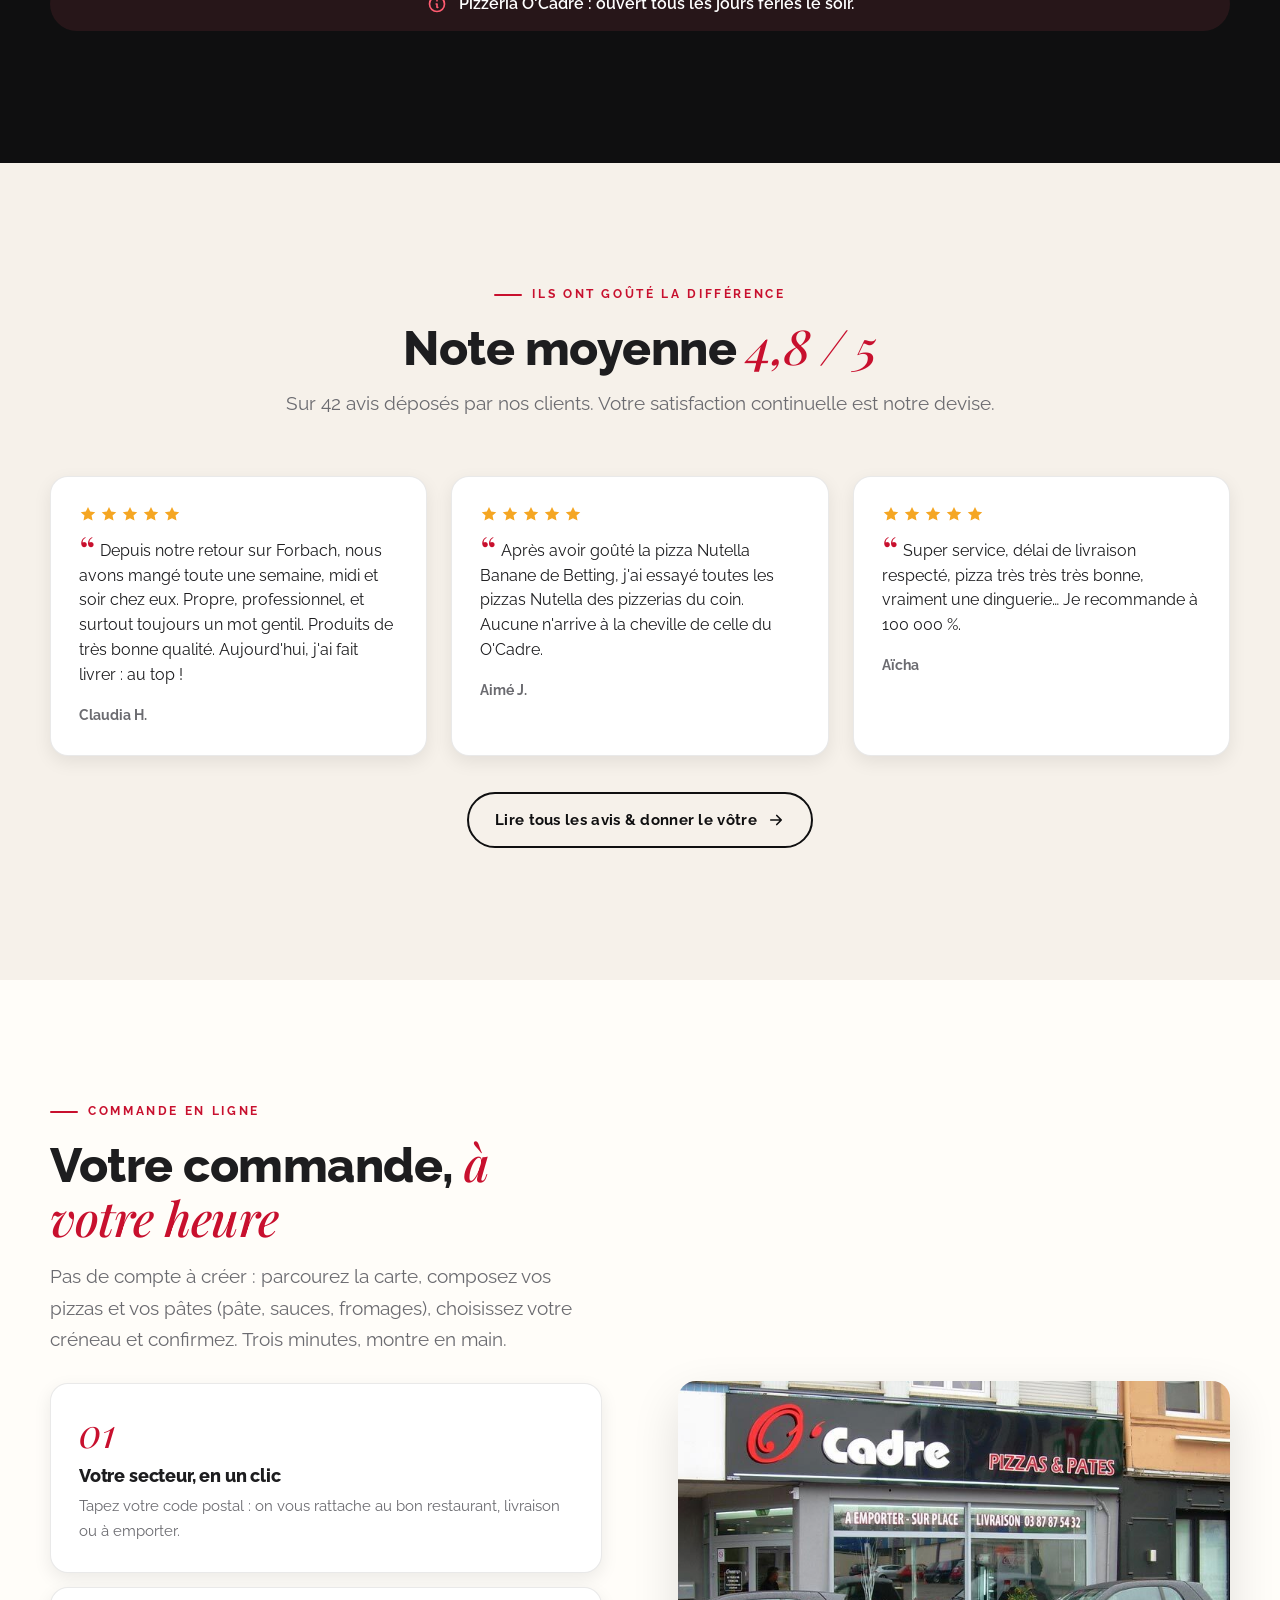
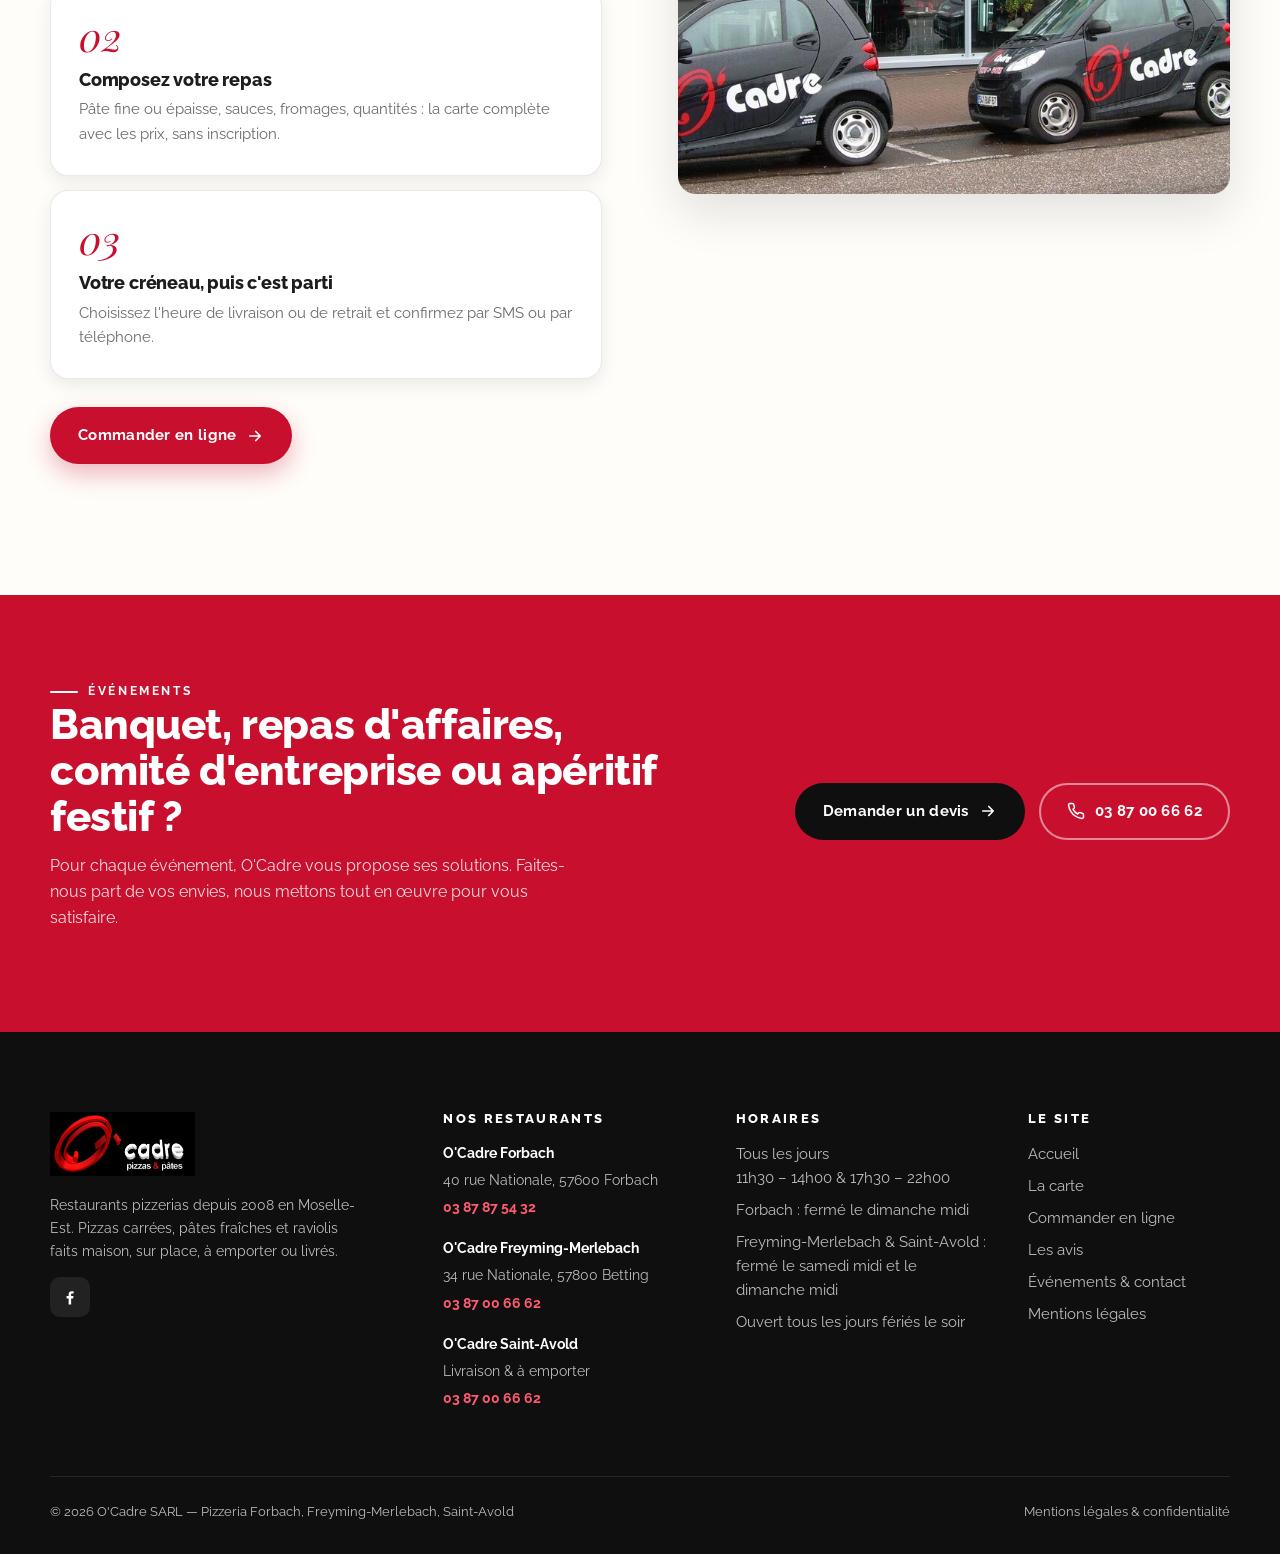
==== commit 382123e0: "Commande en ligne sans inscription : carte, panier, créneaux, confirmation - commander.html + assets" ====
--- a/index.html
+++ b/index.html
@@ -19,7 +19,7 @@
   <link href="https://fonts.googleapis.com/css2?family=Playfair+Display:ital,wght@0,500;1,500&family=Raleway:wght@400;500;600;700;800;900&display=swap" rel="stylesheet">
   <link rel="stylesheet" href="assets/css/style.css">
 </head>
-<body>
+<body class="">
 <a class="skip-link" href="#main">Aller au contenu</a>
 <div class="topbar">
   <div class="wrap">
@@ -46,7 +46,7 @@
         <li><a href="avis.html">Avis</a></li>
         <li><a href="contact.html">Événements &amp; contact</a></li>
       </ul>
-      <a class="btn btn--primary btn--sm" href="carte.html#commander">Commander en ligne <svg viewBox="0 0 24 24" fill="none" stroke="currentColor" stroke-width="2.2" stroke-linecap="round" stroke-linejoin="round" aria-hidden="true"><path d="M5 12h14M13 6l6 6-6 6"/></svg></a>
+      <a class="btn btn--primary btn--sm" href="commander.html">Commander en ligne <svg viewBox="0 0 24 24" fill="none" stroke="currentColor" stroke-width="2.2" stroke-linecap="round" stroke-linejoin="round" aria-hidden="true"><path d="M5 12h14M13 6l6 6-6 6"/></svg></a>
     </nav>
   </div>
 </header>
@@ -59,8 +59,8 @@
     <h1 class="hero__title">Goûtez la <em>différence.</em></h1>
     <p class="hero__lead">Pizzas carrées, flamms, pâtes fraîches et raviolis faits maison, élaborés sur place depuis 2008. Sur place, à emporter ou livrés chez vous en moins de temps qu'il n'en faut pour choisir votre garniture.</p>
     <div class="hero__actions">
-      <a class="btn btn--primary" href="carte.html#commander">Commander en ligne <svg viewBox="0 0 24 24" fill="none" stroke="currentColor" stroke-width="2.2" stroke-linecap="round" stroke-linejoin="round" aria-hidden="true"><path d="M5 12h14M13 6l6 6-6 6"/></svg></a>
-      <a class="btn btn--ghost" href="carte.html">Découvrir la carte</a>
+      <a class="btn btn--primary" href="commander.html">Commander en ligne <svg viewBox="0 0 24 24" fill="none" stroke="currentColor" stroke-width="2.2" stroke-linecap="round" stroke-linejoin="round" aria-hidden="true"><path d="M5 12h14M13 6l6 6-6 6"/></svg></a>
+      <a class="btn btn--ghost" href="commander.html#carte">Voir la carte &amp; les prix</a>
     </div>
     <ul class="hero__meta">
       <li><svg viewBox="0 0 24 24" fill="none" stroke="currentColor" stroke-width="2" stroke-linecap="round" stroke-linejoin="round" aria-hidden="true"><path d="M4 20c0-8 4-14 16-16-1 12-7 16-16 16z"/><path d="M4 20c4-5 7-8 12-11"/></svg> 100 % fait maison</li>
@@ -79,7 +79,7 @@
         <div class="sector__top"><h3 class="sector__name">Forbach</h3><span class="sector__tag">Sur place · Livraison</span></div>
         <p class="sector__addr">40 rue Nationale, 57600 Forbach<br>Fermé le dimanche midi</p>
         <div class="sector__actions">
-          <a class="btn btn--primary btn--sm" href="https://ocadre.com/pizzeria-forbach-ocadre/" target="_blank" rel="noopener">Commander</a>
+          <a class="btn btn--primary btn--sm" href="commander.html?secteur=forbach">Commander</a>
           <a class="btn btn--outline btn--sm" href="tel:+33387875432"><svg viewBox="0 0 24 24" fill="none" stroke="currentColor" stroke-width="2" stroke-linecap="round" stroke-linejoin="round" aria-hidden="true"><path d="M22 16.9v3a2 2 0 0 1-2.2 2 19.8 19.8 0 0 1-8.6-3.1 19.5 19.5 0 0 1-6-6A19.8 19.8 0 0 1 2.1 4.2 2 2 0 0 1 4.1 2h3a2 2 0 0 1 2 1.7c.1.9.4 1.8.7 2.7a2 2 0 0 1-.5 2.1L8 9.8a16 16 0 0 0 6.2 6.2l1.3-1.3a2 2 0 0 1 2.1-.5c.9.3 1.8.6 2.7.7a2 2 0 0 1 1.7 2z"/></svg> 03 87 87 54 32</a>
         </div>
       </article>
@@ -87,7 +87,7 @@
         <div class="sector__top"><h3 class="sector__name">Freyming-Merlebach</h3><span class="sector__tag">Sur place · Livraison</span></div>
         <p class="sector__addr">34 rue Nationale, 57800 Betting<br>Fermé le samedi midi et le dimanche midi</p>
         <div class="sector__actions">
-          <a class="btn btn--primary btn--sm" href="https://ocadre.com/pizzeria-merlebach-ocadre/" target="_blank" rel="noopener">Commander</a>
+          <a class="btn btn--primary btn--sm" href="commander.html?secteur=merlebach">Commander</a>
           <a class="btn btn--outline btn--sm" href="tel:+33387006662"><svg viewBox="0 0 24 24" fill="none" stroke="currentColor" stroke-width="2" stroke-linecap="round" stroke-linejoin="round" aria-hidden="true"><path d="M22 16.9v3a2 2 0 0 1-2.2 2 19.8 19.8 0 0 1-8.6-3.1 19.5 19.5 0 0 1-6-6A19.8 19.8 0 0 1 2.1 4.2 2 2 0 0 1 4.1 2h3a2 2 0 0 1 2 1.7c.1.9.4 1.8.7 2.7a2 2 0 0 1-.5 2.1L8 9.8a16 16 0 0 0 6.2 6.2l1.3-1.3a2 2 0 0 1 2.1-.5c.9.3 1.8.6 2.7.7a2 2 0 0 1 1.7 2z"/></svg> 03 87 00 66 62</a>
         </div>
       </article>
@@ -95,7 +95,7 @@
         <div class="sector__top"><h3 class="sector__name">Saint-Avold</h3><span class="sector__tag">Livraison · À emporter</span></div>
         <p class="sector__addr">Secteur Saint-Avold<br>Fermé le samedi midi et le dimanche midi</p>
         <div class="sector__actions">
-          <a class="btn btn--primary btn--sm" href="https://ocadre.com/pizzeria-saint-avold-ocadre/" target="_blank" rel="noopener">Commander</a>
+          <a class="btn btn--primary btn--sm" href="commander.html?secteur=saint-avold">Commander</a>
           <a class="btn btn--outline btn--sm" href="tel:+33387006662"><svg viewBox="0 0 24 24" fill="none" stroke="currentColor" stroke-width="2" stroke-linecap="round" stroke-linejoin="round" aria-hidden="true"><path d="M22 16.9v3a2 2 0 0 1-2.2 2 19.8 19.8 0 0 1-8.6-3.1 19.5 19.5 0 0 1-6-6A19.8 19.8 0 0 1 2.1 4.2 2 2 0 0 1 4.1 2h3a2 2 0 0 1 2 1.7c.1.9.4 1.8.7 2.7a2 2 0 0 1-.5 2.1L8 9.8a16 16 0 0 0 6.2 6.2l1.3-1.3a2 2 0 0 1 2.1-.5c.9.3 1.8.6 2.7.7a2 2 0 0 1 1.7 2z"/></svg> 03 87 00 66 62</a>
         </div>
       </article>
@@ -117,7 +117,7 @@
           <span class="card__kicker">35 pizzas · 8 flamms</span>
           <h3 class="card__title">Pizzas &amp; flamms</h3>
           <p class="card__text">En pâte fine ou pâte épaisse, et surtout carrées : plus de surface, plus de garniture. Il y en a pour tous les goûts.</p>
-          <a class="link-arrow card__link" href="carte.html#pizzas">Voir la carte <svg viewBox="0 0 24 24" fill="none" stroke="currentColor" stroke-width="2.2" stroke-linecap="round" stroke-linejoin="round" aria-hidden="true"><path d="M5 12h14M13 6l6 6-6 6"/></svg></a>
+          <a class="link-arrow card__link" href="commander.html#cat-pizzas">Commander <svg viewBox="0 0 24 24" fill="none" stroke="currentColor" stroke-width="2.2" stroke-linecap="round" stroke-linejoin="round" aria-hidden="true"><path d="M5 12h14M13 6l6 6-6 6"/></svg></a>
         </div>
       </article>
       <article class="card reveal">
@@ -126,7 +126,7 @@
           <span class="card__kicker">Faites maison</span>
           <h3 class="card__title">Pâtes fraîches</h3>
           <p class="card__text">Parce que tout est fait maison, composez vos pâtes à l'italienne : choisissez les pâtes, la sauce et le fromage qui vous font envie.</p>
-          <a class="link-arrow card__link" href="carte.html#pates">Voir la carte <svg viewBox="0 0 24 24" fill="none" stroke="currentColor" stroke-width="2.2" stroke-linecap="round" stroke-linejoin="round" aria-hidden="true"><path d="M5 12h14M13 6l6 6-6 6"/></svg></a>
+          <a class="link-arrow card__link" href="commander.html#cat-pates">Commander <svg viewBox="0 0 24 24" fill="none" stroke="currentColor" stroke-width="2.2" stroke-linecap="round" stroke-linejoin="round" aria-hidden="true"><path d="M5 12h14M13 6l6 6-6 6"/></svg></a>
         </div>
       </article>
       <article class="card reveal">
@@ -135,7 +135,7 @@
           <span class="card__kicker">Trois farces au choix</span>
           <h3 class="card__title">Raviolis maison</h3>
           <p class="card__text">Lardons, saumon ou champignons, nos raviolis « maison » s'accompagnent de la sauce et du fromage de votre choix.</p>
-          <a class="link-arrow card__link" href="carte.html#raviolis">Voir la carte <svg viewBox="0 0 24 24" fill="none" stroke="currentColor" stroke-width="2.2" stroke-linecap="round" stroke-linejoin="round" aria-hidden="true"><path d="M5 12h14M13 6l6 6-6 6"/></svg></a>
+          <a class="link-arrow card__link" href="commander.html#cat-raviolis">Commander <svg viewBox="0 0 24 24" fill="none" stroke="currentColor" stroke-width="2.2" stroke-linecap="round" stroke-linejoin="round" aria-hidden="true"><path d="M5 12h14M13 6l6 6-6 6"/></svg></a>
         </div>
       </article>
       <article class="card reveal">
@@ -144,7 +144,7 @@
           <span class="card__kicker">À l'italienne</span>
           <h3 class="card__title">Spécialités</h3>
           <p class="card__text">Arancinis et lasagnes faits maison pour élargir votre choix. Testez-les, vous allez vous régaler !</p>
-          <a class="link-arrow card__link" href="carte.html#specialites">Voir la carte <svg viewBox="0 0 24 24" fill="none" stroke="currentColor" stroke-width="2.2" stroke-linecap="round" stroke-linejoin="round" aria-hidden="true"><path d="M5 12h14M13 6l6 6-6 6"/></svg></a>
+          <a class="link-arrow card__link" href="commander.html#cat-specialites">Commander <svg viewBox="0 0 24 24" fill="none" stroke="currentColor" stroke-width="2.2" stroke-linecap="round" stroke-linejoin="round" aria-hidden="true"><path d="M5 12h14M13 6l6 6-6 6"/></svg></a>
         </div>
       </article>
       <article class="card reveal">
@@ -153,7 +153,7 @@
           <span class="card__kicker">Produits frais</span>
           <h3 class="card__title">Salades</h3>
           <p class="card__text">Vosgienne, Océane, Niçoise, Poulet, Saumon… des salades fraîcheur réalisées à partir de produits frais.</p>
-          <a class="link-arrow card__link" href="carte.html#salades">Voir la carte <svg viewBox="0 0 24 24" fill="none" stroke="currentColor" stroke-width="2.2" stroke-linecap="round" stroke-linejoin="round" aria-hidden="true"><path d="M5 12h14M13 6l6 6-6 6"/></svg></a>
+          <a class="link-arrow card__link" href="commander.html#cat-salades">Commander <svg viewBox="0 0 24 24" fill="none" stroke="currentColor" stroke-width="2.2" stroke-linecap="round" stroke-linejoin="round" aria-hidden="true"><path d="M5 12h14M13 6l6 6-6 6"/></svg></a>
         </div>
       </article>
       <article class="card reveal">
@@ -162,7 +162,7 @@
           <span class="card__kicker">La note sucrée</span>
           <h3 class="card__title">Desserts</h3>
           <p class="card__text">Pizza sucrée, tiramisu Nutella, glaces Ben &amp; Jerry's : terminez votre repas sur une note gourmande.</p>
-          <a class="link-arrow card__link" href="carte.html#desserts">Voir la carte <svg viewBox="0 0 24 24" fill="none" stroke="currentColor" stroke-width="2.2" stroke-linecap="round" stroke-linejoin="round" aria-hidden="true"><path d="M5 12h14M13 6l6 6-6 6"/></svg></a>
+          <a class="link-arrow card__link" href="commander.html#cat-desserts">Commander <svg viewBox="0 0 24 24" fill="none" stroke="currentColor" stroke-width="2.2" stroke-linecap="round" stroke-linejoin="round" aria-hidden="true"><path d="M5 12h14M13 6l6 6-6 6"/></svg></a>
         </div>
       </article>
     </div>
@@ -239,7 +239,7 @@
   <li><span>Jours fériés</span><span>Ouvert le soir</span></li>
 </ul>
         <div class="resto__actions">
-          <a class="btn btn--primary btn--sm" href="https://ocadre.com/pizzeria-forbach-ocadre/" target="_blank" rel="noopener">Commander</a>
+          <a class="btn btn--primary btn--sm" href="commander.html?secteur=forbach">Commander</a>
           <a class="btn btn--ghost btn--sm" href="https://www.google.com/maps/search/?api=1&query=40+rue+Nationale+57600+Forbach" target="_blank" rel="noopener">Itinéraire</a>
         </div>
       </article>
@@ -257,7 +257,7 @@
   <li><span>Jours fériés</span><span>Ouvert le soir</span></li>
 </ul>
         <div class="resto__actions">
-          <a class="btn btn--primary btn--sm" href="https://ocadre.com/pizzeria-merlebach-ocadre/" target="_blank" rel="noopener">Commander</a>
+          <a class="btn btn--primary btn--sm" href="commander.html?secteur=merlebach">Commander</a>
           <a class="btn btn--ghost btn--sm" href="https://www.google.com/maps/search/?api=1&query=34+rue+Nationale+57800+Betting" target="_blank" rel="noopener">Itinéraire</a>
         </div>
       </article>
@@ -275,7 +275,7 @@
   <li><span>Jours fériés</span><span>Ouvert le soir</span></li>
 </ul>
         <div class="resto__actions">
-          <a class="btn btn--primary btn--sm" href="https://ocadre.com/pizzeria-saint-avold-ocadre/" target="_blank" rel="noopener">Commander</a>
+          <a class="btn btn--primary btn--sm" href="commander.html?secteur=saint-avold">Commander</a>
           <a class="btn btn--ghost btn--sm" href="contact.html">Nous contacter</a>
         </div>
       </article>
@@ -319,13 +319,13 @@
       <div class="reveal">
         <span class="eyebrow">Commande en ligne</span>
         <h2 class="title">Votre commande, <em>à votre heure</em></h2>
-        <p class="lead">Accédez directement à la carte de chacun de nos restaurants, créez votre espace client en deux minutes et composez vos pizzas et vos pâtes : ingrédients, sauces, fromages. Choisissez ensuite le créneau auquel vous souhaitez être livré.</p>
+        <p class="lead">Pas de compte à créer : parcourez la carte, composez vos pizzas et vos pâtes (pâte, sauces, fromages), choisissez votre créneau et confirmez. Trois minutes, montre en main.</p>
         <div class="steps" style="grid-template-columns:1fr;gap:14px;margin-top:28px">
-          <div class="step"><h3>Choisissez votre secteur</h3><p>Forbach, Freyming-Merlebach ou Saint-Avold : chaque restaurant a sa carte en ligne.</p></div>
-          <div class="step"><h3>Composez votre repas</h3><p>Pâte fine ou épaisse, sauces, fromages et garnitures : tout se personnalise.</p></div>
-          <div class="step"><h3>Choisissez votre créneau</h3><p>Un planning en ligne vous permet de choisir l'horaire de livraison ou de retrait.</p></div>
-        </div>
-        <p style="margin-top:28px"><a class="btn btn--primary" href="carte.html#commander">Commander en ligne <svg viewBox="0 0 24 24" fill="none" stroke="currentColor" stroke-width="2.2" stroke-linecap="round" stroke-linejoin="round" aria-hidden="true"><path d="M5 12h14M13 6l6 6-6 6"/></svg></a></p>
+          <div class="step"><h3>Votre secteur, en un clic</h3><p>Tapez votre code postal : on vous rattache au bon restaurant, livraison ou à emporter.</p></div>
+          <div class="step"><h3>Composez votre repas</h3><p>Pâte fine ou épaisse, sauces, fromages, quantités : la carte complète avec les prix, sans inscription.</p></div>
+          <div class="step"><h3>Votre créneau, puis c'est parti</h3><p>Choisissez l'heure de livraison ou de retrait et confirmez par SMS ou par téléphone.</p></div>
+        </div>
+        <p style="margin-top:28px"><a class="btn btn--primary" href="commander.html">Commander en ligne <svg viewBox="0 0 24 24" fill="none" stroke="currentColor" stroke-width="2.2" stroke-linecap="round" stroke-linejoin="round" aria-hidden="true"><path d="M5 12h14M13 6l6 6-6 6"/></svg></a></p>
       </div>
       <div class="split__media reveal">
         <img src="assets/img/storefront.jpg" alt="La façade du restaurant O'Cadre et ses voitures de livraison" loading="lazy" width="800" height="552">
@@ -391,7 +391,7 @@
         <ul>
           <li><a href="index.html">Accueil</a></li>
           <li><a href="carte.html">La carte</a></li>
-          <li><a href="carte.html#commander">Commander en ligne</a></li>
+          <li><a href="commander.html">Commander en ligne</a></li>
           <li><a href="avis.html">Les avis</a></li>
           <li><a href="contact.html">Événements &amp; contact</a></li>
           <li><a href="mentions-legales.html">Mentions légales</a></li>
@@ -404,6 +404,10 @@
     </div>
   </div>
 </footer>
+<div class="mobile-bar">
+  <a class="btn btn--primary" href="commander.html">Commander en ligne <svg viewBox="0 0 24 24" fill="none" stroke="currentColor" stroke-width="2.2" stroke-linecap="round" stroke-linejoin="round" aria-hidden="true"><path d="M5 12h14M13 6l6 6-6 6"/></svg></a>
+  <a class="btn btn--ghost" href="tel:+33387006662" aria-label="Appeler O'Cadre"><svg viewBox="0 0 24 24" fill="none" stroke="currentColor" stroke-width="2" stroke-linecap="round" stroke-linejoin="round" aria-hidden="true"><path d="M22 16.9v3a2 2 0 0 1-2.2 2 19.8 19.8 0 0 1-8.6-3.1 19.5 19.5 0 0 1-6-6A19.8 19.8 0 0 1 2.1 4.2 2 2 0 0 1 4.1 2h3a2 2 0 0 1 2 1.7c.1.9.4 1.8.7 2.7a2 2 0 0 1-.5 2.1L8 9.8a16 16 0 0 0 6.2 6.2l1.3-1.3a2 2 0 0 1 2.1-.5c.9.3 1.8.6 2.7.7a2 2 0 0 1 1.7 2z"/></svg></a>
+</div>
 <div class="cookie" role="dialog" aria-label="Information sur les cookies">
   <p>Ce site utilise des cookies pour améliorer votre expérience. <a href="mentions-legales.html#confidentialite">En savoir plus</a></p>
   <button class="btn btn--dark btn--sm" type="button">J'ai compris</button>
--- a/assets/css/style.css
+++ b/assets/css/style.css
@@ -1825,3 +1825,1142 @@
     align-items: stretch;
   }
 }
+
+/* ==========================================================================
+   Commande en ligne (commander.html)
+   ========================================================================== */
+
+.order-hero {
+  background: var(--ink);
+  color: #fff;
+  padding: clamp(28px, 4vw, 44px) 0 0;
+}
+
+.order-hero .wrap {
+  display: grid;
+  gap: 18px;
+}
+
+.order-hero h1 {
+  font-size: clamp(28px, 4vw, 40px);
+}
+
+.order-hero h1 em {
+  font-family: var(--font-display);
+  font-style: italic;
+  font-weight: 500;
+  color: #ff5b70;
+}
+
+.stepper {
+  display: flex;
+  gap: 0;
+  counter-reset: st;
+  border-top: 1px solid var(--line-dark);
+  overflow-x: auto;
+  scrollbar-width: none;
+}
+
+.stepper::-webkit-scrollbar {
+  display: none;
+}
+
+.stepper li {
+  flex: 1 0 auto;
+  display: flex;
+  align-items: center;
+  gap: 10px;
+  padding: 14px 18px 14px 0;
+  font-size: 13px;
+  font-weight: 700;
+  color: rgba(255, 255, 255, 0.5);
+  white-space: nowrap;
+  border-bottom: 3px solid transparent;
+}
+
+.stepper li::before {
+  counter-increment: st;
+  content: counter(st);
+  width: 26px;
+  height: 26px;
+  border-radius: 50%;
+  display: grid;
+  place-items: center;
+  background: rgba(255, 255, 255, 0.1);
+  font-size: 12px;
+}
+
+.stepper li.is-current {
+  color: #fff;
+  border-bottom-color: var(--red);
+}
+
+.stepper li.is-current::before {
+  background: var(--red);
+}
+
+.stepper li.is-done {
+  color: rgba(255, 255, 255, 0.8);
+}
+
+.stepper li.is-done::before {
+  content: "✓";
+  background: #3ddc84;
+  color: var(--ink);
+}
+
+.tarifs-notice {
+  background: #fff4d6;
+  color: #7a4b00;
+  font-size: 13px;
+  font-weight: 600;
+  text-align: center;
+  padding: 8px var(--gutter);
+}
+
+.order-layout {
+  display: grid;
+  grid-template-columns: minmax(0, 1fr) 360px;
+  gap: clamp(24px, 4vw, 48px);
+  align-items: start;
+  padding: clamp(28px, 4vw, 48px) 0 120px;
+}
+
+.order-main {
+  min-width: 0;
+}
+
+.etape {
+  background: #fff;
+  border: 1px solid var(--line);
+  border-radius: var(--radius);
+  padding: clamp(20px, 3vw, 32px);
+  box-shadow: var(--shadow-sm);
+  margin-bottom: 32px;
+  scroll-margin-top: 90px;
+}
+
+.etape__head {
+  display: flex;
+  align-items: baseline;
+  justify-content: space-between;
+  gap: 16px;
+  flex-wrap: wrap;
+  margin-bottom: 18px;
+}
+
+.etape__head h2 {
+  font-size: 22px;
+}
+
+.etape__head p {
+  margin: 0;
+  color: var(--muted);
+  font-size: 14px;
+}
+
+.mode-toggle {
+  display: inline-flex;
+  padding: 4px;
+  border-radius: 999px;
+  background: var(--cream);
+  gap: 4px;
+  margin-bottom: 18px;
+}
+
+.mode-pick {
+  border: 0;
+  background: transparent;
+  font: inherit;
+  font-weight: 700;
+  font-size: 14px;
+  padding: 10px 20px;
+  border-radius: 999px;
+  cursor: pointer;
+  color: var(--muted);
+  display: inline-flex;
+  align-items: center;
+  gap: 8px;
+}
+
+.mode-pick svg {
+  width: 18px;
+  height: 18px;
+}
+
+.mode-pick.is-active {
+  background: var(--ink);
+  color: #fff;
+}
+
+.cp-row {
+  display: grid;
+  gap: 6px;
+  margin-bottom: 18px;
+}
+
+.cp-row input {
+  font: inherit;
+  padding: 13px 16px;
+  border-radius: var(--radius-sm);
+  border: 1.5px solid rgba(15, 15, 16, 0.14);
+  max-width: 420px;
+}
+
+.cp-row input:focus {
+  outline: none;
+  border-color: var(--red);
+  box-shadow: 0 0 0 4px rgba(200, 16, 46, 0.14);
+}
+
+.cp-msg {
+  font-size: 14px;
+  font-weight: 600;
+  min-height: 1.4em;
+}
+
+.cp-msg.is-ok {
+  color: #15703b;
+}
+
+.cp-msg.is-err {
+  color: var(--red-dark);
+}
+
+.sector-grid {
+  display: grid;
+  grid-template-columns: repeat(3, 1fr);
+  gap: 12px;
+}
+
+.sector-pick {
+  position: relative;
+  text-align: left;
+  font: inherit;
+  cursor: pointer;
+  background: var(--paper);
+  border: 2px solid var(--line);
+  border-radius: var(--radius-sm);
+  padding: 14px 40px 14px 16px;
+  display: grid;
+  gap: 2px;
+  transition: border-color 0.2s ease, background 0.2s ease;
+}
+
+.sector-pick:hover {
+  border-color: rgba(15, 15, 16, 0.3);
+}
+
+.sector-pick.is-active {
+  border-color: var(--red);
+  background: var(--red-soft);
+}
+
+.sector-pick__name {
+  font-weight: 800;
+  font-size: 16px;
+}
+
+.sector-pick__sub {
+  font-size: 13px;
+  color: var(--muted);
+}
+
+.sector-pick__check {
+  position: absolute;
+  right: 12px;
+  top: 12px;
+  width: 22px;
+  height: 22px;
+  border-radius: 50%;
+  display: grid;
+  place-items: center;
+  font-size: 12px;
+  background: var(--red);
+  color: #fff;
+  opacity: 0;
+  transition: opacity 0.2s ease;
+}
+
+.sector-pick.is-active .sector-pick__check {
+  opacity: 1;
+}
+
+.secteur-info {
+  margin-top: 18px;
+  padding: 16px 18px;
+  border-radius: var(--radius-sm);
+  background: var(--cream);
+  font-size: 14px;
+}
+
+.secteur-info p {
+  margin: 4px 0 0;
+  color: var(--muted);
+}
+
+.secteur-info a {
+  color: var(--red);
+  font-weight: 700;
+}
+
+.secteur-info__head {
+  display: flex;
+  align-items: center;
+  justify-content: space-between;
+  gap: 12px;
+  flex-wrap: wrap;
+}
+
+.pill {
+  font-size: 11px;
+  font-weight: 700;
+  letter-spacing: 0.1em;
+  text-transform: uppercase;
+  padding: 4px 10px;
+  border-radius: 999px;
+}
+
+.pill--ok {
+  background: #e8f8ee;
+  color: #15703b;
+}
+
+.pill--off {
+  background: var(--red-soft);
+  color: var(--red-dark);
+}
+
+.etape__foot {
+  margin-top: 20px;
+  display: flex;
+  justify-content: flex-end;
+}
+
+/* --- carte --- */
+
+.carte-tools {
+  position: sticky;
+  top: var(--header-h);
+  z-index: 15;
+  background: rgba(255, 253, 249, 0.94);
+  backdrop-filter: blur(10px);
+  -webkit-backdrop-filter: blur(10px);
+  border-bottom: 1px solid var(--line);
+  margin: 0 calc(-1 * var(--gutter));
+  padding: 10px var(--gutter);
+  display: grid;
+  gap: 8px;
+}
+
+.carte-tools input {
+  font: inherit;
+  padding: 10px 14px 10px 38px;
+  border-radius: 999px;
+  border: 1.5px solid rgba(15, 15, 16, 0.14);
+  width: 100%;
+  max-width: 420px;
+  background: #fff url("data:image/svg+xml;charset=utf-8,%3Csvg xmlns='http://www.w3.org/2000/svg' viewBox='0 0 24 24' fill='none' stroke='%236b6b70' stroke-width='2'%3E%3Ccircle cx='11' cy='11' r='7'/%3E%3Cpath d='m20 20-4-4'/%3E%3C/svg%3E") 12px center / 18px no-repeat;
+}
+
+.carte-tools input:focus {
+  outline: none;
+  border-color: var(--red);
+}
+
+.carte-nav {
+  display: flex;
+  gap: 6px;
+  overflow-x: auto;
+  scrollbar-width: none;
+}
+
+.carte-nav::-webkit-scrollbar {
+  display: none;
+}
+
+.carte-nav a {
+  flex: none;
+  padding: 7px 14px;
+  border-radius: 999px;
+  font-size: 13px;
+  font-weight: 700;
+  color: var(--muted);
+}
+
+.carte-nav a:hover,
+.carte-nav a.is-active {
+  background: var(--ink);
+  color: #fff;
+}
+
+.cat {
+  padding: 28px 0 8px;
+  scroll-margin-top: 150px;
+}
+
+.cat__head {
+  display: flex;
+  align-items: baseline;
+  gap: 14px;
+  flex-wrap: wrap;
+  margin-bottom: 14px;
+}
+
+.cat__head h2 {
+  font-size: 24px;
+}
+
+.cat__head p {
+  margin: 0;
+  color: var(--muted);
+  font-size: 14px;
+}
+
+.items {
+  display: grid;
+  grid-template-columns: repeat(2, 1fr);
+  gap: 12px;
+}
+
+.item {
+  background: #fff;
+  border: 1px solid var(--line);
+  border-radius: var(--radius-sm);
+  padding: 16px;
+  transition: box-shadow 0.2s ease, transform 0.2s ease;
+}
+
+.item:hover {
+  box-shadow: var(--shadow-sm);
+  transform: translateY(-2px);
+}
+
+.item__top {
+  display: flex;
+  justify-content: space-between;
+  gap: 12px;
+  align-items: baseline;
+}
+
+.item__name {
+  font-size: 16px;
+}
+
+.item__price {
+  font-weight: 800;
+  white-space: nowrap;
+}
+
+.item__desc {
+  color: var(--muted);
+  font-size: 13.5px;
+  margin: 6px 0 12px;
+  line-height: 1.5;
+}
+
+.item__foot {
+  display: flex;
+  align-items: center;
+  gap: 8px;
+  flex-wrap: wrap;
+}
+
+.item__foot .btn {
+  margin-left: auto;
+}
+
+.badge {
+  font-size: 11px;
+  font-weight: 700;
+  letter-spacing: 0.06em;
+  text-transform: uppercase;
+  padding: 4px 8px;
+  border-radius: 6px;
+}
+
+.badge--hot {
+  background: var(--red-soft);
+  color: var(--red-dark);
+}
+
+.badge--veg {
+  background: #e8f8ee;
+  color: #15703b;
+}
+
+.badge--spicy {
+  background: #fff4d6;
+  color: #7a4b00;
+}
+
+/* --- panier --- */
+
+.panier {
+  position: sticky;
+  top: calc(var(--header-h) + 16px);
+  background: #fff;
+  border: 1px solid var(--line);
+  border-radius: var(--radius);
+  box-shadow: var(--shadow);
+  display: flex;
+  flex-direction: column;
+  max-height: calc(100vh - var(--header-h) - 32px);
+}
+
+.panier__head {
+  display: flex;
+  align-items: center;
+  justify-content: space-between;
+  padding: 18px 20px;
+  border-bottom: 1px solid var(--line);
+}
+
+.panier__head h2 {
+  font-size: 18px;
+  display: flex;
+  align-items: center;
+  gap: 8px;
+}
+
+.panier__head h2 span {
+  background: var(--red);
+  color: #fff;
+  font-size: 12px;
+  min-width: 22px;
+  height: 22px;
+  padding: 0 6px;
+  border-radius: 999px;
+  display: grid;
+  place-items: center;
+}
+
+.panier__head small {
+  color: var(--muted);
+  font-size: 12px;
+  font-weight: 600;
+}
+
+#panier-fermer {
+  display: none;
+  background: none;
+  border: 0;
+  font-size: 22px;
+  cursor: pointer;
+  line-height: 1;
+}
+
+.panier__body {
+  padding: 8px 20px;
+  overflow-y: auto;
+  flex: 1;
+}
+
+.panier__vide {
+  color: var(--muted);
+  font-size: 14px;
+  padding: 14px 0;
+}
+
+.ligne {
+  display: grid;
+  grid-template-columns: 1fr auto auto;
+  gap: 10px;
+  align-items: center;
+  padding: 12px 0;
+  border-bottom: 1px solid var(--line);
+  font-size: 14px;
+}
+
+.ligne__info {
+  display: grid;
+  gap: 2px;
+  min-width: 0;
+}
+
+.ligne__opt {
+  color: var(--muted);
+  font-size: 12.5px;
+}
+
+.ligne__qty {
+  display: inline-flex;
+  align-items: center;
+  gap: 6px;
+}
+
+.ligne__qty button {
+  width: 26px;
+  height: 26px;
+  border-radius: 50%;
+  border: 1.5px solid rgba(15, 15, 16, 0.2);
+  background: #fff;
+  cursor: pointer;
+  font-size: 15px;
+  line-height: 1;
+}
+
+.ligne__qty button:hover {
+  border-color: var(--ink);
+}
+
+.ligne__qty span {
+  min-width: 18px;
+  text-align: center;
+  font-weight: 700;
+}
+
+.ligne__prix {
+  font-weight: 700;
+  white-space: nowrap;
+}
+
+.suggestions {
+  padding: 12px 0 4px;
+}
+
+.suggestions p {
+  margin: 0 0 8px;
+  font-size: 13px;
+  font-weight: 700;
+}
+
+.sugg {
+  display: grid;
+  gap: 6px;
+}
+
+.sugg button {
+  display: flex;
+  justify-content: space-between;
+  font: inherit;
+  font-size: 13px;
+  padding: 8px 12px;
+  border-radius: 8px;
+  border: 1px dashed rgba(15, 15, 16, 0.2);
+  background: var(--paper);
+  cursor: pointer;
+}
+
+.sugg button:hover {
+  border-style: solid;
+  border-color: var(--red);
+}
+
+.sugg em {
+  font-style: normal;
+  font-weight: 700;
+  color: var(--red);
+}
+
+.panier__foot {
+  padding: 14px 20px 20px;
+  border-top: 1px solid var(--line);
+  display: grid;
+  gap: 8px;
+}
+
+.panier__foot .row {
+  display: flex;
+  justify-content: space-between;
+  font-size: 14px;
+  color: var(--muted);
+}
+
+.panier__foot .row--total {
+  font-size: 18px;
+  font-weight: 800;
+  color: var(--text);
+}
+
+.panier__minimum {
+  font-size: 13px;
+  font-weight: 600;
+  color: var(--red-dark);
+  background: var(--red-soft);
+  padding: 8px 12px;
+  border-radius: 8px;
+}
+
+.panier__foot .btn {
+  width: 100%;
+  margin-top: 6px;
+}
+
+.panier__foot .btn:disabled {
+  opacity: 0.5;
+  cursor: not-allowed;
+  transform: none;
+}
+
+.cart-bar {
+  display: none;
+}
+
+.toast {
+  position: fixed;
+  left: 50%;
+  bottom: 24px;
+  transform: translate(-50%, 20px);
+  background: var(--ink);
+  color: #fff;
+  padding: 12px 20px;
+  border-radius: 999px;
+  font-weight: 700;
+  font-size: 14px;
+  opacity: 0;
+  pointer-events: none;
+  transition: opacity 0.25s ease, transform 0.25s ease;
+  z-index: 70;
+}
+
+.toast.is-visible {
+  opacity: 1;
+  transform: translate(-50%, 0);
+}
+
+/* --- modale --- */
+
+.modal {
+  position: fixed;
+  inset: 0;
+  z-index: 80;
+  background: rgba(15, 15, 16, 0.55);
+  display: grid;
+  place-items: center;
+  padding: 16px;
+}
+
+.modal[hidden] {
+  display: none;
+}
+
+.modal__box {
+  width: min(520px, 100%);
+  background: #fff;
+  border-radius: var(--radius);
+  padding: 24px;
+  max-height: 90vh;
+  overflow-y: auto;
+  box-shadow: var(--shadow);
+}
+
+.modal__head {
+  display: flex;
+  justify-content: space-between;
+  gap: 12px;
+  align-items: flex-start;
+}
+
+.modal__head h2 {
+  font-size: 22px;
+}
+
+.modal__head p {
+  color: var(--muted);
+  font-size: 14px;
+  margin: 6px 0 0;
+}
+
+#modal-price {
+  font-weight: 800;
+  font-size: 18px;
+  white-space: nowrap;
+}
+
+#modal-close {
+  background: none;
+  border: 0;
+  font-size: 24px;
+  cursor: pointer;
+  line-height: 1;
+}
+
+.opt {
+  border: 0;
+  padding: 0;
+  margin: 18px 0 0;
+}
+
+.opt legend {
+  font-size: 12px;
+  font-weight: 700;
+  letter-spacing: 0.08em;
+  text-transform: uppercase;
+  color: var(--muted);
+  margin-bottom: 8px;
+}
+
+.opt__choices {
+  display: flex;
+  flex-wrap: wrap;
+  gap: 8px;
+}
+
+.opt__choices input {
+  position: absolute;
+  opacity: 0;
+  width: 1px;
+  height: 1px;
+}
+
+.opt__choices label {
+  padding: 8px 14px;
+  border-radius: 999px;
+  border: 1.5px solid rgba(15, 15, 16, 0.16);
+  font-size: 14px;
+  font-weight: 600;
+  cursor: pointer;
+}
+
+.opt__choices input:checked + label {
+  background: var(--ink);
+  color: #fff;
+  border-color: var(--ink);
+}
+
+.opt__choices input:focus-visible + label {
+  outline: 2px solid var(--red);
+  outline-offset: 2px;
+}
+
+.modal__note {
+  margin-top: 18px;
+  display: grid;
+  gap: 6px;
+}
+
+.modal__note label {
+  font-size: 12px;
+  font-weight: 700;
+  letter-spacing: 0.08em;
+  text-transform: uppercase;
+  color: var(--muted);
+}
+
+.modal__note input {
+  font: inherit;
+  padding: 11px 14px;
+  border-radius: var(--radius-sm);
+  border: 1.5px solid rgba(15, 15, 16, 0.14);
+}
+
+.modal__foot {
+  display: flex;
+  align-items: center;
+  justify-content: space-between;
+  gap: 12px;
+  margin-top: 22px;
+  flex-wrap: wrap;
+}
+
+.qty {
+  display: inline-flex;
+  align-items: center;
+  border: 1.5px solid rgba(15, 15, 16, 0.16);
+  border-radius: 999px;
+}
+
+.qty button {
+  width: 40px;
+  height: 40px;
+  border: 0;
+  background: none;
+  font-size: 20px;
+  cursor: pointer;
+}
+
+.qty input {
+  width: 44px;
+  text-align: center;
+  border: 0;
+  font: inherit;
+  font-weight: 800;
+  -moz-appearance: textfield;
+}
+
+.qty input::-webkit-outer-spin-button,
+.qty input::-webkit-inner-spin-button {
+  -webkit-appearance: none;
+}
+
+/* --- coordonnées --- */
+
+.recap {
+  background: var(--cream);
+  border-radius: var(--radius-sm);
+  padding: 16px 18px;
+  margin-bottom: 20px;
+}
+
+.recap p {
+  margin: 0 0 8px;
+  font-weight: 700;
+  font-size: 14px;
+}
+
+.recap ul {
+  display: grid;
+  gap: 4px;
+  font-size: 14px;
+}
+
+.recap li {
+  display: flex;
+  justify-content: space-between;
+  gap: 12px;
+}
+
+.recap li em {
+  color: var(--muted);
+  font-style: normal;
+}
+
+.recap__total {
+  display: flex;
+  justify-content: space-between;
+  font-weight: 800;
+  margin-top: 10px;
+  padding-top: 10px;
+  border-top: 1px solid var(--line);
+}
+
+.radios {
+  display: flex;
+  flex-wrap: wrap;
+  gap: 8px;
+}
+
+.radios input {
+  position: absolute;
+  opacity: 0;
+  width: 1px;
+  height: 1px;
+}
+
+.radios label {
+  padding: 10px 16px;
+  border-radius: 999px;
+  border: 1.5px solid rgba(15, 15, 16, 0.16);
+  font-size: 14px;
+  font-weight: 600;
+  text-transform: none;
+  letter-spacing: 0;
+  cursor: pointer;
+  color: var(--text);
+}
+
+.radios input:checked + label {
+  background: var(--ink);
+  color: #fff;
+  border-color: var(--ink);
+}
+
+.radios input:focus-visible + label {
+  outline: 2px solid var(--red);
+  outline-offset: 2px;
+}
+
+.slot-help {
+  grid-column: 1 / -1;
+  color: var(--muted);
+  font-size: 13px;
+  margin: -6px 0 0;
+}
+
+/* --- confirmation --- */
+
+.confirm {
+  text-align: center;
+  display: grid;
+  gap: 14px;
+  justify-items: center;
+}
+
+.confirm__icon {
+  width: 64px;
+  height: 64px;
+  border-radius: 50%;
+  background: #e8f8ee;
+  color: #15703b;
+  display: grid;
+  place-items: center;
+  font-size: 30px;
+  font-weight: 800;
+}
+
+.confirm h2 {
+  font-size: 26px;
+}
+
+.confirm p {
+  max-width: 52ch;
+  color: var(--muted);
+  margin: 0;
+}
+
+.confirm__num {
+  color: var(--text) !important;
+}
+
+.confirm__actions {
+  display: flex;
+  flex-wrap: wrap;
+  gap: 10px;
+  justify-content: center;
+}
+
+.confirm__recap {
+  width: 100%;
+  text-align: left;
+  background: var(--cream);
+  border-radius: var(--radius-sm);
+  padding: 16px;
+  font: 13px/1.5 ui-monospace, "SF Mono", Menlo, Consolas, monospace;
+  white-space: pre-wrap;
+  margin: 0;
+}
+
+.confirm__alt a {
+  color: var(--red);
+  font-weight: 700;
+}
+
+/* --- barre mobile « Commander » sur tout le site --- */
+
+.mobile-bar {
+  display: none;
+}
+
+@media (max-width: 820px) {
+  .mobile-bar {
+    position: fixed;
+    left: 0;
+    right: 0;
+    bottom: 0;
+    z-index: 45;
+    display: grid;
+    grid-template-columns: 1fr auto;
+    gap: 8px;
+    padding: 10px 12px calc(10px + env(safe-area-inset-bottom));
+    background: rgba(15, 15, 16, 0.94);
+    backdrop-filter: blur(12px);
+    -webkit-backdrop-filter: blur(12px);
+    border-top: 1px solid var(--line-dark);
+  }
+
+  .mobile-bar .btn {
+    width: 100%;
+  }
+
+  body:not(.page-commander) {
+    padding-bottom: 72px;
+  }
+
+  .cookie {
+    bottom: 84px;
+  }
+}
+
+/* --- responsive commande --- */
+
+@media (max-width: 1024px) {
+  .order-layout {
+    grid-template-columns: 1fr;
+  }
+
+  .items {
+    grid-template-columns: 1fr;
+  }
+
+  .panier {
+    position: fixed;
+    inset: auto 0 0 0;
+    max-height: 85vh;
+    border-radius: var(--radius) var(--radius) 0 0;
+    transform: translateY(105%);
+    transition: transform 0.3s ease;
+    z-index: 65;
+  }
+
+  .panier.is-open {
+    transform: none;
+  }
+
+  #panier-fermer {
+    display: block;
+  }
+
+  .drawer-backdrop {
+    position: fixed;
+    inset: 0;
+    background: rgba(15, 15, 16, 0.5);
+    z-index: 60;
+    display: none;
+  }
+
+  body.drawer-open .drawer-backdrop {
+    display: block;
+  }
+
+  .cart-bar {
+    position: fixed;
+    left: 12px;
+    right: 12px;
+    bottom: calc(12px + env(safe-area-inset-bottom));
+    z-index: 50;
+    display: flex;
+    align-items: center;
+    justify-content: space-between;
+    gap: 12px;
+    padding: 14px 18px;
+    border: 0;
+    border-radius: 999px;
+    background: var(--red);
+    color: #fff;
+    font: inherit;
+    font-weight: 800;
+    box-shadow: 0 14px 30px rgba(200, 16, 46, 0.4);
+    cursor: pointer;
+    transform: translateY(120%);
+    transition: transform 0.3s ease;
+  }
+
+  .cart-bar.is-visible {
+    transform: none;
+  }
+
+  .toast {
+    bottom: 96px;
+  }
+
+  .cart-bar span:first-child {
+    font-weight: 600;
+    opacity: 0.9;
+  }
+
+  .page-commander .mobile-bar {
+    display: none;
+  }
+}
+
+@media (max-width: 640px) {
+  .sector-grid {
+    grid-template-columns: 1fr;
+  }
+
+  .carte-tools {
+    top: var(--header-h);
+  }
+}
+
+.panier[hidden],
+#etape-ou[hidden],
+#carte[hidden] {
+  display: none;
+}
+
+body.modal-open,
+body.drawer-open {
+  overflow: hidden;
+}
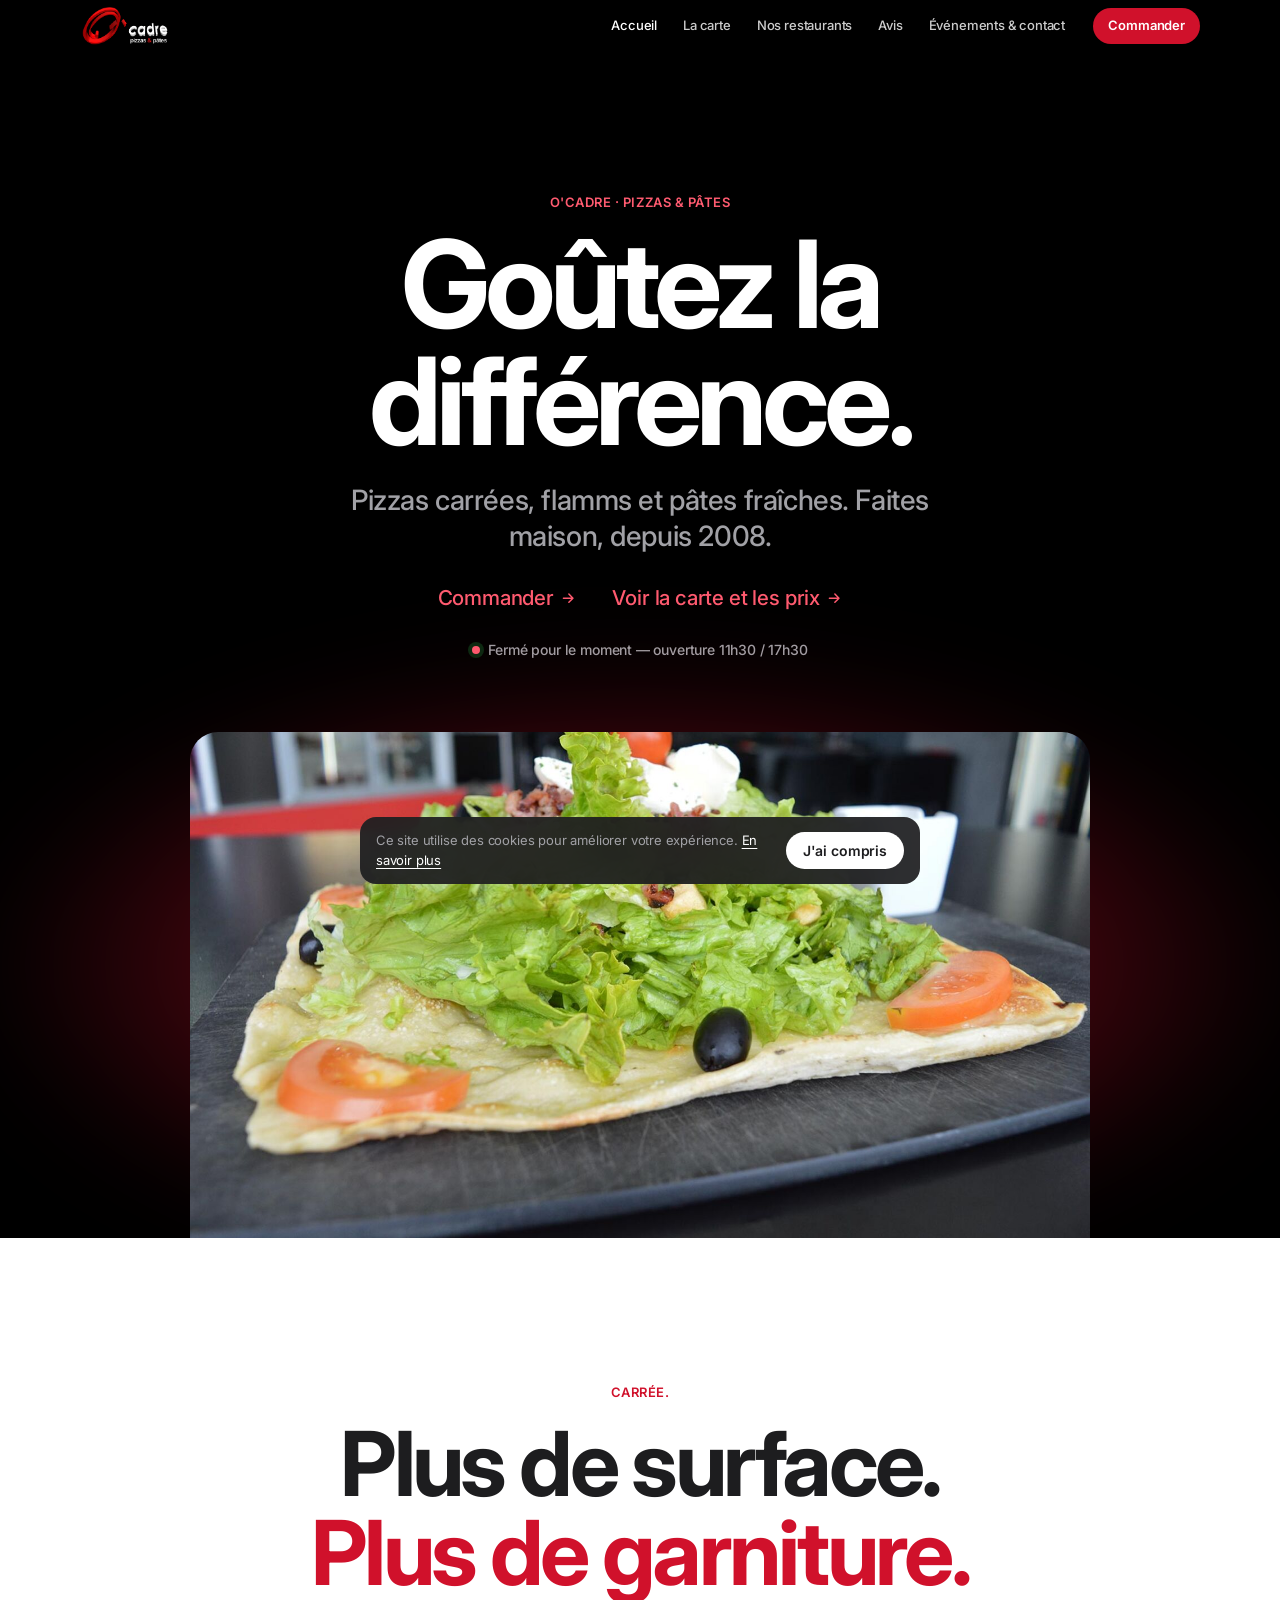
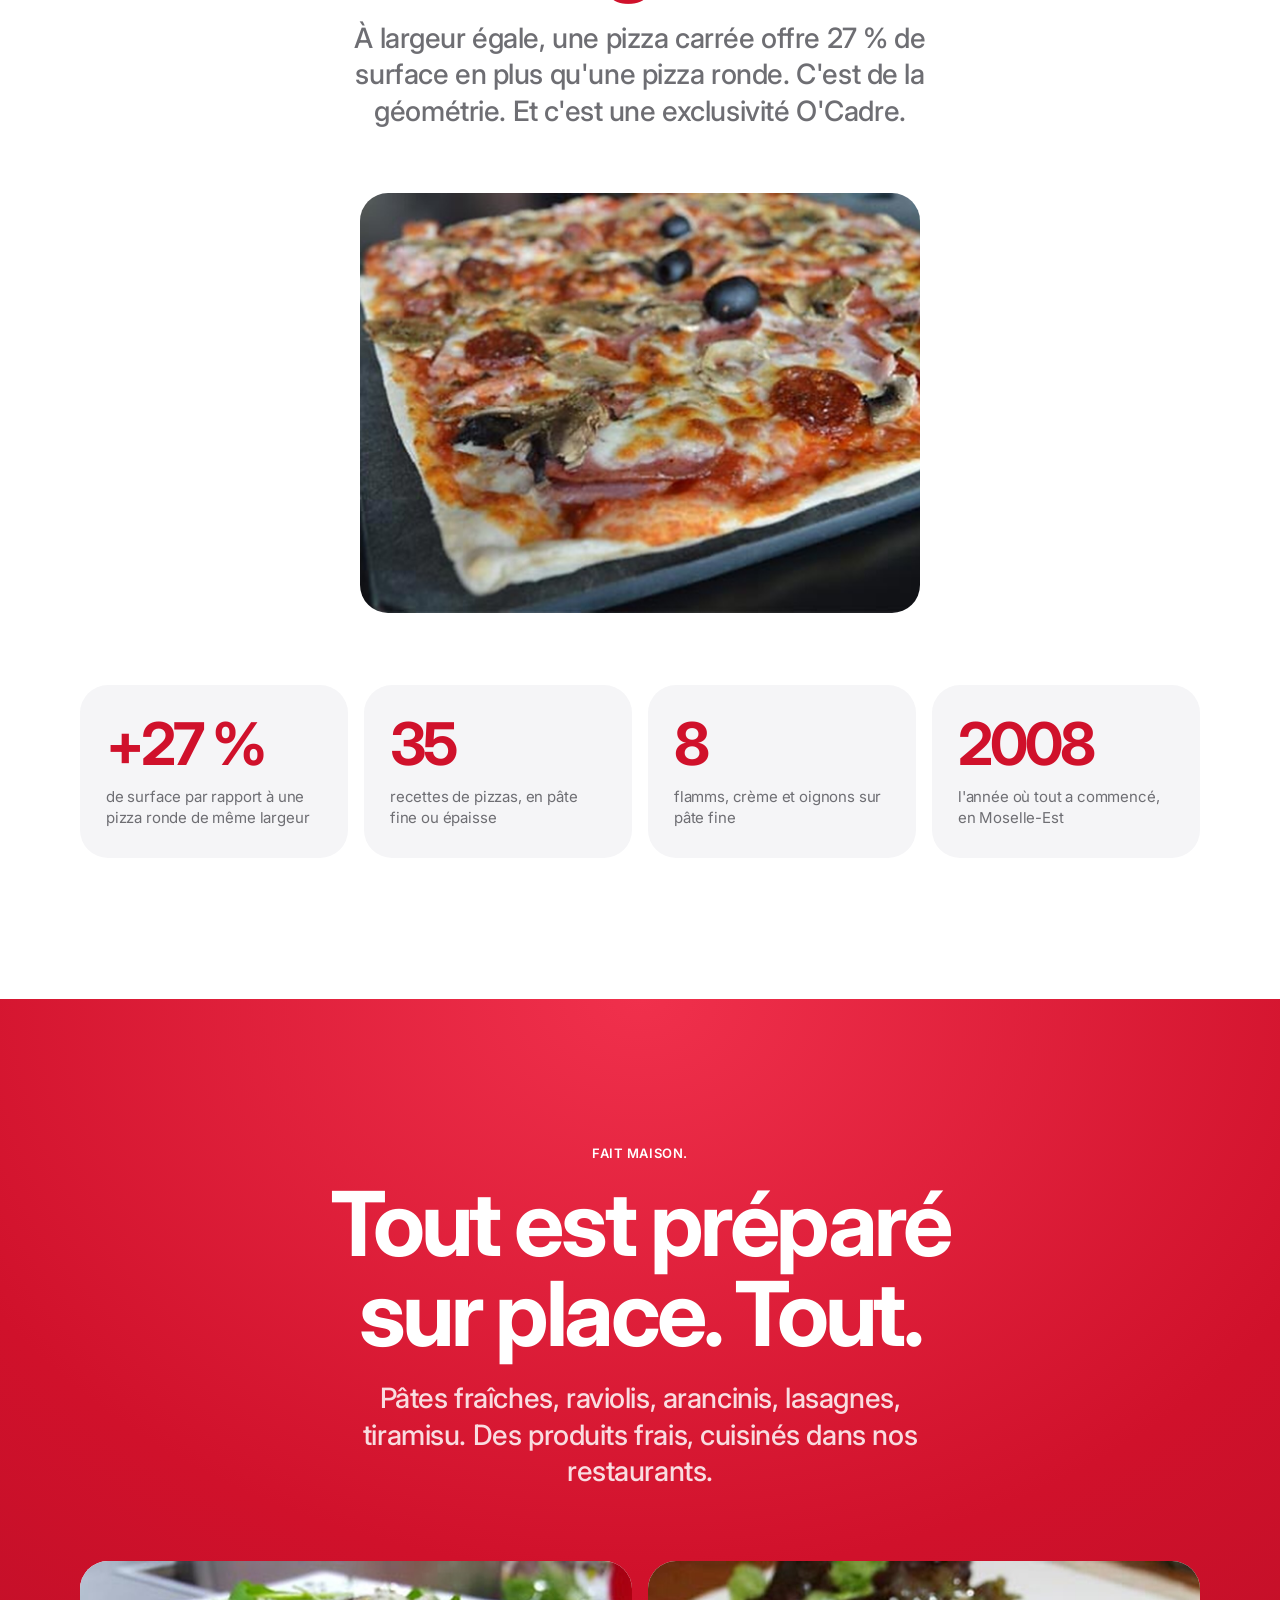
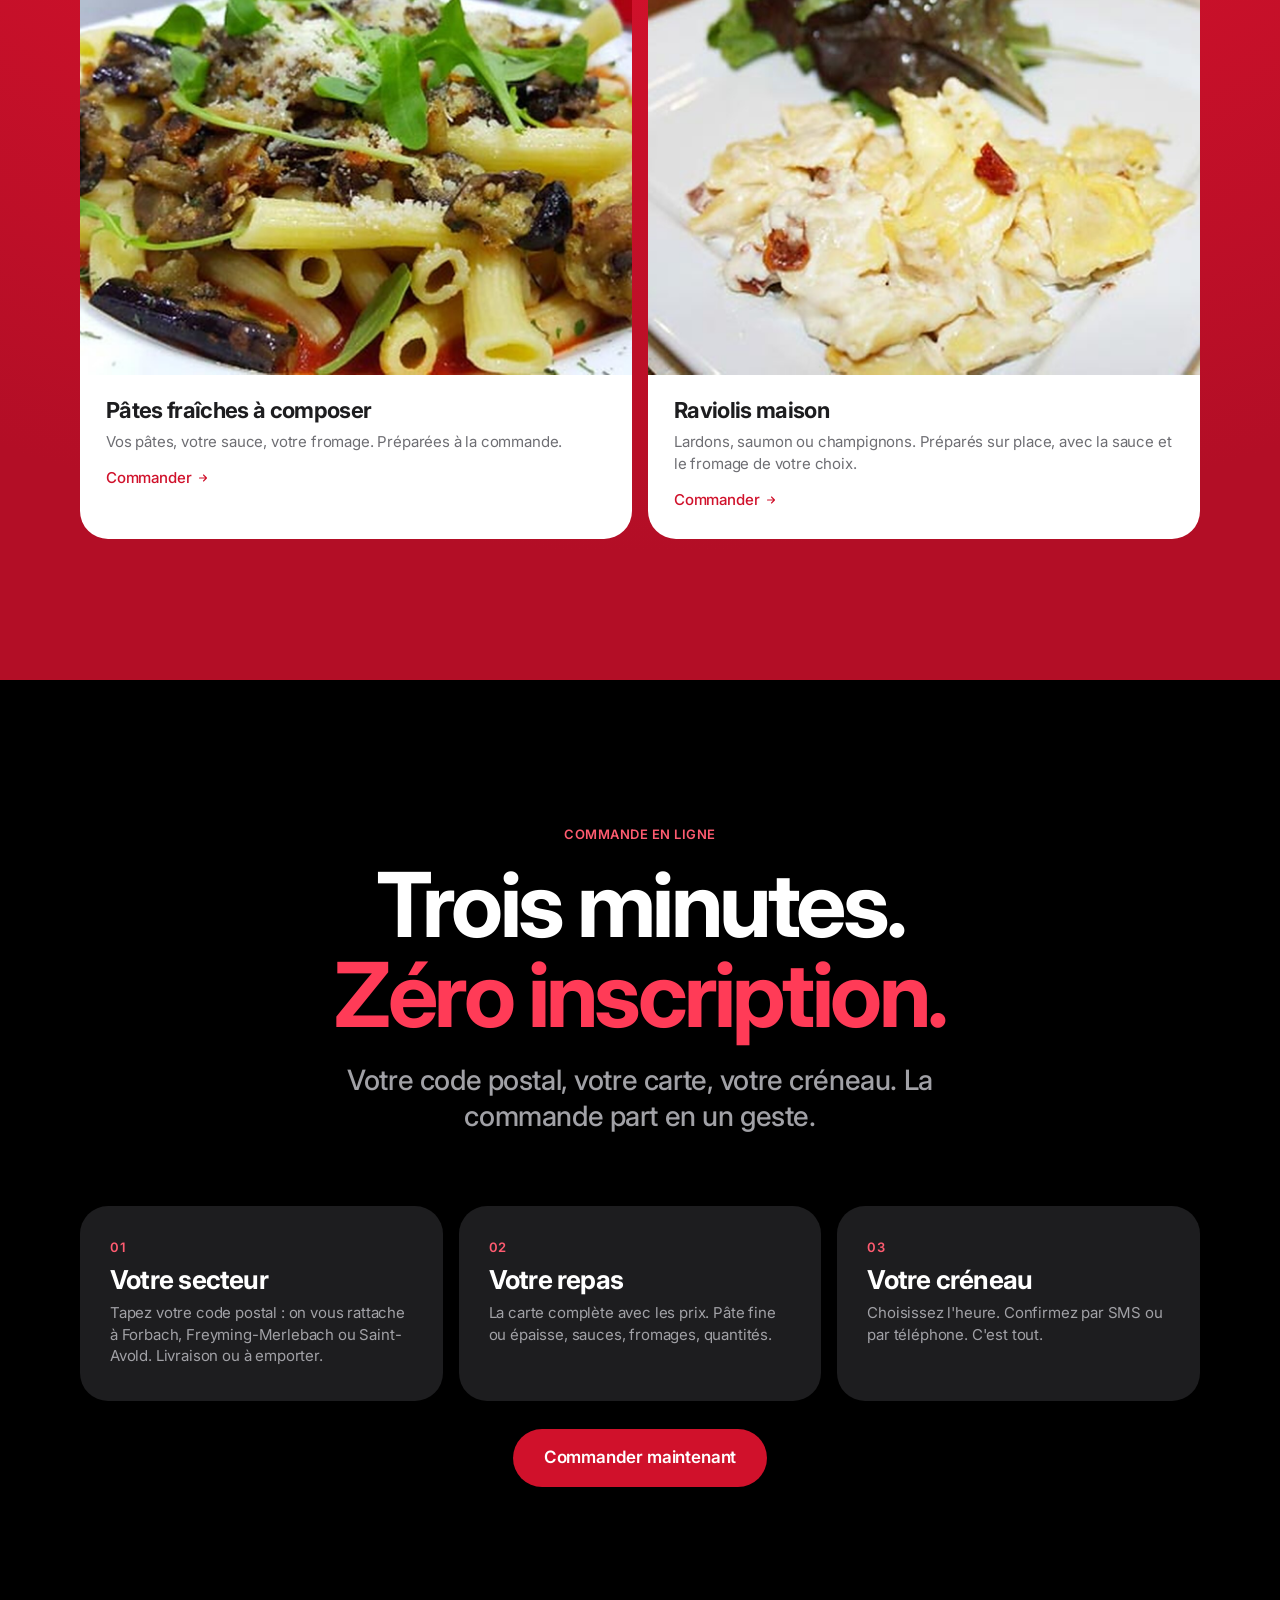
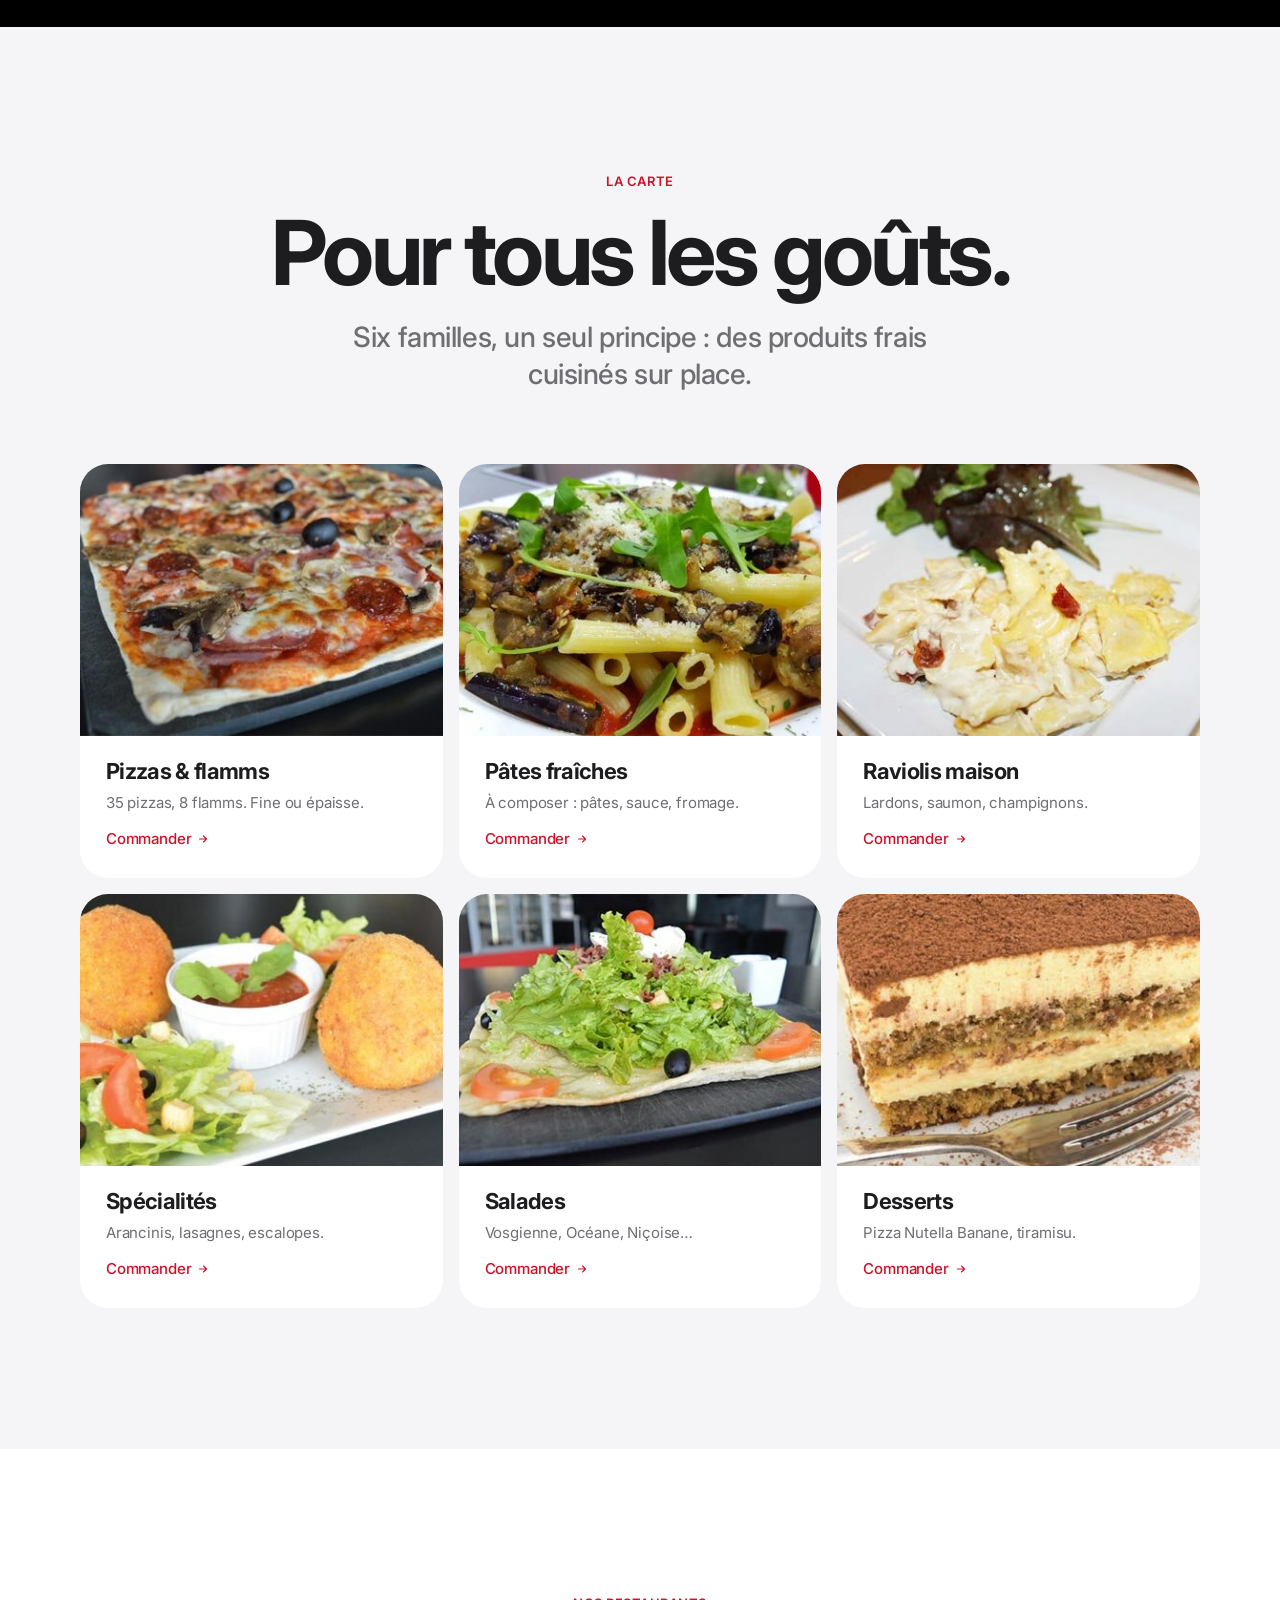
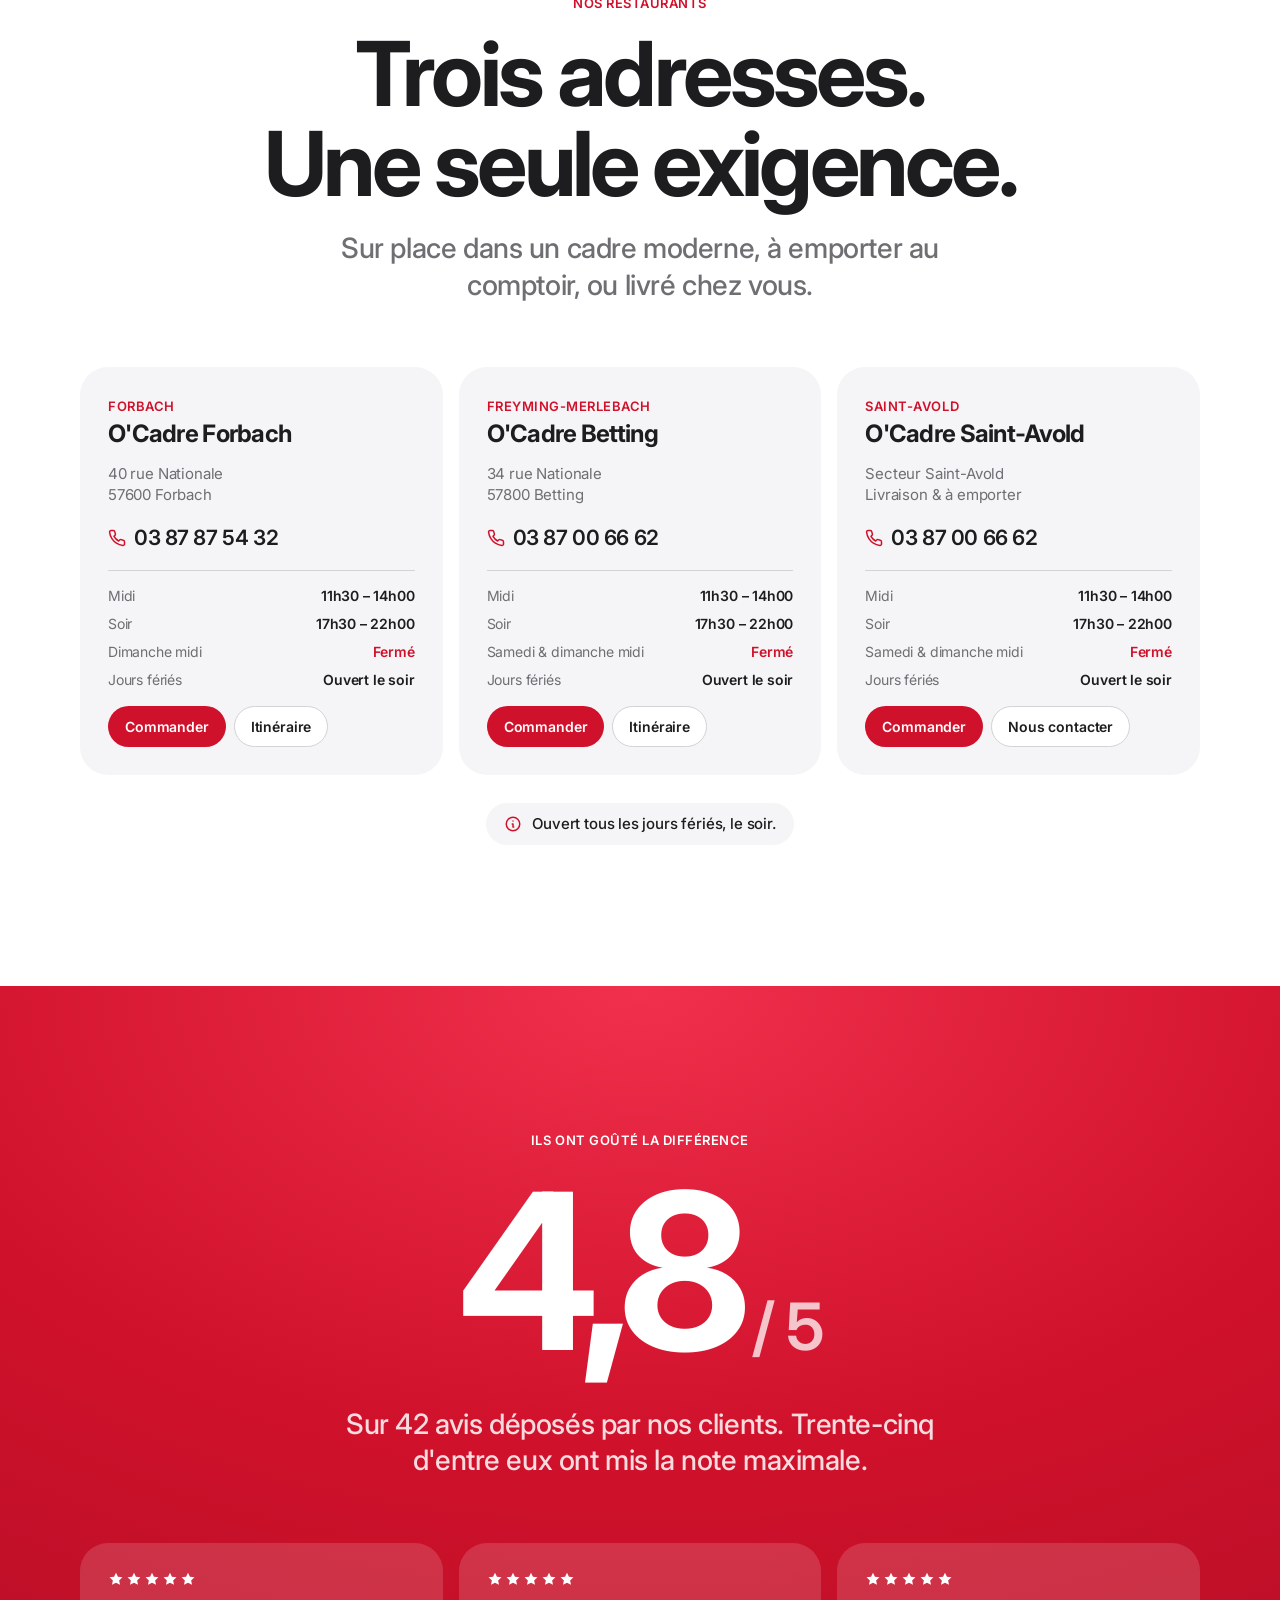
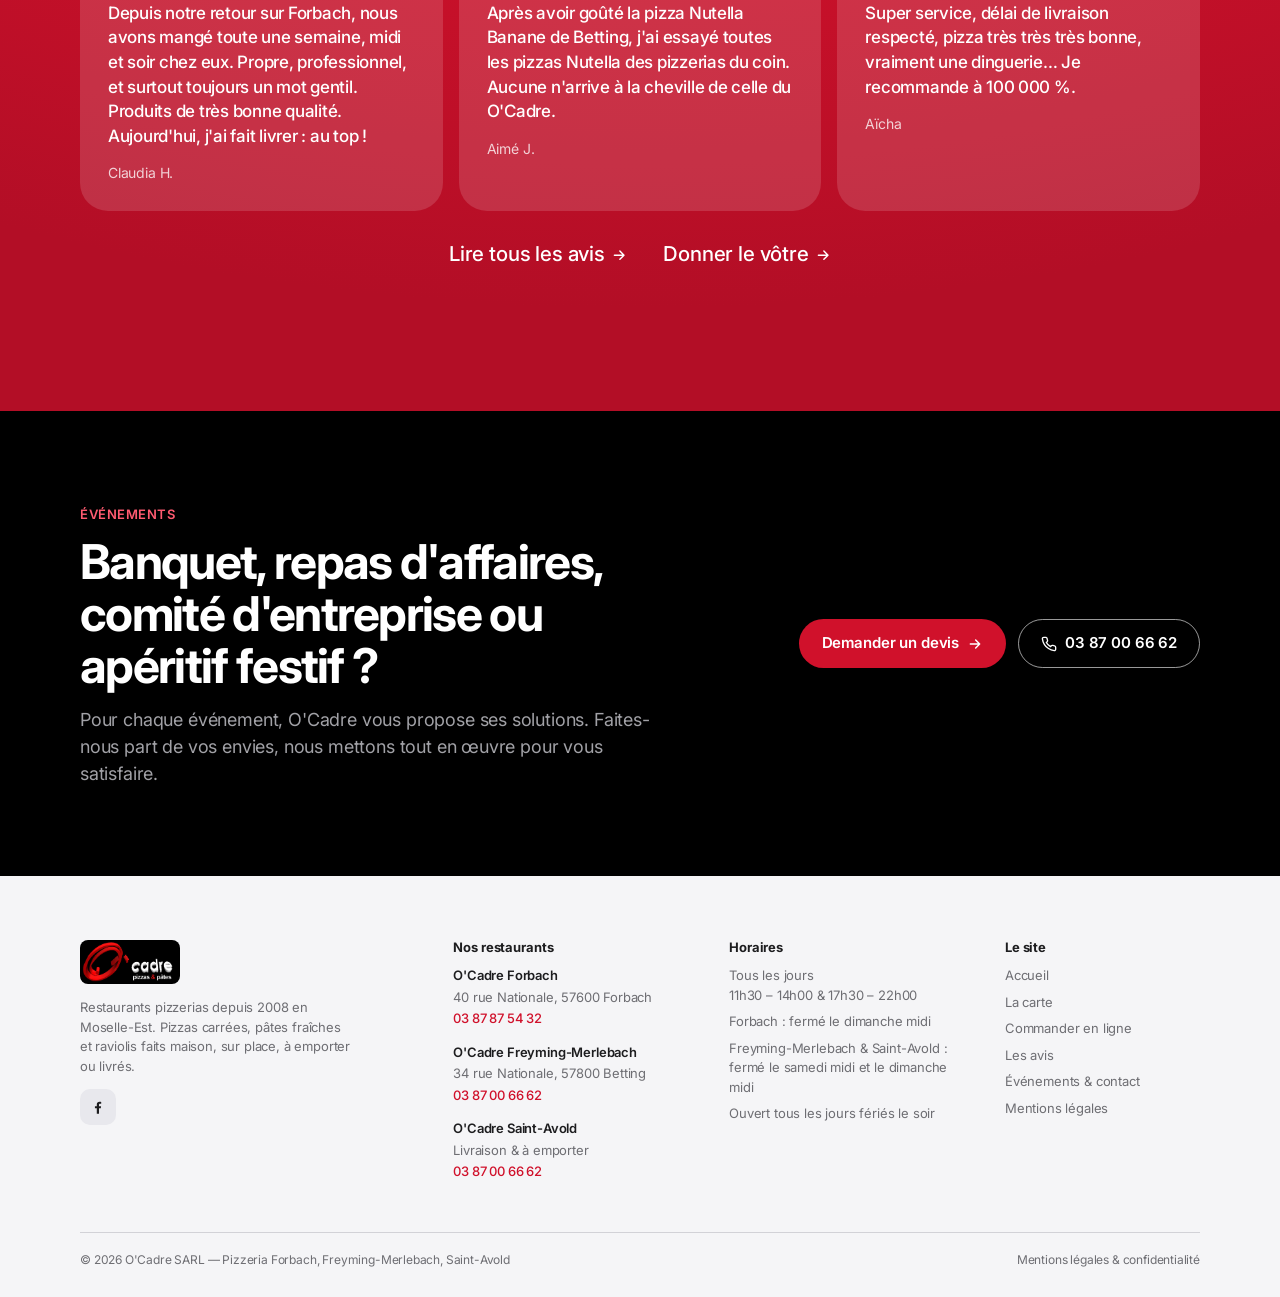
==== commit 14485dbe: "Direction artistique « keynote » : minimalisme noir / blanc / rouge - nouvelle feuille de style : In" ====
--- a/index.html
+++ b/index.html
@@ -3,37 +3,28 @@
 <head>
   <meta charset="utf-8">
   <meta name="viewport" content="width=device-width, initial-scale=1">
-  <title>O'Cadre — Pizzeria à Forbach, Freyming-Merlebach et Saint-Avold | Pizzas &amp; pâtes faites maison</title>
-  <meta name="description" content="Pizzeria O'Cadre : pizzas carrées, flamms, pâtes fraîches et raviolis faits maison depuis 2008. Sur place, à emporter ou livrés à Forbach, Freyming-Merlebach (Betting) et Saint-Avold. Commande en ligne.">
+  <title>O'Cadre — Pizzas carrées &amp; pâtes fraîches, faites maison. Forbach, Freyming-Merlebach, Saint-Avold</title>
+  <meta name="description" content="O'Cadre : la pizza carrée, plus généreuse, et des pâtes fraîches faites maison depuis 2008. Livraison et à emporter à Forbach, Freyming-Merlebach (Betting) et Saint-Avold. Commande en ligne sans inscription.">
   <link rel="canonical" href="https://ocadre.com/">
   <meta name="theme-color" content="#0f0f10">
   <meta property="og:type" content="website">
-  <meta property="og:title" content="O'Cadre — Pizzeria à Forbach, Freyming-Merlebach et Saint-Avold | Pizzas &amp; pâtes faites maison">
-  <meta property="og:description" content="Pizzeria O'Cadre : pizzas carrées, flamms, pâtes fraîches et raviolis faits maison depuis 2008. Sur place, à emporter ou livrés à Forbach, Freyming-Merlebach (Betting) et Saint-Avold. Commande en ligne.">
+  <meta property="og:title" content="O'Cadre — Pizzas carrées &amp; pâtes fraîches, faites maison. Forbach, Freyming-Merlebach, Saint-Avold">
+  <meta property="og:description" content="O'Cadre : la pizza carrée, plus généreuse, et des pâtes fraîches faites maison depuis 2008. Livraison et à emporter à Forbach, Freyming-Merlebach (Betting) et Saint-Avold. Commande en ligne sans inscription.">
   <meta property="og:image" content="https://ocadre.com/assets/img/hero.jpg">
   <meta property="og:locale" content="fr_FR">
   <link rel="icon" type="image/png" sizes="32x32" href="assets/img/favicon-32.png">
   <link rel="apple-touch-icon" href="assets/img/apple-touch-icon.png">
   <link rel="preconnect" href="https://fonts.googleapis.com">
   <link rel="preconnect" href="https://fonts.gstatic.com" crossorigin>
-  <link href="https://fonts.googleapis.com/css2?family=Playfair+Display:ital,wght@0,500;1,500&family=Raleway:wght@400;500;600;700;800;900&display=swap" rel="stylesheet">
+  <link href="https://fonts.googleapis.com/css2?family=Inter:wght@400;500;600;700&display=swap" rel="stylesheet">
   <link rel="stylesheet" href="assets/css/style.css">
 </head>
 <body class="">
 <a class="skip-link" href="#main">Aller au contenu</a>
-<div class="topbar">
-  <div class="wrap">
-    <div class="topbar__msg"><span class="dot" aria-hidden="true"></span><span data-open-status>Ouvert tous les jours — commandez en ligne</span></div>
-    <div class="topbar__phones">
-      <a href="tel:+33387875432">Forbach · 03 87 87 54 32</a>
-      <a href="tel:+33387006662">Freyming-Merlebach &amp; Saint-Avold · 03 87 00 66 62</a>
-    </div>
-  </div>
-</div>
 <header class="site-header">
   <div class="wrap">
     <a class="brand" href="index.html" aria-label="O'Cadre, pizzas et pâtes — accueil">
-      <img src="assets/img/logo.jpg" alt="O'Cadre pizzas &amp; pâtes" width="578" height="255">
+      <img src="assets/img/logo.png" alt="O'Cadre pizzas &amp; pâtes" width="578" height="255">
     </a>
     <button class="nav-toggle" type="button" aria-expanded="false" aria-controls="nav" aria-label="Ouvrir le menu">
       <span></span><span></span><span></span>
@@ -46,190 +37,119 @@
         <li><a href="avis.html">Avis</a></li>
         <li><a href="contact.html">Événements &amp; contact</a></li>
       </ul>
-      <a class="btn btn--primary btn--sm" href="commander.html">Commander en ligne <svg viewBox="0 0 24 24" fill="none" stroke="currentColor" stroke-width="2.2" stroke-linecap="round" stroke-linejoin="round" aria-hidden="true"><path d="M5 12h14M13 6l6 6-6 6"/></svg></a>
+      <a class="btn btn--primary btn--sm" href="commander.html">Commander</a>
     </nav>
   </div>
 </header>
 <main id="main">
 
-<section class="hero">
-  <div class="hero__bg"><img src="assets/img/hero.jpg" alt="" width="1600" height="1063" fetchpriority="high"></div>
-  <div class="wrap">
-    <span class="eyebrow hero__eyebrow">Pizzeria · Forbach · Freyming-Merlebach · Saint-Avold</span>
-    <h1 class="hero__title">Goûtez la <em>différence.</em></h1>
-    <p class="hero__lead">Pizzas carrées, flamms, pâtes fraîches et raviolis faits maison, élaborés sur place depuis 2008. Sur place, à emporter ou livrés chez vous en moins de temps qu'il n'en faut pour choisir votre garniture.</p>
-    <div class="hero__actions">
-      <a class="btn btn--primary" href="commander.html">Commander en ligne <svg viewBox="0 0 24 24" fill="none" stroke="currentColor" stroke-width="2.2" stroke-linecap="round" stroke-linejoin="round" aria-hidden="true"><path d="M5 12h14M13 6l6 6-6 6"/></svg></a>
-      <a class="btn btn--ghost" href="commander.html#carte">Voir la carte &amp; les prix</a>
-    </div>
-    <ul class="hero__meta">
-      <li><svg viewBox="0 0 24 24" fill="none" stroke="currentColor" stroke-width="2" stroke-linecap="round" stroke-linejoin="round" aria-hidden="true"><path d="M4 20c0-8 4-14 16-16-1 12-7 16-16 16z"/><path d="M4 20c4-5 7-8 12-11"/></svg> 100 % fait maison</li>
-      <li><svg viewBox="0 0 24 24" fill="none" stroke="currentColor" stroke-width="2" stroke-linecap="round" stroke-linejoin="round" aria-hidden="true"><rect x="4" y="4" width="16" height="16" rx="2"/><path d="M4 12h16M12 4v16"/></svg> Pizzas carrées, exclusivité O'Cadre</li>
-      <li><svg viewBox="0 0 24 24" fill="none" stroke="currentColor" stroke-width="2" stroke-linecap="round" stroke-linejoin="round" aria-hidden="true"><circle cx="6" cy="17" r="3"/><circle cx="18" cy="17" r="3"/><path d="M6 17h6l3-8h3M9 9h4"/></svg> Livraison &amp; à emporter</li>
-      <li><svg viewBox="0 0 24 24" fill="none" stroke="currentColor" stroke-width="2" stroke-linecap="round" stroke-linejoin="round" aria-hidden="true"><circle cx="12" cy="12" r="9"/><path d="M12 7v5l3 2"/></svg> 11h30 – 14h00 · 17h30 – 22h00</li>
-    </ul>
-  </div>
-</section>
-
-<section class="order-strip" id="commander" aria-labelledby="commander-title">
-  <div class="wrap">
-    <h2 id="commander-title" class="visually-hidden" style="position:absolute;left:-9999px">Commander en ligne</h2>
-    <div class="order-strip__grid">
-      <article class="sector reveal">
-        <div class="sector__top"><h3 class="sector__name">Forbach</h3><span class="sector__tag">Sur place · Livraison</span></div>
-        <p class="sector__addr">40 rue Nationale, 57600 Forbach<br>Fermé le dimanche midi</p>
-        <div class="sector__actions">
-          <a class="btn btn--primary btn--sm" href="commander.html?secteur=forbach">Commander</a>
-          <a class="btn btn--outline btn--sm" href="tel:+33387875432"><svg viewBox="0 0 24 24" fill="none" stroke="currentColor" stroke-width="2" stroke-linecap="round" stroke-linejoin="round" aria-hidden="true"><path d="M22 16.9v3a2 2 0 0 1-2.2 2 19.8 19.8 0 0 1-8.6-3.1 19.5 19.5 0 0 1-6-6A19.8 19.8 0 0 1 2.1 4.2 2 2 0 0 1 4.1 2h3a2 2 0 0 1 2 1.7c.1.9.4 1.8.7 2.7a2 2 0 0 1-.5 2.1L8 9.8a16 16 0 0 0 6.2 6.2l1.3-1.3a2 2 0 0 1 2.1-.5c.9.3 1.8.6 2.7.7a2 2 0 0 1 1.7 2z"/></svg> 03 87 87 54 32</a>
-        </div>
-      </article>
-      <article class="sector reveal">
-        <div class="sector__top"><h3 class="sector__name">Freyming-Merlebach</h3><span class="sector__tag">Sur place · Livraison</span></div>
-        <p class="sector__addr">34 rue Nationale, 57800 Betting<br>Fermé le samedi midi et le dimanche midi</p>
-        <div class="sector__actions">
-          <a class="btn btn--primary btn--sm" href="commander.html?secteur=merlebach">Commander</a>
-          <a class="btn btn--outline btn--sm" href="tel:+33387006662"><svg viewBox="0 0 24 24" fill="none" stroke="currentColor" stroke-width="2" stroke-linecap="round" stroke-linejoin="round" aria-hidden="true"><path d="M22 16.9v3a2 2 0 0 1-2.2 2 19.8 19.8 0 0 1-8.6-3.1 19.5 19.5 0 0 1-6-6A19.8 19.8 0 0 1 2.1 4.2 2 2 0 0 1 4.1 2h3a2 2 0 0 1 2 1.7c.1.9.4 1.8.7 2.7a2 2 0 0 1-.5 2.1L8 9.8a16 16 0 0 0 6.2 6.2l1.3-1.3a2 2 0 0 1 2.1-.5c.9.3 1.8.6 2.7.7a2 2 0 0 1 1.7 2z"/></svg> 03 87 00 66 62</a>
-        </div>
-      </article>
-      <article class="sector reveal">
-        <div class="sector__top"><h3 class="sector__name">Saint-Avold</h3><span class="sector__tag">Livraison · À emporter</span></div>
-        <p class="sector__addr">Secteur Saint-Avold<br>Fermé le samedi midi et le dimanche midi</p>
-        <div class="sector__actions">
-          <a class="btn btn--primary btn--sm" href="commander.html?secteur=saint-avold">Commander</a>
-          <a class="btn btn--outline btn--sm" href="tel:+33387006662"><svg viewBox="0 0 24 24" fill="none" stroke="currentColor" stroke-width="2" stroke-linecap="round" stroke-linejoin="round" aria-hidden="true"><path d="M22 16.9v3a2 2 0 0 1-2.2 2 19.8 19.8 0 0 1-8.6-3.1 19.5 19.5 0 0 1-6-6A19.8 19.8 0 0 1 2.1 4.2 2 2 0 0 1 4.1 2h3a2 2 0 0 1 2 1.7c.1.9.4 1.8.7 2.7a2 2 0 0 1-.5 2.1L8 9.8a16 16 0 0 0 6.2 6.2l1.3-1.3a2 2 0 0 1 2.1-.5c.9.3 1.8.6 2.7.7a2 2 0 0 1 1.7 2z"/></svg> 03 87 00 66 62</a>
-        </div>
-      </article>
-    </div>
-  </div>
-</section>
-
-<section class="section" id="carte">
-  <div class="wrap">
-    <div class="section-head section-head--center reveal">
-      <span class="eyebrow">La carte</span>
-      <h2 class="title">Tout est fait maison, <em>sur place</em></h2>
-      <p class="lead">Un vaste choix de pizzas, flamms, spécialités italiennes, pâtes et raviolis frais, avec un large choix de sauces et de fromages. Mais aussi de belles salades composées et des desserts gourmands.</p>
-    </div>
-    <div class="cards">
-      <article class="card reveal">
-        <div class="card__media"><img src="assets/img/cat-pizza.jpg" alt="Pizzas & flamms O'Cadre" loading="lazy" width="400" height="285"></div>
-        <div class="card__body">
-          <span class="card__kicker">35 pizzas · 8 flamms</span>
-          <h3 class="card__title">Pizzas &amp; flamms</h3>
-          <p class="card__text">En pâte fine ou pâte épaisse, et surtout carrées : plus de surface, plus de garniture. Il y en a pour tous les goûts.</p>
-          <a class="link-arrow card__link" href="commander.html#cat-pizzas">Commander <svg viewBox="0 0 24 24" fill="none" stroke="currentColor" stroke-width="2.2" stroke-linecap="round" stroke-linejoin="round" aria-hidden="true"><path d="M5 12h14M13 6l6 6-6 6"/></svg></a>
-        </div>
-      </article>
-      <article class="card reveal">
-        <div class="card__media"><img src="assets/img/cat-pate.jpg" alt="Pâtes fraîches O'Cadre" loading="lazy" width="400" height="285"></div>
-        <div class="card__body">
-          <span class="card__kicker">Faites maison</span>
-          <h3 class="card__title">Pâtes fraîches</h3>
-          <p class="card__text">Parce que tout est fait maison, composez vos pâtes à l'italienne : choisissez les pâtes, la sauce et le fromage qui vous font envie.</p>
-          <a class="link-arrow card__link" href="commander.html#cat-pates">Commander <svg viewBox="0 0 24 24" fill="none" stroke="currentColor" stroke-width="2.2" stroke-linecap="round" stroke-linejoin="round" aria-hidden="true"><path d="M5 12h14M13 6l6 6-6 6"/></svg></a>
-        </div>
-      </article>
-      <article class="card reveal">
-        <div class="card__media"><img src="assets/img/cat-ravioli.jpg" alt="Raviolis maison O'Cadre" loading="lazy" width="400" height="285"></div>
-        <div class="card__body">
-          <span class="card__kicker">Trois farces au choix</span>
-          <h3 class="card__title">Raviolis maison</h3>
-          <p class="card__text">Lardons, saumon ou champignons, nos raviolis « maison » s'accompagnent de la sauce et du fromage de votre choix.</p>
-          <a class="link-arrow card__link" href="commander.html#cat-raviolis">Commander <svg viewBox="0 0 24 24" fill="none" stroke="currentColor" stroke-width="2.2" stroke-linecap="round" stroke-linejoin="round" aria-hidden="true"><path d="M5 12h14M13 6l6 6-6 6"/></svg></a>
-        </div>
-      </article>
-      <article class="card reveal">
-        <div class="card__media"><img src="assets/img/cat-specialite.jpg" alt="Spécialités O'Cadre" loading="lazy" width="400" height="285"></div>
-        <div class="card__body">
-          <span class="card__kicker">À l'italienne</span>
-          <h3 class="card__title">Spécialités</h3>
-          <p class="card__text">Arancinis et lasagnes faits maison pour élargir votre choix. Testez-les, vous allez vous régaler !</p>
-          <a class="link-arrow card__link" href="commander.html#cat-specialites">Commander <svg viewBox="0 0 24 24" fill="none" stroke="currentColor" stroke-width="2.2" stroke-linecap="round" stroke-linejoin="round" aria-hidden="true"><path d="M5 12h14M13 6l6 6-6 6"/></svg></a>
-        </div>
-      </article>
-      <article class="card reveal">
-        <div class="card__media"><img src="assets/img/cat-salade.jpg" alt="Salades O'Cadre" loading="lazy" width="400" height="285"></div>
-        <div class="card__body">
-          <span class="card__kicker">Produits frais</span>
-          <h3 class="card__title">Salades</h3>
-          <p class="card__text">Vosgienne, Océane, Niçoise, Poulet, Saumon… des salades fraîcheur réalisées à partir de produits frais.</p>
-          <a class="link-arrow card__link" href="commander.html#cat-salades">Commander <svg viewBox="0 0 24 24" fill="none" stroke="currentColor" stroke-width="2.2" stroke-linecap="round" stroke-linejoin="round" aria-hidden="true"><path d="M5 12h14M13 6l6 6-6 6"/></svg></a>
-        </div>
-      </article>
-      <article class="card reveal">
-        <div class="card__media"><img src="assets/img/cat-dessert.jpg" alt="Desserts O'Cadre" loading="lazy" width="400" height="285"></div>
-        <div class="card__body">
-          <span class="card__kicker">La note sucrée</span>
-          <h3 class="card__title">Desserts</h3>
-          <p class="card__text">Pizza sucrée, tiramisu Nutella, glaces Ben &amp; Jerry's : terminez votre repas sur une note gourmande.</p>
-          <a class="link-arrow card__link" href="commander.html#cat-desserts">Commander <svg viewBox="0 0 24 24" fill="none" stroke="currentColor" stroke-width="2.2" stroke-linecap="round" stroke-linejoin="round" aria-hidden="true"><path d="M5 12h14M13 6l6 6-6 6"/></svg></a>
-        </div>
-      </article>
-    </div>
-  </div>
-</section>
-
-<section class="section section--cream" id="difference">
-  <div class="wrap">
-    <div class="split">
-      <div class="split__media reveal">
-        <img src="assets/img/interieur-1.jpg" alt="Le comptoir et la salle du restaurant O'Cadre" loading="lazy" width="800" height="552">
-        <div class="split__badge"><strong>2008</strong><small>Depuis</small></div>
-      </div>
-      <div class="reveal">
-        <span class="eyebrow">La différence O'Cadre</span>
-        <h2 class="title">Des pizzas <em>carrées</em>, un savoir-faire reconnu</h2>
-        <p class="lead">Une exclusivité chez O'Cadre : des pizzas carrées avec une surface plus grande, qui vous garantit plus de quantité que sur des pizzas rondes classiques. Tous nos produits sont frais, cuisinés sur place et faits maison. C'est ça, la différence !</p>
-        <div class="features">
-          <div class="feature">
-            <span class="feature__icon"><svg viewBox="0 0 24 24" fill="none" stroke="currentColor" stroke-width="2" stroke-linecap="round" stroke-linejoin="round" aria-hidden="true"><path d="M7 3v8a2 2 0 0 0 2 2v8M5 3v5M9 3v5M17 3c-2 0-3 3-3 6v3h3v9"/></svg></span>
-            <h3>La carte</h3>
-            <p>Pizzas, flamms, pâtes et raviolis frais faits maison, salades composées et desserts gourmands.</p>
-          </div>
-          <div class="feature">
-            <span class="feature__icon"><svg viewBox="0 0 24 24" fill="none" stroke="currentColor" stroke-width="2" stroke-linecap="round" stroke-linejoin="round" aria-hidden="true"><path d="M3 9l1.5-5h15L21 9M3 9v11h18V9M3 9a3 3 0 0 0 6 0 3 3 0 0 0 6 0 3 3 0 0 0 6 0M9 20v-6h6v6"/></svg></span>
-            <h3>Le cadre</h3>
-            <p>Des restaurants au design moderne et chaleureux, pour manger sur place, emporter ou se faire livrer.</p>
-          </div>
-          <div class="feature">
-            <span class="feature__icon"><svg viewBox="0 0 24 24" fill="none" stroke="currentColor" stroke-width="2" stroke-linecap="round" stroke-linejoin="round" aria-hidden="true"><circle cx="9" cy="8" r="3.5"/><path d="M2.5 20a6.5 6.5 0 0 1 13 0"/><path d="M16 4a3.5 3.5 0 0 1 0 7M21.5 20a6.5 6.5 0 0 0-5-6.3"/></svg></span>
-            <h3>Le service</h3>
-            <p>Plusieurs équipes à votre service, en restaurant comme en livraison. Notre réactivité garantit des livraisons dans les délais.</p>
-          </div>
-          <div class="feature">
-            <span class="feature__icon"><svg viewBox="0 0 24 24" fill="none" stroke="currentColor" stroke-width="2" stroke-linecap="round" stroke-linejoin="round" aria-hidden="true"><rect x="4" y="4" width="16" height="16" rx="2"/><path d="M4 12h16M12 4v16"/></svg></span>
-            <h3>La différence</h3>
-            <p>Des pizzas carrées, plus généreuses, et des produits frais cuisinés sur place : rien n'est sous-traité.</p>
-          </div>
-        </div>
-      </div>
-    </div>
-  </div>
-</section>
-
-<div class="banner">
-  <img src="assets/img/banner-interieur.jpg" alt="Les salles des restaurants O'Cadre" loading="lazy" width="1600" height="320">
-  <div class="banner__caption">
-    <div class="wrap">
-      <strong>Un cadre moderne et chaleureux, à Forbach comme à Betting.</strong>
-      <a class="btn btn--ghost btn--sm" href="#restaurants">Voir les restaurants <svg viewBox="0 0 24 24" fill="none" stroke="currentColor" stroke-width="2.2" stroke-linecap="round" stroke-linejoin="round" aria-hidden="true"><path d="M5 12h14M13 6l6 6-6 6"/></svg></a>
-    </div>
-  </div>
-</div>
-
-<section class="section section--dark" id="restaurants">
-  <div class="wrap">
-    <div class="section-head reveal">
-      <span class="eyebrow">Nos restaurants</span>
-      <h2 class="title">Trois adresses, <em>une seule exigence</em></h2>
-      <p class="lead">Sur place dans un cadre moderne et chaleureux, à emporter au comptoir ou livré chez vous : choisissez votre secteur.</p>
-    </div>
+<section class="slide slide--black hero-apple">
+  <div class="wrap">
+    <span class="eyebrow">O'Cadre · Pizzas &amp; pâtes</span>
+    <h1 class="headline headline--xl">Goûtez la<br>différence.</h1>
+    <p class="subhead">Pizzas carrées, flamms et pâtes fraîches. Faites maison, depuis 2008.</p>
+    <div class="links">
+      <a href="commander.html">Commander <svg viewBox="0 0 24 24" fill="none" stroke="currentColor" stroke-width="2.2" stroke-linecap="round" stroke-linejoin="round" aria-hidden="true"><path d="M5 12h14M13 6l6 6-6 6"/></svg></a>
+      <a href="commander.html#carte">Voir la carte et les prix <svg viewBox="0 0 24 24" fill="none" stroke="currentColor" stroke-width="2.2" stroke-linecap="round" stroke-linejoin="round" aria-hidden="true"><path d="M5 12h14M13 6l6 6-6 6"/></svg></a>
+    </div>
+    <p class="hero-status"><span class="dot" aria-hidden="true"></span><span data-open-status>Ouvert tous les jours, midi et soir</span></p>
+    <div class="product reveal">
+      <img src="assets/img/hero.jpg" alt="Une flamm O'Cadre servie sur ardoise" width="1600" height="1063" fetchpriority="high">
+    </div>
+  </div>
+</section>
+
+<section class="slide slide--white" id="difference">
+  <div class="wrap">
+    <span class="eyebrow reveal">Carrée.</span>
+    <h2 class="headline reveal">Plus de surface.<br><em>Plus de garniture.</em></h2>
+    <p class="subhead reveal">À largeur égale, une pizza carrée offre 27 % de surface en plus qu'une pizza ronde. C'est de la géométrie. Et c'est une exclusivité O'Cadre.</p>
+    <figure class="figure reveal"><img src="assets/img/product-pizza.jpg" alt="Le coin d'une pizza carrée O'Cadre" loading="lazy" width="1200" height="855"></figure>
+    <div class="stats">
+      <div class="stat reveal"><strong>+27 %</strong><span>de surface par rapport à une pizza ronde de même largeur</span></div>
+      <div class="stat reveal"><strong>35</strong><span>recettes de pizzas, en pâte fine ou épaisse</span></div>
+      <div class="stat reveal"><strong>8</strong><span>flamms, crème et oignons sur pâte fine</span></div>
+      <div class="stat reveal"><strong>2008</strong><span>l'année où tout a commencé, en Moselle-Est</span></div>
+    </div>
+  </div>
+</section>
+
+<section class="slide slide--red" id="maison">
+  <div class="wrap">
+    <span class="eyebrow reveal">Fait maison.</span>
+    <h2 class="headline reveal">Tout est préparé<br>sur place. Tout.</h2>
+    <p class="subhead reveal">Pâtes fraîches, raviolis, arancinis, lasagnes, tiramisu. Des produits frais, cuisinés dans nos restaurants.</p>
+    <div class="bento">
+      <a class="tile reveal" href="commander.html#cat-pates">
+        <div class="tile__media"><img src="assets/img/product-pates.jpg" alt="Pâtes fraîches O'Cadre" loading="lazy" width="1200" height="855"></div>
+        <div class="tile__body"><h3>Pâtes fraîches à composer</h3><p>Vos pâtes, votre sauce, votre fromage. Préparées à la commande.</p><span class="link-arrow">Commander <svg viewBox="0 0 24 24" fill="none" stroke="currentColor" stroke-width="2.2" stroke-linecap="round" stroke-linejoin="round" aria-hidden="true"><path d="M5 12h14M13 6l6 6-6 6"/></svg></span></div>
+      </a>
+      <a class="tile reveal" href="commander.html#cat-raviolis">
+        <div class="tile__media"><img src="assets/img/product-raviolis.jpg" alt="Raviolis maison O'Cadre" loading="lazy" width="1200" height="855"></div>
+        <div class="tile__body"><h3>Raviolis maison</h3><p>Lardons, saumon ou champignons. Préparés sur place, avec la sauce et le fromage de votre choix.</p><span class="link-arrow">Commander <svg viewBox="0 0 24 24" fill="none" stroke="currentColor" stroke-width="2.2" stroke-linecap="round" stroke-linejoin="round" aria-hidden="true"><path d="M5 12h14M13 6l6 6-6 6"/></svg></span></div>
+      </a>
+    </div>
+  </div>
+</section>
+
+<section class="slide slide--black" id="commander">
+  <div class="wrap">
+    <span class="eyebrow reveal">Commande en ligne</span>
+    <h2 class="headline reveal">Trois minutes.<br><em>Zéro inscription.</em></h2>
+    <p class="subhead reveal">Votre code postal, votre carte, votre créneau. La commande part en un geste.</p>
+    <div class="bento bento--3">
+      <div class="tile tile--dark tile--step reveal"><div class="tile__body"><span class="tile__num">01</span><h3>Votre secteur</h3><p>Tapez votre code postal : on vous rattache à Forbach, Freyming-Merlebach ou Saint-Avold. Livraison ou à emporter.</p></div></div>
+      <div class="tile tile--dark tile--step reveal"><div class="tile__body"><span class="tile__num">02</span><h3>Votre repas</h3><p>La carte complète avec les prix. Pâte fine ou épaisse, sauces, fromages, quantités.</p></div></div>
+      <div class="tile tile--dark tile--step reveal"><div class="tile__body"><span class="tile__num">03</span><h3>Votre créneau</h3><p>Choisissez l'heure. Confirmez par SMS ou par téléphone. C'est tout.</p></div></div>
+    </div>
+    <div class="links reveal">
+      <a class="btn btn--primary btn--lg" href="commander.html">Commander maintenant</a>
+    </div>
+  </div>
+</section>
+
+<section class="slide slide--gray" id="carte">
+  <div class="wrap">
+    <span class="eyebrow reveal">La carte</span>
+    <h2 class="headline reveal">Pour tous les goûts.</h2>
+    <p class="subhead reveal">Six familles, un seul principe : des produits frais cuisinés sur place.</p>
+    <div class="bento bento--3">
+      <a class="tile reveal" href="commander.html#cat-pizzas">
+        <div class="tile__media"><img src="assets/img/cat-pizza.jpg" alt="Pizzas & flamms O'Cadre" loading="lazy" width="400" height="285"></div>
+        <div class="tile__body"><h3>Pizzas &amp; flamms</h3><p>35 pizzas, 8 flamms. Fine ou épaisse.</p><span class="link-arrow">Commander <svg viewBox="0 0 24 24" fill="none" stroke="currentColor" stroke-width="2.2" stroke-linecap="round" stroke-linejoin="round" aria-hidden="true"><path d="M5 12h14M13 6l6 6-6 6"/></svg></span></div>
+      </a>
+      <a class="tile reveal" href="commander.html#cat-pates">
+        <div class="tile__media"><img src="assets/img/cat-pate.jpg" alt="Pâtes fraîches O'Cadre" loading="lazy" width="400" height="285"></div>
+        <div class="tile__body"><h3>Pâtes fraîches</h3><p>À composer : pâtes, sauce, fromage.</p><span class="link-arrow">Commander <svg viewBox="0 0 24 24" fill="none" stroke="currentColor" stroke-width="2.2" stroke-linecap="round" stroke-linejoin="round" aria-hidden="true"><path d="M5 12h14M13 6l6 6-6 6"/></svg></span></div>
+      </a>
+      <a class="tile reveal" href="commander.html#cat-raviolis">
+        <div class="tile__media"><img src="assets/img/cat-ravioli.jpg" alt="Raviolis maison O'Cadre" loading="lazy" width="400" height="285"></div>
+        <div class="tile__body"><h3>Raviolis maison</h3><p>Lardons, saumon, champignons.</p><span class="link-arrow">Commander <svg viewBox="0 0 24 24" fill="none" stroke="currentColor" stroke-width="2.2" stroke-linecap="round" stroke-linejoin="round" aria-hidden="true"><path d="M5 12h14M13 6l6 6-6 6"/></svg></span></div>
+      </a>
+      <a class="tile reveal" href="commander.html#cat-specialites">
+        <div class="tile__media"><img src="assets/img/cat-specialite.jpg" alt="Spécialités O'Cadre" loading="lazy" width="400" height="285"></div>
+        <div class="tile__body"><h3>Spécialités</h3><p>Arancinis, lasagnes, escalopes.</p><span class="link-arrow">Commander <svg viewBox="0 0 24 24" fill="none" stroke="currentColor" stroke-width="2.2" stroke-linecap="round" stroke-linejoin="round" aria-hidden="true"><path d="M5 12h14M13 6l6 6-6 6"/></svg></span></div>
+      </a>
+      <a class="tile reveal" href="commander.html#cat-salades">
+        <div class="tile__media"><img src="assets/img/cat-salade.jpg" alt="Salades O'Cadre" loading="lazy" width="400" height="285"></div>
+        <div class="tile__body"><h3>Salades</h3><p>Vosgienne, Océane, Niçoise…</p><span class="link-arrow">Commander <svg viewBox="0 0 24 24" fill="none" stroke="currentColor" stroke-width="2.2" stroke-linecap="round" stroke-linejoin="round" aria-hidden="true"><path d="M5 12h14M13 6l6 6-6 6"/></svg></span></div>
+      </a>
+      <a class="tile reveal" href="commander.html#cat-desserts">
+        <div class="tile__media"><img src="assets/img/cat-dessert.jpg" alt="Desserts O'Cadre" loading="lazy" width="400" height="285"></div>
+        <div class="tile__body"><h3>Desserts</h3><p>Pizza Nutella Banane, tiramisu.</p><span class="link-arrow">Commander <svg viewBox="0 0 24 24" fill="none" stroke="currentColor" stroke-width="2.2" stroke-linecap="round" stroke-linejoin="round" aria-hidden="true"><path d="M5 12h14M13 6l6 6-6 6"/></svg></span></div>
+      </a>
+    </div>
+  </div>
+</section>
+
+<section class="slide slide--white" id="restaurants">
+  <div class="wrap">
+    <span class="eyebrow reveal">Nos restaurants</span>
+    <h2 class="headline reveal">Trois adresses.<br>Une seule exigence.</h2>
+    <p class="subhead reveal">Sur place dans un cadre moderne, à emporter au comptoir, ou livré chez vous.</p>
     <div class="restos">
       <article class="resto reveal">
-        <div class="resto__head">
-          <span class="resto__city">Forbach</span>
-          <h3 class="resto__name">O'Cadre Forbach</h3>
-        </div>
+        <div class="resto__head"><span class="resto__city">Forbach</span><h3 class="resto__name">O'Cadre Forbach</h3></div>
         <address>40 rue Nationale<br>57600 Forbach</address>
         <a class="resto__phone" href="tel:+33387875432"><svg viewBox="0 0 24 24" fill="none" stroke="currentColor" stroke-width="2" stroke-linecap="round" stroke-linejoin="round" aria-hidden="true"><path d="M22 16.9v3a2 2 0 0 1-2.2 2 19.8 19.8 0 0 1-8.6-3.1 19.5 19.5 0 0 1-6-6A19.8 19.8 0 0 1 2.1 4.2 2 2 0 0 1 4.1 2h3a2 2 0 0 1 2 1.7c.1.9.4 1.8.7 2.7a2 2 0 0 1-.5 2.1L8 9.8a16 16 0 0 0 6.2 6.2l1.3-1.3a2 2 0 0 1 2.1-.5c.9.3 1.8.6 2.7.7a2 2 0 0 1 1.7 2z"/></svg> 03 87 87 54 32</a>
         <ul class="hours">
@@ -240,14 +160,11 @@
 </ul>
         <div class="resto__actions">
           <a class="btn btn--primary btn--sm" href="commander.html?secteur=forbach">Commander</a>
-          <a class="btn btn--ghost btn--sm" href="https://www.google.com/maps/search/?api=1&query=40+rue+Nationale+57600+Forbach" target="_blank" rel="noopener">Itinéraire</a>
+          <a class="btn btn--outline btn--sm" href="https://www.google.com/maps/search/?api=1&query=40+rue+Nationale+57600+Forbach" target="_blank" rel="noopener">Itinéraire</a>
         </div>
       </article>
       <article class="resto reveal">
-        <div class="resto__head">
-          <span class="resto__city">Freyming-Merlebach</span>
-          <h3 class="resto__name">O'Cadre Betting</h3>
-        </div>
+        <div class="resto__head"><span class="resto__city">Freyming-Merlebach</span><h3 class="resto__name">O'Cadre Betting</h3></div>
         <address>34 rue Nationale<br>57800 Betting</address>
         <a class="resto__phone" href="tel:+33387006662"><svg viewBox="0 0 24 24" fill="none" stroke="currentColor" stroke-width="2" stroke-linecap="round" stroke-linejoin="round" aria-hidden="true"><path d="M22 16.9v3a2 2 0 0 1-2.2 2 19.8 19.8 0 0 1-8.6-3.1 19.5 19.5 0 0 1-6-6A19.8 19.8 0 0 1 2.1 4.2 2 2 0 0 1 4.1 2h3a2 2 0 0 1 2 1.7c.1.9.4 1.8.7 2.7a2 2 0 0 1-.5 2.1L8 9.8a16 16 0 0 0 6.2 6.2l1.3-1.3a2 2 0 0 1 2.1-.5c.9.3 1.8.6 2.7.7a2 2 0 0 1 1.7 2z"/></svg> 03 87 00 66 62</a>
         <ul class="hours">
@@ -258,14 +175,11 @@
 </ul>
         <div class="resto__actions">
           <a class="btn btn--primary btn--sm" href="commander.html?secteur=merlebach">Commander</a>
-          <a class="btn btn--ghost btn--sm" href="https://www.google.com/maps/search/?api=1&query=34+rue+Nationale+57800+Betting" target="_blank" rel="noopener">Itinéraire</a>
+          <a class="btn btn--outline btn--sm" href="https://www.google.com/maps/search/?api=1&query=34+rue+Nationale+57800+Betting" target="_blank" rel="noopener">Itinéraire</a>
         </div>
       </article>
       <article class="resto reveal">
-        <div class="resto__head">
-          <span class="resto__city">Saint-Avold</span>
-          <h3 class="resto__name">O'Cadre Saint-Avold</h3>
-        </div>
+        <div class="resto__head"><span class="resto__city">Saint-Avold</span><h3 class="resto__name">O'Cadre Saint-Avold</h3></div>
         <address>Secteur Saint-Avold<br>Livraison &amp; à emporter</address>
         <a class="resto__phone" href="tel:+33387006662"><svg viewBox="0 0 24 24" fill="none" stroke="currentColor" stroke-width="2" stroke-linecap="round" stroke-linejoin="round" aria-hidden="true"><path d="M22 16.9v3a2 2 0 0 1-2.2 2 19.8 19.8 0 0 1-8.6-3.1 19.5 19.5 0 0 1-6-6A19.8 19.8 0 0 1 2.1 4.2 2 2 0 0 1 4.1 2h3a2 2 0 0 1 2 1.7c.1.9.4 1.8.7 2.7a2 2 0 0 1-.5 2.1L8 9.8a16 16 0 0 0 6.2 6.2l1.3-1.3a2 2 0 0 1 2.1-.5c.9.3 1.8.6 2.7.7a2 2 0 0 1 1.7 2z"/></svg> 03 87 00 66 62</a>
         <ul class="hours">
@@ -276,22 +190,19 @@
 </ul>
         <div class="resto__actions">
           <a class="btn btn--primary btn--sm" href="commander.html?secteur=saint-avold">Commander</a>
-          <a class="btn btn--ghost btn--sm" href="contact.html">Nous contacter</a>
-        </div>
-      </article>
-    </div>
-    <p class="notice reveal"><svg viewBox="0 0 24 24" fill="none" stroke="currentColor" stroke-width="2" stroke-linecap="round" stroke-linejoin="round" aria-hidden="true"><circle cx="12" cy="12" r="9"/><path d="M12 8h.01M11 12h1v4h1"/></svg> Pizzeria O'Cadre : ouvert tous les jours fériés le soir.</p>
-  </div>
-</section>
-
-
-<section class="section section--cream" id="avis">
-  <div class="wrap">
-    <div class="section-head section-head--center reveal">
-      <span class="eyebrow">Ils ont goûté la différence</span>
-      <h2 class="title">Note moyenne <em>4,8 / 5</em></h2>
-      <p class="lead">Sur 42 avis déposés par nos clients. Votre satisfaction continuelle est notre devise.</p>
-    </div>
+          <a class="btn btn--outline btn--sm" href="contact.html">Nous contacter</a>
+        </div>
+      </article>
+    </div>
+    <p class="notice reveal"><svg viewBox="0 0 24 24" fill="none" stroke="currentColor" stroke-width="2" stroke-linecap="round" stroke-linejoin="round" aria-hidden="true"><circle cx="12" cy="12" r="9"/><path d="M12 8h.01M11 12h1v4h1"/></svg> Ouvert tous les jours fériés, le soir.</p>
+  </div>
+</section>
+
+<section class="slide slide--red" id="avis">
+  <div class="wrap">
+    <span class="eyebrow reveal">Ils ont goûté la différence</span>
+    <div class="score reveal">4,8<small> / 5</small></div>
+    <p class="subhead reveal">Sur 42 avis déposés par nos clients. Trente-cinq d'entre eux ont mis la note maximale.</p>
     <div class="reviews">
       <article class="review reveal">
         <span class="stars" aria-label="5 sur 5"><svg viewBox="0 0 24 24" fill="currentColor" aria-hidden="true"><path d="M12 2.5l2.9 6.2 6.8.8-5 4.6 1.3 6.7L12 17.5l-6 3.3 1.3-6.7-5-4.6 6.8-.8z"/></svg><svg viewBox="0 0 24 24" fill="currentColor" aria-hidden="true"><path d="M12 2.5l2.9 6.2 6.8.8-5 4.6 1.3 6.7L12 17.5l-6 3.3 1.3-6.7-5-4.6 6.8-.8z"/></svg><svg viewBox="0 0 24 24" fill="currentColor" aria-hidden="true"><path d="M12 2.5l2.9 6.2 6.8.8-5 4.6 1.3 6.7L12 17.5l-6 3.3 1.3-6.7-5-4.6 6.8-.8z"/></svg><svg viewBox="0 0 24 24" fill="currentColor" aria-hidden="true"><path d="M12 2.5l2.9 6.2 6.8.8-5 4.6 1.3 6.7L12 17.5l-6 3.3 1.3-6.7-5-4.6 6.8-.8z"/></svg><svg viewBox="0 0 24 24" fill="currentColor" aria-hidden="true"><path d="M12 2.5l2.9 6.2 6.8.8-5 4.6 1.3 6.7L12 17.5l-6 3.3 1.3-6.7-5-4.6 6.8-.8z"/></svg></span>
@@ -309,27 +220,9 @@
         <cite>Aïcha</cite>
       </article>
     </div>
-    <p style="text-align:center;margin-top:36px" class="reveal"><a class="btn btn--outline" href="avis.html">Lire tous les avis &amp; donner le vôtre <svg viewBox="0 0 24 24" fill="none" stroke="currentColor" stroke-width="2.2" stroke-linecap="round" stroke-linejoin="round" aria-hidden="true"><path d="M5 12h14M13 6l6 6-6 6"/></svg></a></p>
-  </div>
-</section>
-
-<section class="section">
-  <div class="wrap">
-    <div class="split">
-      <div class="reveal">
-        <span class="eyebrow">Commande en ligne</span>
-        <h2 class="title">Votre commande, <em>à votre heure</em></h2>
-        <p class="lead">Pas de compte à créer : parcourez la carte, composez vos pizzas et vos pâtes (pâte, sauces, fromages), choisissez votre créneau et confirmez. Trois minutes, montre en main.</p>
-        <div class="steps" style="grid-template-columns:1fr;gap:14px;margin-top:28px">
-          <div class="step"><h3>Votre secteur, en un clic</h3><p>Tapez votre code postal : on vous rattache au bon restaurant, livraison ou à emporter.</p></div>
-          <div class="step"><h3>Composez votre repas</h3><p>Pâte fine ou épaisse, sauces, fromages, quantités : la carte complète avec les prix, sans inscription.</p></div>
-          <div class="step"><h3>Votre créneau, puis c'est parti</h3><p>Choisissez l'heure de livraison ou de retrait et confirmez par SMS ou par téléphone.</p></div>
-        </div>
-        <p style="margin-top:28px"><a class="btn btn--primary" href="commander.html">Commander en ligne <svg viewBox="0 0 24 24" fill="none" stroke="currentColor" stroke-width="2.2" stroke-linecap="round" stroke-linejoin="round" aria-hidden="true"><path d="M5 12h14M13 6l6 6-6 6"/></svg></a></p>
-      </div>
-      <div class="split__media reveal">
-        <img src="assets/img/storefront.jpg" alt="La façade du restaurant O'Cadre et ses voitures de livraison" loading="lazy" width="800" height="552">
-      </div>
+    <div class="links reveal">
+      <a href="avis.html">Lire tous les avis <svg viewBox="0 0 24 24" fill="none" stroke="currentColor" stroke-width="2.2" stroke-linecap="round" stroke-linejoin="round" aria-hidden="true"><path d="M5 12h14M13 6l6 6-6 6"/></svg></a>
+      <a href="avis.html#donner-avis">Donner le vôtre <svg viewBox="0 0 24 24" fill="none" stroke="currentColor" stroke-width="2.2" stroke-linecap="round" stroke-linejoin="round" aria-hidden="true"><path d="M5 12h14M13 6l6 6-6 6"/></svg></a>
     </div>
   </div>
 </section>
@@ -337,7 +230,7 @@
 <section class="cta">
   <div class="wrap">
     <div class="reveal">
-      <span class="eyebrow" style="color:#fff">Événements</span>
+      <span class="eyebrow">Événements</span>
       <h2>Banquet, repas d'affaires, comité d'entreprise ou apéritif festif ?</h2>
       <p>Pour chaque événement, O'Cadre vous propose ses solutions. Faites-nous part de vos envies, nous mettons tout en œuvre pour vous satisfaire.</p>
     </div>
--- a/assets/css/style.css
+++ b/assets/css/style.css
@@ -1,31 +1,31 @@
 /* ==========================================================================
    O'Cadre — Pizzas & Pâtes
-   Design system : noir / rouge / crème, typographie Raleway + Playfair Display
+   Direction artistique : minimalisme « keynote », noir / blanc / rouge signature.
+   Typographie Inter, titres géants serrés, tuiles plates arrondies, nav fine givrée.
    ========================================================================== */
 
 :root {
-  --ink: #0f0f10;
-  --coal: #19191c;
-  --coal-2: #232327;
-  --red: #c8102e;
-  --red-dark: #a30000;
-  --red-soft: #fde9ec;
-  --cream: #f6f1ea;
-  --paper: #fffdf9;
+  --red: #d0112b;
+  --red-hover: #b50e25;
+  --red-glow: rgba(208, 17, 43, 0.55);
+  --black: #000000;
+  --ink: #1d1d1f;
+  --gray-bg: #f5f5f7;
+  --gray-2: #e8e8ed;
+  --gray-3: #d2d2d7;
+  --gray-text: #6e6e73;
+  --on-dark-muted: #a1a1a6;
   --white: #ffffff;
-  --text: #1d1d1f;
-  --muted: #6b6b70;
-  --line: rgba(15, 15, 16, 0.09);
-  --line-dark: rgba(255, 255, 255, 0.1);
+  --ok: #30d158;
+  --font: "Inter", -apple-system, BlinkMacSystemFont, "SF Pro Text", "Helvetica Neue", Arial, sans-serif;
+  --radius-xl: 28px;
   --radius: 18px;
-  --radius-sm: 10px;
-  --shadow: 0 18px 48px rgba(15, 15, 16, 0.12);
-  --shadow-sm: 0 6px 18px rgba(15, 15, 16, 0.08);
-  --font-body: "Raleway", "Helvetica Neue", Arial, sans-serif;
-  --font-display: "Playfair Display", Georgia, serif;
-  --wrap: 1180px;
-  --gutter: clamp(16px, 4vw, 40px);
-  --header-h: 76px;
+  --radius-sm: 12px;
+  --nav-h: 52px;
+  --header-h: 52px;
+  --wrap: 1120px;
+  --gutter: clamp(20px, 5vw, 48px);
+  --ease: cubic-bezier(0.2, 0.7, 0.2, 1);
 }
 
 *,
@@ -41,12 +41,14 @@
 
 body {
   margin: 0;
-  font-family: var(--font-body);
-  font-size: 16px;
-  line-height: 1.65;
-  color: var(--text);
-  background: var(--paper);
+  font-family: var(--font);
+  font-size: 17px;
+  line-height: 1.5;
+  letter-spacing: -0.01em;
+  color: var(--ink);
+  background: var(--white);
   -webkit-font-smoothing: antialiased;
+  -moz-osx-font-smoothing: grayscale;
 }
 
 img {
@@ -65,16 +67,17 @@
 h3,
 h4 {
   margin: 0;
-  line-height: 1.1;
-  font-weight: 800;
-  letter-spacing: -0.01em;
+  font-weight: 700;
+  line-height: 1.08;
+  letter-spacing: -0.025em;
 }
 
 p {
   margin: 0 0 1em;
 }
 
-ul {
+ul,
+ol {
   margin: 0;
   padding: 0;
   list-style: none;
@@ -96,7 +99,7 @@
   background: var(--red);
   color: #fff;
   padding: 8px 14px;
-  border-radius: 6px;
+  border-radius: 8px;
   z-index: 100;
 }
 
@@ -104,48 +107,72 @@
   left: 8px;
 }
 
-/* ----- Typography helpers ------------------------------------------------ */
+.visually-hidden {
+  position: absolute !important;
+  width: 1px;
+  height: 1px;
+  overflow: hidden;
+  clip: rect(0 0 0 0);
+  white-space: nowrap;
+}
+
+/* ----- Typographie -------------------------------------------------------- */
 
 .eyebrow {
-  display: inline-flex;
-  align-items: center;
-  gap: 10px;
-  font-size: 12px;
-  font-weight: 700;
-  letter-spacing: 0.22em;
+  display: inline-block;
+  font-size: 13px;
+  font-weight: 600;
+  letter-spacing: 0.04em;
   text-transform: uppercase;
   color: var(--red);
 }
 
-.eyebrow::before {
-  content: "";
-  width: 28px;
-  height: 2px;
-  background: currentColor;
-  border-radius: 2px;
+.headline {
+  font-size: clamp(40px, 7vw, 92px);
+  line-height: 1;
+  letter-spacing: -0.04em;
+  font-weight: 700;
+  margin-top: 14px;
+}
+
+.headline--xl {
+  font-size: clamp(48px, 9.5vw, 132px);
+  letter-spacing: -0.045em;
+  line-height: 0.96;
+}
+
+.headline em,
+.title em {
+  font-style: normal;
+  color: var(--red);
+}
+
+.subhead {
+  font-size: clamp(19px, 2.2vw, 28px);
+  line-height: 1.3;
+  font-weight: 500;
+  letter-spacing: -0.015em;
+  color: var(--gray-text);
+  max-width: 34ch;
+  margin: 22px auto 0;
 }
 
 .title {
-  font-size: clamp(30px, 4.2vw, 48px);
-  margin-top: 14px;
-}
-
-.title em,
-.hero__title em {
-  font-family: var(--font-display);
-  font-style: italic;
-  font-weight: 500;
-  color: var(--red);
+  font-size: clamp(32px, 4.4vw, 56px);
+  letter-spacing: -0.035em;
+  line-height: 1.04;
+  margin-top: 12px;
 }
 
 .lead {
-  font-size: clamp(17px, 1.6vw, 19px);
-  color: var(--muted);
-  max-width: 60ch;
+  font-size: clamp(17px, 1.6vw, 21px);
+  line-height: 1.45;
+  color: var(--gray-text);
+  max-width: 56ch;
 }
 
 .title + .lead {
-  margin-top: 14px;
+  margin-top: 16px;
 }
 
 .section-head {
@@ -162,50 +189,85 @@
   margin-inline: auto;
 }
 
-/* ----- Buttons ------------------------------------------------------------ */
+/* ----- Liens & boutons ---------------------------------------------------- */
+
+.links {
+  display: flex;
+  flex-wrap: wrap;
+  justify-content: center;
+  align-items: center;
+  gap: 10px 36px;
+  margin-top: 28px;
+  font-size: clamp(17px, 1.6vw, 21px);
+  font-weight: 500;
+}
+
+.link-arrow,
+.links a:not(.btn) {
+  display: inline-flex;
+  align-items: center;
+  gap: 6px;
+  color: var(--red);
+  font-weight: 500;
+}
+
+.link-arrow svg,
+.links a svg {
+  width: 0.8em;
+  height: 0.8em;
+  transition: transform 0.25s var(--ease);
+}
+
+.link-arrow:hover,
+.links a:not(.btn):hover {
+  text-decoration: underline;
+  text-underline-offset: 4px;
+}
+
+.link-arrow:hover svg,
+.links a:hover svg {
+  transform: translateX(3px);
+}
 
 .btn {
   display: inline-flex;
   align-items: center;
   justify-content: center;
-  gap: 10px;
-  padding: 14px 26px;
+  gap: 8px;
+  padding: 12px 22px;
   border-radius: 999px;
-  font-weight: 700;
+  font-weight: 600;
   font-size: 15px;
-  letter-spacing: 0.02em;
-  border: 2px solid transparent;
+  letter-spacing: -0.01em;
+  border: 1.5px solid transparent;
   cursor: pointer;
-  transition: transform 0.2s ease, background 0.2s ease, color 0.2s ease, box-shadow 0.2s ease;
+  transition: transform 0.25s var(--ease), background 0.25s var(--ease), color 0.25s var(--ease), border-color 0.25s var(--ease);
   white-space: nowrap;
+  font-family: inherit;
 }
 
 .btn:hover {
-  transform: translateY(-2px);
+  transform: translateY(-1px);
 }
 
 .btn:focus-visible {
-  outline: 3px solid rgba(200, 16, 46, 0.4);
+  outline: 3px solid rgba(208, 17, 43, 0.35);
   outline-offset: 2px;
+}
+
+.btn svg {
+  width: 16px;
+  height: 16px;
+  flex: none;
 }
 
 .btn--primary {
   background: var(--red);
   color: #fff;
-  box-shadow: 0 10px 24px rgba(200, 16, 46, 0.3);
 }
 
 .btn--primary:hover {
-  background: var(--red-dark);
-}
-
-.btn--ghost {
-  border-color: rgba(255, 255, 255, 0.5);
-  color: #fff;
-}
-
-.btn--ghost:hover {
-  background: rgba(255, 255, 255, 0.12);
+  background: var(--red-hover);
 }
 
 .btn--dark {
@@ -214,96 +276,56 @@
 }
 
 .btn--dark:hover {
-  background: var(--coal-2);
+  background: #000;
+}
+
+.btn--ghost {
+  border-color: rgba(255, 255, 255, 0.6);
+  color: #fff;
+}
+
+.btn--ghost:hover {
+  background: #fff;
+  color: var(--ink);
 }
 
 .btn--outline {
+  border-color: var(--gray-3);
+  color: var(--ink);
+  background: #fff;
+}
+
+.btn--outline:hover {
   border-color: var(--ink);
-  color: var(--ink);
-}
-
-.btn--outline:hover {
-  background: var(--ink);
-  color: #fff;
 }
 
 .btn--sm {
-  padding: 10px 18px;
+  padding: 9px 16px;
   font-size: 14px;
 }
 
-.btn svg {
-  width: 18px;
-  height: 18px;
-  flex: none;
-}
-
-.link-arrow {
-  display: inline-flex;
-  align-items: center;
-  gap: 8px;
-  font-weight: 700;
-  color: var(--red);
-}
-
-.link-arrow svg {
-  width: 18px;
-  height: 18px;
-  transition: transform 0.2s ease;
-}
-
-.link-arrow:hover svg {
-  transform: translateX(4px);
-}
-
-/* ----- Header -------------------------------------------------------------- */
-
-.topbar {
-  background: var(--ink);
-  color: rgba(255, 255, 255, 0.78);
-  font-size: 13px;
-  font-weight: 600;
-}
-
-.topbar .wrap {
-  display: flex;
-  align-items: center;
-  justify-content: space-between;
-  gap: 16px;
-  min-height: 38px;
-}
-
-.topbar__msg {
-  display: flex;
-  align-items: center;
-  gap: 8px;
-}
-
-.topbar__msg .dot {
-  width: 8px;
-  height: 8px;
-  border-radius: 50%;
-  background: #3ddc84;
-  box-shadow: 0 0 0 4px rgba(61, 220, 132, 0.2);
-}
-
-.topbar__phones {
-  display: flex;
-  gap: 18px;
-}
-
-.topbar__phones a:hover {
-  color: #fff;
-}
+.btn--lg {
+  padding: 15px 30px;
+  font-size: 17px;
+}
+
+.btn:disabled {
+  opacity: 0.45;
+  cursor: not-allowed;
+  transform: none;
+}
+
+/* ----- Navigation --------------------------------------------------------- */
 
 .site-header {
   position: sticky;
   top: 0;
   z-index: 50;
-  background: rgba(15, 15, 16, 0.92);
-  backdrop-filter: blur(12px);
-  -webkit-backdrop-filter: blur(12px);
-  border-bottom: 1px solid var(--line-dark);
+  height: var(--nav-h);
+  margin-bottom: calc(-1 * var(--nav-h));
+  background: rgba(0, 0, 0, 0.8);
+  backdrop-filter: saturate(180%) blur(20px);
+  -webkit-backdrop-filter: saturate(180%) blur(20px);
   color: #fff;
 }
 
@@ -312,52 +334,30 @@
   align-items: center;
   justify-content: space-between;
   gap: 24px;
-  min-height: var(--header-h);
-}
-
-.brand {
+  height: 100%;
+}
+
+.brand img {
+  height: 42px;
+  width: auto;
+}
+
+.nav {
   display: flex;
   align-items: center;
-  gap: 12px;
-  flex: none;
-}
-
-.brand img {
-  height: 50px;
-  width: auto;
-}
-
-.nav {
-  display: flex;
-  align-items: center;
-  gap: 32px;
+  gap: 28px;
 }
 
 .nav__links {
   display: flex;
-  gap: 28px;
-  font-weight: 600;
-  font-size: 15px;
+  gap: 26px;
+  font-size: 13px;
+  font-weight: 500;
 }
 
 .nav__links a {
-  position: relative;
-  padding: 6px 0;
-  color: rgba(255, 255, 255, 0.82);
+  color: rgba(255, 255, 255, 0.8);
   transition: color 0.2s ease;
-}
-
-.nav__links a::after {
-  content: "";
-  position: absolute;
-  left: 0;
-  right: 0;
-  bottom: 0;
-  height: 2px;
-  background: var(--red);
-  transform: scaleX(0);
-  transform-origin: left;
-  transition: transform 0.25s ease;
 }
 
 .nav__links a:hover,
@@ -365,9 +365,9 @@
   color: #fff;
 }
 
-.nav__links a:hover::after,
-.nav__links a[aria-current="page"]::after {
-  transform: scaleX(1);
+.nav .btn {
+  padding: 7px 14px;
+  font-size: 13px;
 }
 
 .nav-toggle {
@@ -379,23 +379,20 @@
   height: 44px;
   cursor: pointer;
   border-radius: 10px;
-}
-
-.nav-toggle:hover {
-  background: rgba(255, 255, 255, 0.08);
+  margin-right: -10px;
 }
 
 .nav-toggle span {
   display: block;
-  width: 22px;
-  height: 2px;
+  width: 20px;
+  height: 1.5px;
   background: currentColor;
   margin: 5px auto;
-  transition: transform 0.25s ease, opacity 0.25s ease;
+  transition: transform 0.25s var(--ease), opacity 0.25s var(--ease);
 }
 
 .nav-open .nav-toggle span:nth-child(1) {
-  transform: translateY(7px) rotate(45deg);
+  transform: translateY(6.5px) rotate(45deg);
 }
 
 .nav-open .nav-toggle span:nth-child(2) {
@@ -403,586 +400,453 @@
 }
 
 .nav-open .nav-toggle span:nth-child(3) {
-  transform: translateY(-7px) rotate(-45deg);
-}
-
-/* ----- Hero ---------------------------------------------------------------- */
-
-.hero {
+  transform: translateY(-6.5px) rotate(-45deg);
+}
+
+/* ----- Slides (accueil) --------------------------------------------------- */
+
+.slide {
+  padding: clamp(80px, 11vw, 150px) 0;
+  text-align: center;
+  overflow: hidden;
+}
+
+.slide--black {
+  background: var(--black);
+  color: #fff;
+}
+
+.slide--white {
+  background: var(--white);
+}
+
+.slide--gray {
+  background: var(--gray-bg);
+}
+
+.slide--red {
+  background: radial-gradient(120% 90% at 50% 0%, #f0304c 0%, var(--red) 50%, #b30e26 100%);
+  color: #fff;
+}
+
+.slide--black .subhead {
+  color: var(--on-dark-muted);
+}
+
+.slide--red .subhead {
+  color: rgba(255, 255, 255, 0.85);
+}
+
+.slide--red .eyebrow,
+.slide--red .links a:not(.btn),
+.slide--red .headline em {
+  color: #fff;
+}
+
+.slide--black .eyebrow {
+  color: #ff5b70;
+}
+
+.slide--black .headline em {
+  color: #ff3b57;
+}
+
+.slide--black .links a:not(.btn) {
+  color: #ff5b70;
+}
+
+/* Hero */
+
+.hero-apple {
+  padding-top: calc(clamp(80px, 11vw, 150px) + var(--nav-h));
+  padding-bottom: 0;
+}
+
+.hero-apple .wrap {
+  display: grid;
+  justify-items: center;
+}
+
+.hero-status {
+  display: inline-flex;
+  align-items: center;
+  gap: 8px;
+  margin: 26px 0 0;
+  font-size: 14px;
+  font-weight: 500;
+  color: var(--on-dark-muted);
+}
+
+.hero-status .dot {
+  width: 8px;
+  height: 8px;
+  border-radius: 50%;
+  background: var(--ok);
+  box-shadow: 0 0 0 4px rgba(48, 209, 88, 0.2);
+}
+
+.product {
   position: relative;
-  min-height: calc(100svh - var(--header-h) - 38px);
-  display: grid;
-  align-items: end;
+  margin-top: clamp(40px, 6vw, 72px);
+  width: min(900px, 100%);
+}
+
+.product::before {
+  content: "";
+  position: absolute;
+  inset: -14% -24% -6% -24%;
+  background: radial-gradient(closest-side, rgba(208, 17, 43, 0.85) 0%, rgba(208, 17, 43, 0.35) 55%, rgba(208, 17, 43, 0) 100%);
+  filter: blur(50px);
+  z-index: 0;
+  pointer-events: none;
+}
+
+.product img {
+  position: relative;
+  z-index: 1;
+  width: 100%;
+  aspect-ratio: 16 / 9;
+  object-fit: cover;
+  object-position: center 62%;
+  border-radius: var(--radius-xl) var(--radius-xl) 0 0;
+}
+
+.figure {
+  margin: clamp(40px, 6vw, 64px) auto 0;
+  width: min(560px, 100%);
+}
+
+.figure img {
+  width: 100%;
+  aspect-ratio: 4 / 3;
+  object-fit: cover;
+  border-radius: var(--radius-xl);
+}
+
+/* Statistiques */
+
+.stats {
+  display: grid;
+  grid-template-columns: repeat(4, 1fr);
+  gap: 16px;
+  margin-top: clamp(40px, 6vw, 72px);
+  text-align: left;
+}
+
+.stat {
+  background: var(--gray-bg);
+  border-radius: var(--radius-xl);
+  padding: 30px 26px;
+}
+
+.stat strong {
+  display: block;
+  font-size: clamp(38px, 4.6vw, 60px);
+  font-weight: 700;
+  letter-spacing: -0.05em;
+  line-height: 1;
+  color: var(--red);
+}
+
+.stat span {
+  display: block;
+  margin-top: 12px;
+  font-size: 15px;
+  color: var(--gray-text);
+  line-height: 1.4;
+}
+
+/* Bento / tuiles */
+
+.bento {
+  display: grid;
+  grid-template-columns: repeat(2, 1fr);
+  gap: 16px;
+  margin-top: clamp(40px, 6vw, 72px);
+  text-align: left;
+}
+
+.bento--3 {
+  grid-template-columns: repeat(3, 1fr);
+}
+
+.tile {
+  position: relative;
+  display: grid;
+  grid-template-rows: auto 1fr;
+  background: var(--gray-bg);
+  border-radius: var(--radius-xl);
+  overflow: hidden;
+  color: var(--ink);
+  transition: transform 0.4s var(--ease);
+}
+
+a.tile:hover {
+  transform: translateY(-4px);
+}
+
+.slide--red .tile,
+.slide--gray .tile {
+  background: #fff;
+}
+
+.tile--dark {
+  background: var(--ink);
   color: #fff;
-  background: var(--ink);
+}
+
+.tile__media {
+  aspect-ratio: 4 / 3;
   overflow: hidden;
-  isolation: isolate;
-}
-
-.hero__bg {
-  position: absolute;
-  inset: 0;
-  z-index: -2;
-}
-
-.hero__bg img {
+}
+
+.tile__media img {
   width: 100%;
   height: 100%;
   object-fit: cover;
-  object-position: center 40%;
+  transition: transform 0.8s var(--ease);
+}
+
+a.tile:hover .tile__media img {
   transform: scale(1.04);
-  animation: heroZoom 14s ease-out forwards;
-}
-
-@keyframes heroZoom {
-  to {
-    transform: scale(1);
-  }
-}
-
-.hero::after {
-  content: "";
-  position: absolute;
-  inset: 0;
-  z-index: -1;
-  background:
-    linear-gradient(180deg, rgba(15, 15, 16, 0.35) 0%, rgba(15, 15, 16, 0.2) 35%, rgba(15, 15, 16, 0.92) 100%),
-    linear-gradient(90deg, rgba(15, 15, 16, 0.65) 0%, rgba(15, 15, 16, 0) 60%);
-}
-
-.hero .wrap {
-  padding: clamp(80px, 12vw, 140px) 0 clamp(40px, 6vw, 72px);
-}
-
-.hero__eyebrow {
-  color: #fff;
-  opacity: 0.85;
-}
-
-.hero__eyebrow::before {
-  background: var(--red);
-}
-
-.hero__title {
-  font-size: clamp(44px, 8vw, 96px);
-  line-height: 0.98;
-  margin-top: 18px;
-  max-width: 11ch;
+}
+
+.tile__body {
+  padding: 24px 26px 28px;
+  display: grid;
+  gap: 8px;
+  align-content: start;
+}
+
+.tile__body h3 {
+  font-size: 22px;
   letter-spacing: -0.03em;
 }
 
-.hero__title em {
+.tile__body p {
+  margin: 0;
+  color: var(--gray-text);
+  font-size: 15px;
+  line-height: 1.45;
+}
+
+.tile--dark .tile__body p {
+  color: var(--on-dark-muted);
+}
+
+.tile__body .link-arrow {
+  margin-top: 6px;
+  font-size: 15px;
+}
+
+.tile__num {
+  font-size: 13px;
+  font-weight: 600;
+  letter-spacing: 0.06em;
+  color: var(--red);
+}
+
+.tile--dark .tile__num {
   color: #ff5b70;
 }
 
-.hero__lead {
-  margin-top: 22px;
-  max-width: 54ch;
-  font-size: clamp(16px, 1.7vw, 19px);
-  color: rgba(255, 255, 255, 0.82);
-}
-
-.hero__actions {
-  display: flex;
-  flex-wrap: wrap;
-  gap: 14px;
-  margin-top: 32px;
-}
-
-.hero__meta {
-  margin-top: clamp(36px, 6vw, 64px);
-  display: flex;
-  flex-wrap: wrap;
-  gap: 10px 36px;
-  padding-top: 24px;
-  border-top: 1px solid rgba(255, 255, 255, 0.2);
-  font-size: 14px;
-  font-weight: 600;
-  color: rgba(255, 255, 255, 0.8);
-}
-
-.hero__meta li {
-  display: flex;
-  align-items: center;
-  gap: 10px;
-}
-
-.hero__meta svg {
-  width: 20px;
-  height: 20px;
-  color: #ff5b70;
-}
-
-/* ----- Sections ------------------------------------------------------------ */
-
-.section {
-  padding: clamp(64px, 9vw, 120px) 0;
-}
-
-.section--cream {
-  background: var(--cream);
-}
-
-.section--dark {
-  background: var(--ink);
-  color: #fff;
-}
-
-.section--dark .lead {
-  color: rgba(255, 255, 255, 0.7);
-}
-
-.section--dark .title em {
-  color: #ff5b70;
-}
-
-.section--tight {
-  padding: clamp(40px, 6vw, 72px) 0;
-}
-
-/* ----- Order strip (choose your sector) ----------------------------------- */
-
-.order-strip {
-  position: relative;
-  z-index: 2;
-  margin-top: -40px;
-}
-
-.order-strip__grid {
+.tile--step .tile__body {
+  padding: 32px 30px 34px;
+}
+
+.tile--step h3 {
+  font-size: 26px;
+}
+
+/* Restaurants */
+
+.restos {
   display: grid;
   grid-template-columns: repeat(3, 1fr);
   gap: 16px;
-}
-
-.sector {
-  background: #fff;
-  border-radius: var(--radius);
-  box-shadow: var(--shadow);
-  padding: 24px 24px 22px;
-  display: grid;
-  gap: 14px;
-  border: 1px solid var(--line);
-  transition: transform 0.25s ease;
-}
-
-.sector:hover {
-  transform: translateY(-4px);
-}
-
-.sector__top {
-  display: flex;
-  align-items: center;
-  justify-content: space-between;
-  gap: 12px;
-}
-
-.sector__name {
-  font-size: 19px;
-}
-
-.sector__tag {
-  font-size: 11px;
-  font-weight: 700;
-  letter-spacing: 0.14em;
+  margin-top: clamp(40px, 6vw, 64px);
+  text-align: left;
+}
+
+.resto {
+  background: var(--gray-bg);
+  border-radius: var(--radius-xl);
+  padding: 30px 28px 28px;
+  display: grid;
+  gap: 16px;
+  align-content: start;
+}
+
+.resto__head {
+  display: grid;
+  gap: 4px;
+}
+
+.resto__city {
+  font-size: 13px;
+  font-weight: 600;
+  letter-spacing: 0.04em;
   text-transform: uppercase;
   color: var(--red);
-  background: var(--red-soft);
-  padding: 5px 10px;
-  border-radius: 999px;
-}
-
-.sector__addr {
-  color: var(--muted);
-  font-size: 14px;
-  line-height: 1.5;
-}
-
-.sector__actions {
-  display: flex;
-  gap: 10px;
-  flex-wrap: wrap;
-}
-
-/* ----- Category cards ------------------------------------------------------ */
-
-.cards {
-  display: grid;
-  grid-template-columns: repeat(3, 1fr);
-  gap: 24px;
-}
-
-.card {
-  position: relative;
-  display: grid;
-  grid-template-rows: auto 1fr;
-  background: #fff;
-  border-radius: var(--radius);
-  overflow: hidden;
-  border: 1px solid var(--line);
-  box-shadow: var(--shadow-sm);
-  transition: transform 0.3s ease, box-shadow 0.3s ease;
-}
-
-.card:hover {
-  transform: translateY(-6px);
-  box-shadow: var(--shadow);
-}
-
-.card__media {
-  aspect-ratio: 4 / 3;
-  overflow: hidden;
-  background: var(--coal);
-}
-
-.card__media img {
-  width: 100%;
-  height: 100%;
-  object-fit: cover;
-  transition: transform 0.6s ease;
-}
-
-.card:hover .card__media img {
-  transform: scale(1.06);
-}
-
-.card__body {
-  padding: 22px 24px 26px;
-  display: grid;
-  gap: 10px;
-  align-content: start;
-}
-
-.card__kicker {
-  font-size: 12px;
-  font-weight: 700;
-  letter-spacing: 0.16em;
-  text-transform: uppercase;
-  color: var(--red);
-}
-
-.card__title {
-  font-size: 21px;
-}
-
-.card__text {
-  color: var(--muted);
-  font-size: 15px;
-  margin: 0;
-}
-
-.card__body .link-arrow {
-  margin-top: 6px;
-}
-
-.card__link::after {
-  content: "";
-  position: absolute;
-  inset: 0;
-}
-
-/* ----- Split (la différence) ---------------------------------------------- */
-
-.split {
-  display: grid;
-  grid-template-columns: 1fr 1fr;
-  gap: clamp(32px, 6vw, 80px);
-  align-items: center;
-}
-
-.split__media {
-  position: relative;
-}
-
-.split__media img {
-  border-radius: var(--radius);
-  width: 100%;
-  aspect-ratio: 4 / 3;
-  object-fit: cover;
-  box-shadow: var(--shadow);
-}
-
-.split__badge {
-  position: absolute;
-  right: -14px;
-  bottom: -14px;
-  width: 150px;
-  height: 150px;
-  border-radius: 50%;
-  background: var(--red);
-  color: #fff;
-  display: grid;
-  place-items: center;
-  text-align: center;
-  font-weight: 800;
-  line-height: 1.1;
-  padding: 18px;
-  box-shadow: 0 14px 30px rgba(200, 16, 46, 0.35);
-  transform: rotate(-8deg);
-}
-
-.split__badge strong {
-  display: block;
-  font-size: 34px;
-  letter-spacing: -0.02em;
-}
-
-.split__badge small {
-  font-size: 12px;
-  letter-spacing: 0.1em;
-  text-transform: uppercase;
-  font-weight: 700;
-  opacity: 0.9;
-}
-
-.features {
-  display: grid;
-  grid-template-columns: 1fr 1fr;
-  gap: 24px 28px;
-  margin-top: 36px;
-}
-
-.feature {
-  display: grid;
-  gap: 8px;
-}
-
-.feature__icon {
-  width: 44px;
-  height: 44px;
-  border-radius: 12px;
-  background: var(--red-soft);
-  color: var(--red);
-  display: grid;
-  place-items: center;
-}
-
-.section--dark .feature__icon {
-  background: rgba(255, 91, 112, 0.14);
-  color: #ff5b70;
-}
-
-.feature__icon svg {
-  width: 22px;
-  height: 22px;
-}
-
-.feature h3 {
-  font-size: 17px;
-}
-
-.feature p {
-  color: var(--muted);
-  font-size: 15px;
-  margin: 0;
-}
-
-.section--dark .feature p {
-  color: rgba(255, 255, 255, 0.68);
-}
-
-/* ----- Banner strip --------------------------------------------------------- */
-
-.banner {
-  position: relative;
-  height: clamp(220px, 34vw, 420px);
-  overflow: hidden;
-  background: var(--ink);
-}
-
-.banner img {
-  width: 100%;
-  height: 100%;
-  object-fit: cover;
-}
-
-.banner__caption {
-  position: absolute;
-  inset: auto 0 0 0;
-  padding: 28px 0;
-  background: linear-gradient(180deg, rgba(15, 15, 16, 0), rgba(15, 15, 16, 0.85));
-  color: #fff;
-}
-
-.banner__caption .wrap {
-  display: flex;
-  align-items: center;
-  justify-content: space-between;
-  gap: 20px;
-  flex-wrap: wrap;
-}
-
-.banner__caption strong {
-  font-family: var(--font-display);
-  font-style: italic;
-  font-weight: 500;
-  font-size: clamp(20px, 2.6vw, 28px);
-}
-
-/* ----- Restaurants ---------------------------------------------------------- */
-
-.restos {
-  display: grid;
-  grid-template-columns: repeat(3, 1fr);
-  gap: 24px;
-}
-
-.resto {
-  background: var(--coal);
-  border: 1px solid var(--line-dark);
-  border-radius: var(--radius);
-  padding: 28px;
-  display: grid;
-  gap: 18px;
-  align-content: start;
-}
-
-.resto__head {
-  display: grid;
-  gap: 6px;
-}
-
-.resto__city {
-  font-size: 12px;
-  font-weight: 700;
-  letter-spacing: 0.16em;
-  text-transform: uppercase;
-  color: #ff5b70;
 }
 
 .resto__name {
   font-size: 24px;
+  letter-spacing: -0.03em;
 }
 
 .resto address {
-  color: rgba(255, 255, 255, 0.7);
-  line-height: 1.5;
+  color: var(--gray-text);
+  line-height: 1.45;
+  font-size: 15px;
 }
 
 .resto__phone {
   display: inline-flex;
   align-items: center;
-  gap: 10px;
-  font-size: 22px;
-  font-weight: 800;
-  letter-spacing: 0.02em;
-  color: #fff;
+  gap: 8px;
+  font-size: 21px;
+  font-weight: 600;
+  letter-spacing: -0.02em;
 }
 
 .resto__phone svg {
-  width: 20px;
-  height: 20px;
-  color: #ff5b70;
+  width: 18px;
+  height: 18px;
+  color: var(--red);
 }
 
 .hours {
   display: grid;
-  gap: 8px;
+  gap: 7px;
   font-size: 14px;
-  padding-top: 16px;
-  border-top: 1px solid var(--line-dark);
+  padding-top: 14px;
+  border-top: 1px solid var(--gray-3);
 }
 
 .hours li {
   display: flex;
   justify-content: space-between;
   gap: 16px;
-  color: rgba(255, 255, 255, 0.78);
+  color: var(--gray-text);
 }
 
 .hours li span:last-child {
   text-align: right;
+  font-weight: 600;
+  color: var(--ink);
+}
+
+.hours .closed span:last-child {
+  color: var(--red);
+}
+
+.resto__actions {
+  display: flex;
+  gap: 8px;
+  flex-wrap: wrap;
+}
+
+.notice {
+  margin: 28px auto 0;
+  display: inline-flex;
+  align-items: center;
+  gap: 10px;
+  padding: 10px 18px;
+  border-radius: 999px;
+  background: var(--gray-bg);
+  color: var(--ink);
+  font-weight: 500;
+  font-size: 15px;
+}
+
+.notice svg {
+  width: 18px;
+  height: 18px;
+  color: var(--red);
+  flex: none;
+}
+
+/* Avis */
+
+.score {
+  font-size: clamp(96px, 17vw, 220px);
   font-weight: 700;
-  color: #fff;
-}
-
-.hours .closed span:last-child {
-  color: #ff5b70;
-}
-
-.resto__actions {
-  display: flex;
-  gap: 10px;
-  flex-wrap: wrap;
-  margin-top: 4px;
-}
-
-.notice {
-  margin-top: 28px;
-  display: flex;
-  align-items: center;
-  justify-content: center;
-  gap: 12px;
-  padding: 14px 20px;
-  border-radius: 999px;
-  background: rgba(255, 91, 112, 0.1);
-  color: #fff;
+  letter-spacing: -0.06em;
+  line-height: 1;
+  margin: 10px 0 0.12em;
+}
+
+.score + .subhead {
+  margin-top: 0;
+}
+
+.score small {
+  font-size: 0.3em;
+  letter-spacing: -0.03em;
   font-weight: 600;
-  text-align: center;
-  flex-wrap: wrap;
-}
-
-.notice svg {
-  width: 20px;
-  height: 20px;
-  color: #ff5b70;
-  flex: none;
-}
-
-/* ----- Reviews -------------------------------------------------------------- */
+  opacity: 0.75;
+}
 
 .reviews {
   display: grid;
   grid-template-columns: repeat(3, 1fr);
-  gap: 24px;
+  gap: 16px;
+  margin-top: clamp(40px, 6vw, 64px);
+  text-align: left;
 }
 
 .review {
   background: #fff;
-  border-radius: var(--radius);
-  border: 1px solid var(--line);
+  border-radius: var(--radius-xl);
   padding: 28px;
   display: grid;
-  gap: 16px;
+  gap: 14px;
   align-content: start;
-  box-shadow: var(--shadow-sm);
+  color: var(--ink);
+}
+
+.slide--red .review {
+  background: rgba(255, 255, 255, 0.14);
+  color: #fff;
 }
 
 .stars {
   display: inline-flex;
-  gap: 3px;
-  color: #f5a623;
+  gap: 2px;
+  color: #ffb340;
+}
+
+.slide--red .stars {
+  color: #fff;
 }
 
 .stars svg {
-  width: 18px;
-  height: 18px;
+  width: 16px;
+  height: 16px;
 }
 
 .review blockquote {
   margin: 0;
-  font-size: 15.5px;
-  line-height: 1.6;
-}
-
-.review blockquote::before {
-  content: "“";
-  font-family: var(--font-display);
-  font-size: 40px;
-  line-height: 0;
-  color: var(--red);
-  margin-right: 4px;
-  vertical-align: -10px;
+  font-size: 17px;
+  line-height: 1.45;
+  letter-spacing: -0.015em;
+  font-weight: 500;
 }
 
 .review cite {
   font-style: normal;
-  font-weight: 700;
   font-size: 14px;
-  color: var(--muted);
+  color: var(--gray-text);
+}
+
+.slide--red .review cite {
+  color: rgba(255, 255, 255, 0.78);
 }
 
 .reviews--list {
   grid-template-columns: repeat(2, 1fr);
+  margin-top: 0;
 }
 
 .rating-summary {
@@ -991,35 +855,34 @@
   gap: 24px;
   padding: 24px 28px;
   background: #fff;
-  border: 1px solid var(--line);
-  border-radius: var(--radius);
-  box-shadow: var(--shadow-sm);
-  margin-bottom: 36px;
+  border-radius: var(--radius-xl);
+  margin-bottom: 16px;
   flex-wrap: wrap;
 }
 
 .rating-summary__score {
-  font-size: 56px;
-  font-weight: 900;
-  letter-spacing: -0.04em;
+  font-size: 64px;
+  font-weight: 700;
+  letter-spacing: -0.05em;
   line-height: 1;
+  color: var(--red);
 }
 
 .rating-summary__score small {
   font-size: 20px;
-  color: var(--muted);
-  font-weight: 700;
+  color: var(--gray-text);
+  font-weight: 600;
 }
 
 .rating-summary p {
   margin: 0;
-  color: var(--muted);
-}
-
-/* ----- CTA band ------------------------------------------------------------- */
+  color: var(--gray-text);
+}
+
+/* CTA événements */
 
 .cta {
-  background: var(--red);
+  background: var(--black);
   color: #fff;
 }
 
@@ -1028,41 +891,53 @@
   grid-template-columns: 1.3fr 1fr;
   gap: 32px;
   align-items: center;
-  padding: clamp(48px, 7vw, 80px) 0;
+  padding: clamp(56px, 7vw, 96px) 0;
 }
 
 .cta h2 {
-  font-size: clamp(28px, 3.6vw, 42px);
+  font-size: clamp(30px, 4vw, 48px);
+  letter-spacing: -0.035em;
+  margin-top: 10px;
 }
 
 .cta p {
-  color: rgba(255, 255, 255, 0.85);
-  margin-top: 12px;
+  color: var(--on-dark-muted);
+  margin: 14px 0 0;
   max-width: 52ch;
+  font-size: 18px;
+}
+
+.cta .eyebrow {
+  color: #ff5b70;
 }
 
 .cta__actions {
   display: flex;
-  gap: 14px;
+  gap: 12px;
   flex-wrap: wrap;
   justify-content: flex-end;
 }
 
-.cta .btn--primary {
-  background: var(--ink);
-  box-shadow: none;
-}
-
-.cta .btn--primary:hover {
-  background: var(--coal-2);
-}
-
-/* ----- Page hero (inner pages) --------------------------------------------- */
+/* ----- Sections génériques (pages intérieures) ---------------------------- */
+
+.section {
+  padding: clamp(64px, 9vw, 120px) 0;
+}
+
+.section--cream,
+.section--gray {
+  background: var(--gray-bg);
+}
+
+.section--tight {
+  padding: clamp(40px, 6vw, 72px) 0;
+}
 
 .page-hero {
+  background: var(--black);
+  color: #fff;
+  text-align: center;
   position: relative;
-  background: var(--ink);
-  color: #fff;
   overflow: hidden;
   isolation: isolate;
 }
@@ -1077,7 +952,7 @@
   width: 100%;
   height: 100%;
   object-fit: cover;
-  opacity: 0.45;
+  opacity: 0.2;
 }
 
 .page-hero::after {
@@ -1085,32 +960,40 @@
   position: absolute;
   inset: 0;
   z-index: -1;
-  background: linear-gradient(90deg, rgba(15, 15, 16, 0.95) 0%, rgba(15, 15, 16, 0.55) 70%, rgba(15, 15, 16, 0.3) 100%);
+  background: radial-gradient(70% 80% at 50% 110%, rgba(208, 17, 43, 0.45), rgba(0, 0, 0, 0) 70%);
 }
 
 .page-hero .wrap {
-  padding: clamp(56px, 8vw, 96px) 0;
+  padding: calc(clamp(64px, 9vw, 120px) + var(--nav-h)) 0 clamp(64px, 9vw, 120px);
+  display: grid;
+  justify-items: center;
 }
 
 .page-hero .title {
+  font-size: clamp(38px, 6vw, 80px);
+  letter-spacing: -0.04em;
   max-width: 16ch;
 }
 
 .page-hero .title em {
+  color: #ff3b57;
+}
+
+.page-hero .lead {
+  color: var(--on-dark-muted);
+  margin-top: 18px;
+}
+
+.page-hero .eyebrow {
   color: #ff5b70;
 }
 
-.page-hero .lead {
-  color: rgba(255, 255, 255, 0.78);
-  margin-top: 16px;
-}
-
 .crumbs {
   display: flex;
-  gap: 10px;
+  gap: 8px;
   font-size: 13px;
-  font-weight: 600;
-  color: rgba(255, 255, 255, 0.6);
+  font-weight: 500;
+  color: var(--on-dark-muted);
   margin-bottom: 20px;
 }
 
@@ -1118,21 +1001,85 @@
   color: #fff;
 }
 
-/* ----- Menu page ------------------------------------------------------------ */
+/* Secteurs */
+
+.order-strip__grid {
+  display: grid;
+  grid-template-columns: repeat(3, 1fr);
+  gap: 16px;
+  text-align: left;
+}
+
+.sector {
+  background: #fff;
+  border-radius: var(--radius-xl);
+  padding: 26px 26px 24px;
+  display: grid;
+  gap: 12px;
+  transition: transform 0.3s var(--ease);
+}
+
+.sector:hover {
+  transform: translateY(-3px);
+}
+
+.sector__top {
+  display: flex;
+  align-items: center;
+  justify-content: space-between;
+  gap: 12px;
+}
+
+.sector__name {
+  font-size: 21px;
+  letter-spacing: -0.03em;
+}
+
+.sector__tag {
+  font-size: 11px;
+  font-weight: 600;
+  letter-spacing: 0.06em;
+  text-transform: uppercase;
+  color: var(--red);
+  background: rgba(208, 17, 43, 0.1);
+  padding: 5px 10px;
+  border-radius: 999px;
+}
+
+.sector__addr {
+  color: var(--gray-text);
+  font-size: 14px;
+  line-height: 1.5;
+  margin: 0;
+}
+
+.sector__actions {
+  display: flex;
+  gap: 8px;
+  flex-wrap: wrap;
+}
+
+.card__kicker {
+  font-size: 13px;
+  font-weight: 500;
+  color: var(--gray-text);
+}
+
+/* Page carte */
 
 .menu-nav {
   position: sticky;
-  top: var(--header-h);
+  top: var(--nav-h);
   z-index: 20;
-  background: rgba(255, 253, 249, 0.92);
-  backdrop-filter: blur(10px);
-  -webkit-backdrop-filter: blur(10px);
-  border-bottom: 1px solid var(--line);
+  background: rgba(255, 255, 255, 0.85);
+  backdrop-filter: saturate(180%) blur(20px);
+  -webkit-backdrop-filter: saturate(180%) blur(20px);
+  border-bottom: 1px solid var(--gray-2);
 }
 
 .menu-nav .wrap {
   display: flex;
-  gap: 6px;
+  gap: 4px;
   overflow-x: auto;
   padding: 10px 0;
   scrollbar-width: none;
@@ -1144,11 +1091,11 @@
 
 .menu-nav a {
   flex: none;
-  padding: 8px 16px;
+  padding: 7px 14px;
   border-radius: 999px;
-  font-size: 14px;
-  font-weight: 700;
-  color: var(--muted);
+  font-size: 13px;
+  font-weight: 500;
+  color: var(--gray-text);
   transition: background 0.2s ease, color 0.2s ease;
 }
 
@@ -1159,20 +1106,19 @@
 }
 
 .menu-section {
-  padding: clamp(48px, 7vw, 80px) 0;
-  border-bottom: 1px solid var(--line);
-  scroll-margin-top: calc(var(--header-h) + 60px);
-}
-
-.menu-section:last-of-type {
-  border-bottom: 0;
+  padding: clamp(56px, 8vw, 100px) 0;
+  scroll-margin-top: calc(var(--nav-h) + 60px);
+}
+
+.menu-section:nth-of-type(even) {
+  background: var(--gray-bg);
 }
 
 .menu-section__grid {
   display: grid;
-  grid-template-columns: 1fr 1.25fr;
+  grid-template-columns: 1fr 1.1fr;
   gap: clamp(28px, 5vw, 64px);
-  align-items: start;
+  align-items: center;
 }
 
 .menu-section:nth-of-type(even) .menu-section__grid > figure {
@@ -1181,21 +1127,19 @@
 
 .menu-section figure {
   margin: 0;
-  position: sticky;
-  top: calc(var(--header-h) + 72px);
 }
 
 .menu-section figure img {
-  border-radius: var(--radius);
+  border-radius: var(--radius-xl);
   aspect-ratio: 4 / 3;
   width: 100%;
   object-fit: cover;
-  box-shadow: var(--shadow);
 }
 
 .menu-section h2 {
-  font-size: clamp(26px, 3.2vw, 36px);
-  margin-top: 12px;
+  font-size: clamp(30px, 4vw, 52px);
+  letter-spacing: -0.04em;
+  margin-top: 10px;
 }
 
 .menu-section .lead {
@@ -1210,66 +1154,65 @@
 }
 
 .chips li {
-  padding: 8px 14px;
+  padding: 7px 13px;
   border-radius: 999px;
+  background: var(--gray-bg);
+  font-size: 14px;
+  font-weight: 500;
+}
+
+.menu-section:nth-of-type(even) .chips li {
   background: #fff;
-  border: 1px solid var(--line);
-  font-size: 14px;
-  font-weight: 600;
 }
 
 .steps {
   display: grid;
   grid-template-columns: repeat(3, 1fr);
-  gap: 24px;
+  gap: 16px;
   counter-reset: step;
 }
 
 .step {
   background: #fff;
-  border: 1px solid var(--line);
-  border-radius: var(--radius);
+  border-radius: var(--radius-xl);
   padding: 28px;
-  box-shadow: var(--shadow-sm);
 }
 
 .step::before {
   counter-increment: step;
   content: "0" counter(step);
   display: block;
-  font-family: var(--font-display);
-  font-style: italic;
-  font-size: 40px;
+  font-size: 13px;
+  font-weight: 600;
+  letter-spacing: 0.06em;
   color: var(--red);
-  line-height: 1;
-  margin-bottom: 14px;
+  margin-bottom: 12px;
 }
 
 .step h3 {
-  font-size: 18px;
+  font-size: 20px;
+  letter-spacing: -0.025em;
   margin-bottom: 8px;
 }
 
 .step p {
-  color: var(--muted);
+  color: var(--gray-text);
   font-size: 15px;
   margin: 0;
 }
 
-/* ----- Forms ---------------------------------------------------------------- */
+/* Formulaires */
 
 .form-card {
-  background: #fff;
-  border: 1px solid var(--line);
-  border-radius: var(--radius);
+  background: var(--gray-bg);
+  border-radius: var(--radius-xl);
   padding: clamp(24px, 4vw, 40px);
-  box-shadow: var(--shadow);
 }
 
 .form-grid {
   display: grid;
   grid-template-columns: 1fr 1fr;
-  gap: 18px;
+  gap: 16px;
 }
 
 .field {
@@ -1283,21 +1226,20 @@
 
 .field label {
   font-size: 13px;
-  font-weight: 700;
-  letter-spacing: 0.04em;
-  text-transform: uppercase;
-  color: var(--muted);
+  font-weight: 500;
+  color: var(--gray-text);
 }
 
 .field input,
 .field select,
 .field textarea {
   font: inherit;
+  font-size: 16px;
   padding: 13px 16px;
   border-radius: var(--radius-sm);
-  border: 1.5px solid rgba(15, 15, 16, 0.14);
-  background: var(--paper);
-  color: var(--text);
+  border: 1px solid var(--gray-3);
+  background: #fff;
+  color: var(--ink);
   transition: border-color 0.2s ease, box-shadow 0.2s ease;
   width: 100%;
 }
@@ -1312,7 +1254,7 @@
 .field textarea:focus {
   outline: none;
   border-color: var(--red);
-  box-shadow: 0 0 0 4px rgba(200, 16, 46, 0.14);
+  box-shadow: 0 0 0 4px rgba(208, 17, 43, 0.15);
 }
 
 .field--check {
@@ -1329,11 +1271,10 @@
 }
 
 .field--check label {
-  text-transform: none;
-  letter-spacing: 0;
-  font-weight: 500;
+  font-weight: 400;
   font-size: 14px;
   line-height: 1.5;
+  color: var(--ink);
 }
 
 .form-foot {
@@ -1347,27 +1288,27 @@
 }
 
 .form-foot small {
-  color: var(--muted);
+  color: var(--gray-text);
 }
 
 .form-msg {
   grid-column: 1 / -1;
   padding: 14px 18px;
   border-radius: var(--radius-sm);
-  font-weight: 600;
+  font-weight: 500;
   display: none;
 }
 
 .form-msg.is-ok {
   display: block;
-  background: #e8f8ee;
-  color: #15703b;
+  background: rgba(48, 209, 88, 0.15);
+  color: #1b7a38;
 }
 
 .form-msg.is-err {
   display: block;
-  background: var(--red-soft);
-  color: var(--red-dark);
+  background: rgba(208, 17, 43, 0.1);
+  color: var(--red);
 }
 
 .star-input {
@@ -1386,9 +1327,7 @@
 
 .star-input label {
   cursor: pointer;
-  color: #d9d9de;
-  text-transform: none;
-  letter-spacing: 0;
+  color: var(--gray-3);
   padding: 2px;
 }
 
@@ -1400,7 +1339,7 @@
 .star-input input:checked ~ label,
 .star-input label:hover,
 .star-input label:hover ~ label {
-  color: #f5a623;
+  color: #ffb340;
 }
 
 .star-input input:focus-visible + label {
@@ -1408,7 +1347,7 @@
   border-radius: 6px;
 }
 
-/* ----- Contact page ----------------------------------------------------------- */
+/* Contact */
 
 .contact-grid {
   display: grid;
@@ -1419,82 +1358,62 @@
 
 .contact-aside {
   display: grid;
-  gap: 20px;
+  gap: 16px;
 }
 
 .info-card {
-  background: var(--cream);
-  border-radius: var(--radius);
+  background: var(--gray-bg);
+  border-radius: var(--radius-xl);
   padding: 26px;
   display: grid;
   gap: 10px;
 }
 
 .info-card h3 {
-  font-size: 18px;
+  font-size: 20px;
+  letter-spacing: -0.025em;
 }
 
 .info-card .resto__phone {
-  color: var(--ink);
-  font-size: 20px;
-}
-
-.info-card .resto__phone svg {
-  color: var(--red);
+  font-size: 19px;
 }
 
 .info-card address {
-  color: var(--muted);
-}
-
-.info-card .hours {
-  border-top-color: var(--line);
-}
-
-.info-card .hours li {
-  color: var(--muted);
-}
-
-.info-card .hours li span:last-child {
-  color: var(--text);
-}
-
-.info-card .hours .closed span:last-child {
-  color: var(--red);
+  color: var(--gray-text);
+  font-size: 15px;
 }
 
 .map {
-  border-radius: var(--radius);
+  border-radius: var(--radius-xl);
   overflow: hidden;
-  border: 1px solid var(--line);
-  box-shadow: var(--shadow-sm);
-  background: var(--cream);
+  background: var(--gray-2);
 }
 
 .map iframe {
   display: block;
   width: 100%;
-  height: 300px;
+  height: 320px;
   border: 0;
 }
 
 .maps-grid {
   display: grid;
   grid-template-columns: repeat(2, 1fr);
-  gap: 24px;
-}
-
-/* ----- Legal page ------------------------------------------------------------ */
+  gap: 16px;
+}
+
+/* Mentions légales */
 
 .prose {
   max-width: 760px;
 }
 
 .prose h2 {
-  font-size: 24px;
+  font-size: 26px;
+  letter-spacing: -0.03em;
   margin: 40px 0 14px;
   padding-top: 24px;
-  border-top: 1px solid var(--line);
+  border-top: 1px solid var(--gray-2);
 }
 
 .prose h2:first-child {
@@ -1511,8 +1430,8 @@
 }
 
 .prose dt {
-  font-weight: 700;
-  color: var(--muted);
+  font-weight: 500;
+  color: var(--gray-text);
 }
 
 .prose dd {
@@ -1521,111 +1440,110 @@
 
 .prose a {
   color: var(--red);
-  font-weight: 600;
-}
-
-/* ----- Footer ----------------------------------------------------------------- */
+}
+
+/* ----- Pied de page ------------------------------------------------------- */
 
 .site-footer {
-  background: var(--ink);
-  color: rgba(255, 255, 255, 0.72);
-  padding: clamp(48px, 7vw, 80px) 0 32px;
-  border-top: 4px solid var(--red);
+  background: var(--gray-bg);
+  color: var(--gray-text);
+  padding: clamp(40px, 6vw, 64px) 0 28px;
+  font-size: 13px;
 }
 
 .footer-grid {
   display: grid;
   grid-template-columns: 1.4fr 1fr 1fr 0.8fr;
-  gap: 40px;
+  gap: 32px;
 }
 
 .footer-brand img {
-  height: 64px;
+  height: 44px;
   width: auto;
-  margin-bottom: 18px;
+  margin-bottom: 14px;
+  border-radius: 8px;
 }
 
 .footer-brand p {
-  font-size: 14px;
   max-width: 34ch;
 }
 
 .footer-social {
   display: flex;
-  gap: 10px;
+  gap: 8px;
   margin-top: 8px;
 }
 
 .footer-social a {
-  width: 40px;
-  height: 40px;
+  width: 36px;
+  height: 36px;
   border-radius: 10px;
   display: grid;
   place-items: center;
-  background: rgba(255, 255, 255, 0.08);
-  color: #fff;
-  transition: background 0.2s ease;
+  background: var(--gray-2);
+  color: var(--ink);
+  transition: background 0.2s ease, color 0.2s ease;
 }
 
 .footer-social a:hover {
   background: var(--red);
+  color: #fff;
 }
 
 .footer-social svg {
-  width: 18px;
-  height: 18px;
+  width: 16px;
+  height: 16px;
 }
 
 .site-footer h3 {
   font-size: 13px;
-  letter-spacing: 0.18em;
-  text-transform: uppercase;
-  color: #fff;
-  margin-bottom: 16px;
+  letter-spacing: -0.01em;
+  color: var(--ink);
+  margin-bottom: 12px;
 }
 
 .footer-col ul {
   display: grid;
-  gap: 8px;
-  font-size: 14.5px;
+  gap: 7px;
 }
 
 .footer-col a:hover {
-  color: #fff;
+  color: var(--ink);
+  text-decoration: underline;
 }
 
 .footer-resto {
   display: grid;
-  gap: 4px;
-  font-size: 14px;
-  margin-bottom: 18px;
+  gap: 2px;
+  margin-bottom: 14px;
 }
 
 .footer-resto strong {
-  color: #fff;
+  color: var(--ink);
+  font-weight: 600;
 }
 
 .footer-resto a {
-  color: #ff5b70;
-  font-weight: 700;
+  color: var(--red);
+  font-weight: 500;
 }
 
 .footer-bottom {
-  margin-top: 48px;
-  padding-top: 24px;
-  border-top: 1px solid var(--line-dark);
+  margin-top: 36px;
+  padding-top: 18px;
+  border-top: 1px solid var(--gray-3);
   display: flex;
   justify-content: space-between;
   gap: 16px;
   flex-wrap: wrap;
-  font-size: 13px;
+  font-size: 12px;
 }
 
 .footer-bottom a:hover {
-  color: #fff;
-}
-
-/* ----- Cookie bar ------------------------------------------------------------- */
+  color: var(--ink);
+}
+
+/* ----- Cookies ------------------------------------------------------------ */
 
 .cookie {
   position: fixed;
@@ -1633,16 +1551,16 @@
   z-index: 60;
   max-width: 560px;
   margin-inline: auto;
-  background: #fff;
-  color: var(--text);
-  border-radius: 14px;
-  box-shadow: var(--shadow);
-  padding: 16px 18px;
+  background: rgba(29, 29, 31, 0.92);
+  backdrop-filter: blur(20px);
+  -webkit-backdrop-filter: blur(20px);
+  color: #fff;
+  border-radius: 16px;
+  padding: 14px 16px;
   display: none;
   align-items: center;
   gap: 16px;
-  font-size: 14px;
-  border: 1px solid var(--line);
+  font-size: 13px;
 }
 
 .cookie.is-visible {
@@ -1651,19 +1569,26 @@
 
 .cookie p {
   margin: 0;
+  color: var(--on-dark-muted);
 }
 
 .cookie a {
-  color: var(--red);
-  font-weight: 700;
-}
-
-/* ----- Reveal on scroll --------------------------------------------------------- */
+  color: #fff;
+  text-decoration: underline;
+  text-underline-offset: 3px;
+}
+
+.cookie .btn {
+  background: #fff;
+  color: var(--ink);
+}
+
+/* ----- Apparition ----------------------------------------------------------- */
 
 .reveal {
   opacity: 0;
-  transform: translateY(22px);
-  transition: opacity 0.7s ease, transform 0.7s ease;
+  transform: translateY(24px);
+  transition: opacity 0.9s var(--ease), transform 0.9s var(--ease);
 }
 
 .reveal.is-in {
@@ -1678,151 +1603,8 @@
     transition: none;
   }
 
-  .hero__bg img {
-    animation: none;
-  }
-
   html {
     scroll-behavior: auto;
-  }
-}
-
-/* ----- Responsive ----------------------------------------------------------------- */
-
-@media (max-width: 1024px) {
-  .cards,
-  .restos,
-  .reviews,
-  .steps {
-    grid-template-columns: repeat(2, 1fr);
-  }
-
-  .footer-grid {
-    grid-template-columns: 1fr 1fr;
-  }
-
-  .split,
-  .menu-section__grid,
-  .contact-grid {
-    grid-template-columns: 1fr;
-  }
-
-  .menu-section figure {
-    position: static;
-  }
-
-  .menu-section:nth-of-type(even) .menu-section__grid > figure {
-    order: 0;
-  }
-
-  .cta .wrap {
-    grid-template-columns: 1fr;
-  }
-
-  .cta__actions {
-    justify-content: flex-start;
-  }
-}
-
-@media (max-width: 820px) {
-  .topbar__phones {
-    display: none;
-  }
-
-  .nav-toggle {
-    display: block;
-  }
-
-  .nav {
-    position: absolute;
-    top: 100%;
-    left: 0;
-    right: 0;
-    flex-direction: column;
-    align-items: stretch;
-    gap: 8px;
-    background: var(--ink);
-    padding: 12px var(--gutter) 20px;
-    border-bottom: 1px solid var(--line-dark);
-    display: none;
-  }
-
-  .nav-open .nav {
-    display: flex;
-  }
-
-  .nav__links {
-    flex-direction: column;
-    gap: 2px;
-  }
-
-  .nav__links a {
-    display: block;
-    padding: 12px 4px;
-    font-size: 17px;
-    border-bottom: 1px solid var(--line-dark);
-  }
-
-  .nav__links a::after {
-    display: none;
-  }
-
-  .nav .btn {
-    margin-top: 8px;
-  }
-
-  .order-strip__grid {
-    grid-template-columns: 1fr;
-  }
-
-  .order-strip {
-    margin-top: -24px;
-  }
-}
-
-@media (max-width: 640px) {
-  .cards,
-  .restos,
-  .reviews,
-  .reviews--list,
-  .steps,
-  .features,
-  .form-grid,
-  .maps-grid,
-  .footer-grid {
-    grid-template-columns: 1fr;
-  }
-
-  .hero__title {
-    font-size: clamp(40px, 12vw, 56px);
-  }
-
-  .hero__actions .btn {
-    flex: 1 1 100%;
-  }
-
-  .split__badge {
-    width: 120px;
-    height: 120px;
-    right: 0;
-  }
-
-  .split__badge strong {
-    font-size: 26px;
-  }
-
-  .prose dl {
-    grid-template-columns: 1fr;
-    gap: 2px 0;
-  }
-
-  .prose dd {
-    margin-bottom: 10px;
-  }
-
-  .cookie {
-    flex-direction: column;
-    align-items: stretch;
   }
 }
 
@@ -1831,32 +1613,38 @@
    ========================================================================== */
 
 .order-hero {
-  background: var(--ink);
+  background: var(--black);
   color: #fff;
-  padding: clamp(28px, 4vw, 44px) 0 0;
+  padding: calc(clamp(32px, 5vw, 56px) + var(--nav-h)) 0 0;
+  text-align: center;
 }
 
 .order-hero .wrap {
   display: grid;
-  gap: 18px;
+  gap: 22px;
+  justify-items: center;
 }
 
 .order-hero h1 {
-  font-size: clamp(28px, 4vw, 40px);
+  font-size: clamp(34px, 5.5vw, 64px);
+  letter-spacing: -0.04em;
+  margin-top: 10px;
 }
 
 .order-hero h1 em {
-  font-family: var(--font-display);
-  font-style: italic;
-  font-weight: 500;
+  font-style: normal;
+  color: #ff3b57;
+}
+
+.order-hero .eyebrow {
   color: #ff5b70;
 }
 
 .stepper {
   display: flex;
-  gap: 0;
+  width: 100%;
   counter-reset: st;
-  border-top: 1px solid var(--line-dark);
+  border-top: 1px solid rgba(255, 255, 255, 0.12);
   overflow-x: auto;
   scrollbar-width: none;
 }
@@ -1869,20 +1657,21 @@
   flex: 1 0 auto;
   display: flex;
   align-items: center;
+  justify-content: center;
   gap: 10px;
-  padding: 14px 18px 14px 0;
+  padding: 14px 18px;
   font-size: 13px;
-  font-weight: 700;
-  color: rgba(255, 255, 255, 0.5);
+  font-weight: 500;
+  color: rgba(255, 255, 255, 0.45);
   white-space: nowrap;
-  border-bottom: 3px solid transparent;
+  border-bottom: 2px solid transparent;
 }
 
 .stepper li::before {
   counter-increment: st;
   content: counter(st);
-  width: 26px;
-  height: 26px;
+  width: 24px;
+  height: 24px;
   border-radius: 50%;
   display: grid;
   place-items: center;
@@ -1905,17 +1694,18 @@
 
 .stepper li.is-done::before {
   content: "✓";
-  background: #3ddc84;
-  color: var(--ink);
+  background: var(--ok);
+  color: #000;
 }
 
 .tarifs-notice {
-  background: #fff4d6;
+  background: #fff3cd;
   color: #7a4b00;
   font-size: 13px;
-  font-weight: 600;
+  font-weight: 500;
   text-align: center;
   padding: 8px var(--gutter);
+  margin: 0;
 }
 
 .order-layout {
@@ -1931,12 +1721,10 @@
 }
 
 .etape {
-  background: #fff;
-  border: 1px solid var(--line);
-  border-radius: var(--radius);
-  padding: clamp(20px, 3vw, 32px);
-  box-shadow: var(--shadow-sm);
-  margin-bottom: 32px;
+  background: var(--gray-bg);
+  border-radius: var(--radius-xl);
+  padding: clamp(22px, 3vw, 34px);
+  margin-bottom: 28px;
   scroll-margin-top: 90px;
 }
 
@@ -1950,12 +1738,13 @@
 }
 
 .etape__head h2 {
-  font-size: 22px;
+  font-size: 26px;
+  letter-spacing: -0.03em;
 }
 
 .etape__head p {
   margin: 0;
-  color: var(--muted);
+  color: var(--gray-text);
   font-size: 14px;
 }
 
@@ -1963,7 +1752,7 @@
   display: inline-flex;
   padding: 4px;
   border-radius: 999px;
-  background: var(--cream);
+  background: var(--gray-2);
   gap: 4px;
   margin-bottom: 18px;
 }
@@ -1972,12 +1761,12 @@
   border: 0;
   background: transparent;
   font: inherit;
-  font-weight: 700;
+  font-weight: 500;
   font-size: 14px;
-  padding: 10px 20px;
+  padding: 9px 18px;
   border-radius: 999px;
   cursor: pointer;
-  color: var(--muted);
+  color: var(--gray-text);
   display: inline-flex;
   align-items: center;
   gap: 8px;
@@ -1989,8 +1778,9 @@
 }
 
 .mode-pick.is-active {
-  background: var(--ink);
-  color: #fff;
+  background: #fff;
+  color: var(--ink);
+  box-shadow: 0 1px 4px rgba(0, 0, 0, 0.12);
 }
 
 .cp-row {
@@ -2001,36 +1791,38 @@
 
 .cp-row input {
   font: inherit;
+  font-size: 16px;
   padding: 13px 16px;
   border-radius: var(--radius-sm);
-  border: 1.5px solid rgba(15, 15, 16, 0.14);
+  border: 1px solid var(--gray-3);
   max-width: 420px;
+  background: #fff;
 }
 
 .cp-row input:focus {
   outline: none;
   border-color: var(--red);
-  box-shadow: 0 0 0 4px rgba(200, 16, 46, 0.14);
+  box-shadow: 0 0 0 4px rgba(208, 17, 43, 0.15);
 }
 
 .cp-msg {
   font-size: 14px;
-  font-weight: 600;
+  font-weight: 500;
   min-height: 1.4em;
 }
 
 .cp-msg.is-ok {
-  color: #15703b;
+  color: #1b7a38;
 }
 
 .cp-msg.is-err {
-  color: var(--red-dark);
+  color: var(--red);
 }
 
 .sector-grid {
   display: grid;
   grid-template-columns: repeat(3, 1fr);
-  gap: 12px;
+  gap: 10px;
 }
 
 .sector-pick {
@@ -2038,32 +1830,32 @@
   text-align: left;
   font: inherit;
   cursor: pointer;
-  background: var(--paper);
-  border: 2px solid var(--line);
-  border-radius: var(--radius-sm);
+  background: #fff;
+  border: 2px solid transparent;
+  border-radius: var(--radius);
   padding: 14px 40px 14px 16px;
   display: grid;
   gap: 2px;
-  transition: border-color 0.2s ease, background 0.2s ease;
+  transition: border-color 0.2s ease;
 }
 
 .sector-pick:hover {
-  border-color: rgba(15, 15, 16, 0.3);
+  border-color: var(--gray-3);
 }
 
 .sector-pick.is-active {
   border-color: var(--red);
-  background: var(--red-soft);
 }
 
 .sector-pick__name {
-  font-weight: 800;
+  font-weight: 600;
   font-size: 16px;
+  letter-spacing: -0.02em;
 }
 
 .sector-pick__sub {
   font-size: 13px;
-  color: var(--muted);
+  color: var(--gray-text);
 }
 
 .sector-pick__check {
@@ -2089,19 +1881,19 @@
 .secteur-info {
   margin-top: 18px;
   padding: 16px 18px;
-  border-radius: var(--radius-sm);
-  background: var(--cream);
+  border-radius: var(--radius);
+  background: #fff;
   font-size: 14px;
 }
 
 .secteur-info p {
   margin: 4px 0 0;
-  color: var(--muted);
+  color: var(--gray-text);
 }
 
 .secteur-info a {
   color: var(--red);
-  font-weight: 700;
+  font-weight: 500;
 }
 
 .secteur-info__head {
@@ -2114,21 +1906,21 @@
 
 .pill {
   font-size: 11px;
-  font-weight: 700;
-  letter-spacing: 0.1em;
+  font-weight: 600;
+  letter-spacing: 0.06em;
   text-transform: uppercase;
   padding: 4px 10px;
   border-radius: 999px;
 }
 
 .pill--ok {
-  background: #e8f8ee;
-  color: #15703b;
+  background: rgba(48, 209, 88, 0.15);
+  color: #1b7a38;
 }
 
 .pill--off {
-  background: var(--red-soft);
-  color: var(--red-dark);
+  background: rgba(208, 17, 43, 0.1);
+  color: var(--red);
 }
 
 .etape__foot {
@@ -2137,16 +1929,14 @@
   justify-content: flex-end;
 }
 
-/* --- carte --- */
-
 .carte-tools {
   position: sticky;
-  top: var(--header-h);
+  top: var(--nav-h);
   z-index: 15;
-  background: rgba(255, 253, 249, 0.94);
-  backdrop-filter: blur(10px);
-  -webkit-backdrop-filter: blur(10px);
-  border-bottom: 1px solid var(--line);
+  background: rgba(255, 255, 255, 0.86);
+  backdrop-filter: saturate(180%) blur(20px);
+  -webkit-backdrop-filter: saturate(180%) blur(20px);
+  border-bottom: 1px solid var(--gray-2);
   margin: 0 calc(-1 * var(--gutter));
   padding: 10px var(--gutter);
   display: grid;
@@ -2155,22 +1945,24 @@
 
 .carte-tools input {
   font: inherit;
+  font-size: 15px;
   padding: 10px 14px 10px 38px;
   border-radius: 999px;
-  border: 1.5px solid rgba(15, 15, 16, 0.14);
+  border: 1px solid transparent;
   width: 100%;
   max-width: 420px;
-  background: #fff url("data:image/svg+xml;charset=utf-8,%3Csvg xmlns='http://www.w3.org/2000/svg' viewBox='0 0 24 24' fill='none' stroke='%236b6b70' stroke-width='2'%3E%3Ccircle cx='11' cy='11' r='7'/%3E%3Cpath d='m20 20-4-4'/%3E%3C/svg%3E") 12px center / 18px no-repeat;
+  background: var(--gray-bg) url("data:image/svg+xml;charset=utf-8,%3Csvg xmlns='http://www.w3.org/2000/svg' viewBox='0 0 24 24' fill='none' stroke='%236e6e73' stroke-width='2'%3E%3Ccircle cx='11' cy='11' r='7'/%3E%3Cpath d='m20 20-4-4'/%3E%3C/svg%3E") 12px center / 18px no-repeat;
 }
 
 .carte-tools input:focus {
   outline: none;
   border-color: var(--red);
+  background-color: #fff;
 }
 
 .carte-nav {
   display: flex;
-  gap: 6px;
+  gap: 4px;
   overflow-x: auto;
   scrollbar-width: none;
 }
@@ -2184,8 +1976,8 @@
   padding: 7px 14px;
   border-radius: 999px;
   font-size: 13px;
-  font-weight: 700;
-  color: var(--muted);
+  font-weight: 500;
+  color: var(--gray-text);
 }
 
 .carte-nav a:hover,
@@ -2195,7 +1987,7 @@
 }
 
 .cat {
-  padding: 28px 0 8px;
+  padding: 32px 0 8px;
   scroll-margin-top: 150px;
 }
 
@@ -2208,12 +2000,13 @@
 }
 
 .cat__head h2 {
-  font-size: 24px;
+  font-size: 32px;
+  letter-spacing: -0.04em;
 }
 
 .cat__head p {
   margin: 0;
-  color: var(--muted);
+  color: var(--gray-text);
   font-size: 14px;
 }
 
@@ -2224,15 +2017,13 @@
 }
 
 .item {
-  background: #fff;
-  border: 1px solid var(--line);
-  border-radius: var(--radius-sm);
-  padding: 16px;
-  transition: box-shadow 0.2s ease, transform 0.2s ease;
+  background: var(--gray-bg);
+  border-radius: var(--radius);
+  padding: 18px;
+  transition: transform 0.3s var(--ease);
 }
 
 .item:hover {
-  box-shadow: var(--shadow-sm);
   transform: translateY(-2px);
 }
 
@@ -2244,19 +2035,20 @@
 }
 
 .item__name {
-  font-size: 16px;
+  font-size: 17px;
+  letter-spacing: -0.02em;
 }
 
 .item__price {
-  font-weight: 800;
+  font-weight: 600;
   white-space: nowrap;
 }
 
 .item__desc {
-  color: var(--muted);
-  font-size: 13.5px;
+  color: var(--gray-text);
+  font-size: 14px;
   margin: 6px 0 12px;
-  line-height: 1.5;
+  line-height: 1.45;
 }
 
 .item__foot {
@@ -2272,40 +2064,36 @@
 
 .badge {
   font-size: 11px;
-  font-weight: 700;
-  letter-spacing: 0.06em;
+  font-weight: 600;
+  letter-spacing: 0.04em;
   text-transform: uppercase;
   padding: 4px 8px;
   border-radius: 6px;
 }
 
 .badge--hot {
-  background: var(--red-soft);
-  color: var(--red-dark);
+  background: rgba(208, 17, 43, 0.1);
+  color: var(--red);
 }
 
 .badge--veg {
-  background: #e8f8ee;
-  color: #15703b;
+  background: rgba(48, 209, 88, 0.15);
+  color: #1b7a38;
 }
 
 .badge--spicy {
-  background: #fff4d6;
+  background: #fff3cd;
   color: #7a4b00;
 }
-
-/* --- panier --- */
 
 .panier {
   position: sticky;
-  top: calc(var(--header-h) + 16px);
-  background: #fff;
-  border: 1px solid var(--line);
-  border-radius: var(--radius);
-  box-shadow: var(--shadow);
+  top: calc(var(--nav-h) + 16px);
+  background: var(--gray-bg);
+  border-radius: var(--radius-xl);
   display: flex;
   flex-direction: column;
-  max-height: calc(100vh - var(--header-h) - 32px);
+  max-height: calc(100vh - var(--nav-h) - 32px);
 }
 
 .panier__head {
@@ -2313,11 +2101,12 @@
   align-items: center;
   justify-content: space-between;
   padding: 18px 20px;
-  border-bottom: 1px solid var(--line);
+  border-bottom: 1px solid var(--gray-3);
 }
 
 .panier__head h2 {
-  font-size: 18px;
+  font-size: 20px;
+  letter-spacing: -0.025em;
   display: flex;
   align-items: center;
   gap: 8px;
@@ -2327,6 +2116,7 @@
   background: var(--red);
   color: #fff;
   font-size: 12px;
+  letter-spacing: 0;
   min-width: 22px;
   height: 22px;
   padding: 0 6px;
@@ -2336,9 +2126,8 @@
 }
 
 .panier__head small {
-  color: var(--muted);
+  color: var(--gray-text);
   font-size: 12px;
-  font-weight: 600;
 }
 
 #panier-fermer {
@@ -2357,7 +2146,7 @@
 }
 
 .panier__vide {
-  color: var(--muted);
+  color: var(--gray-text);
   font-size: 14px;
   padding: 14px 0;
 }
@@ -2368,7 +2157,7 @@
   gap: 10px;
   align-items: center;
   padding: 12px 0;
-  border-bottom: 1px solid var(--line);
+  border-bottom: 1px solid var(--gray-3);
   font-size: 14px;
 }
 
@@ -2378,8 +2167,12 @@
   min-width: 0;
 }
 
+.ligne__info strong {
+  font-weight: 600;
+}
+
 .ligne__opt {
-  color: var(--muted);
+  color: var(--gray-text);
   font-size: 12.5px;
 }
 
@@ -2393,25 +2186,21 @@
   width: 26px;
   height: 26px;
   border-radius: 50%;
-  border: 1.5px solid rgba(15, 15, 16, 0.2);
+  border: 0;
   background: #fff;
   cursor: pointer;
   font-size: 15px;
   line-height: 1;
 }
 
-.ligne__qty button:hover {
-  border-color: var(--ink);
-}
-
 .ligne__qty span {
   min-width: 18px;
   text-align: center;
-  font-weight: 700;
+  font-weight: 600;
 }
 
 .ligne__prix {
-  font-weight: 700;
+  font-weight: 600;
   white-space: nowrap;
 }
 
@@ -2422,7 +2211,7 @@
 .suggestions p {
   margin: 0 0 8px;
   font-size: 13px;
-  font-weight: 700;
+  font-weight: 600;
 }
 
 .sugg {
@@ -2435,27 +2224,26 @@
   justify-content: space-between;
   font: inherit;
   font-size: 13px;
-  padding: 8px 12px;
-  border-radius: 8px;
-  border: 1px dashed rgba(15, 15, 16, 0.2);
-  background: var(--paper);
+  padding: 9px 12px;
+  border-radius: 10px;
+  border: 0;
+  background: #fff;
   cursor: pointer;
 }
 
 .sugg button:hover {
-  border-style: solid;
-  border-color: var(--red);
+  box-shadow: 0 0 0 1.5px var(--red) inset;
 }
 
 .sugg em {
   font-style: normal;
-  font-weight: 700;
+  font-weight: 600;
   color: var(--red);
 }
 
 .panier__foot {
   padding: 14px 20px 20px;
-  border-top: 1px solid var(--line);
+  border-top: 1px solid var(--gray-3);
   display: grid;
   gap: 8px;
 }
@@ -2464,33 +2252,28 @@
   display: flex;
   justify-content: space-between;
   font-size: 14px;
-  color: var(--muted);
+  color: var(--gray-text);
 }
 
 .panier__foot .row--total {
-  font-size: 18px;
-  font-weight: 800;
-  color: var(--text);
+  font-size: 19px;
+  font-weight: 600;
+  letter-spacing: -0.02em;
+  color: var(--ink);
 }
 
 .panier__minimum {
   font-size: 13px;
-  font-weight: 600;
-  color: var(--red-dark);
-  background: var(--red-soft);
+  font-weight: 500;
+  color: var(--red);
+  background: rgba(208, 17, 43, 0.08);
   padding: 8px 12px;
-  border-radius: 8px;
+  border-radius: 10px;
 }
 
 .panier__foot .btn {
   width: 100%;
   margin-top: 6px;
-}
-
-.panier__foot .btn:disabled {
-  opacity: 0.5;
-  cursor: not-allowed;
-  transform: none;
 }
 
 .cart-bar {
@@ -2502,11 +2285,13 @@
   left: 50%;
   bottom: 24px;
   transform: translate(-50%, 20px);
-  background: var(--ink);
+  background: rgba(29, 29, 31, 0.92);
+  backdrop-filter: blur(20px);
+  -webkit-backdrop-filter: blur(20px);
   color: #fff;
   padding: 12px 20px;
   border-radius: 999px;
-  font-weight: 700;
+  font-weight: 500;
   font-size: 14px;
   opacity: 0;
   pointer-events: none;
@@ -2519,13 +2304,13 @@
   transform: translate(-50%, 0);
 }
 
-/* --- modale --- */
-
 .modal {
   position: fixed;
   inset: 0;
   z-index: 80;
-  background: rgba(15, 15, 16, 0.55);
+  background: rgba(0, 0, 0, 0.5);
+  backdrop-filter: blur(8px);
+  -webkit-backdrop-filter: blur(8px);
   display: grid;
   place-items: center;
   padding: 16px;
@@ -2538,11 +2323,10 @@
 .modal__box {
   width: min(520px, 100%);
   background: #fff;
-  border-radius: var(--radius);
-  padding: 24px;
+  border-radius: var(--radius-xl);
+  padding: 26px;
   max-height: 90vh;
   overflow-y: auto;
-  box-shadow: var(--shadow);
 }
 
 .modal__head {
@@ -2553,25 +2337,29 @@
 }
 
 .modal__head h2 {
-  font-size: 22px;
+  font-size: 26px;
+  letter-spacing: -0.035em;
 }
 
 .modal__head p {
-  color: var(--muted);
+  color: var(--gray-text);
   font-size: 14px;
   margin: 6px 0 0;
 }
 
 #modal-price {
-  font-weight: 800;
+  font-weight: 600;
   font-size: 18px;
   white-space: nowrap;
 }
 
 #modal-close {
-  background: none;
+  background: var(--gray-bg);
   border: 0;
-  font-size: 24px;
+  width: 32px;
+  height: 32px;
+  border-radius: 50%;
+  font-size: 20px;
   cursor: pointer;
   line-height: 1;
 }
@@ -2583,11 +2371,9 @@
 }
 
 .opt legend {
-  font-size: 12px;
-  font-weight: 700;
-  letter-spacing: 0.08em;
-  text-transform: uppercase;
-  color: var(--muted);
+  font-size: 13px;
+  font-weight: 500;
+  color: var(--gray-text);
   margin-bottom: 8px;
 }
 
@@ -2607,16 +2393,15 @@
 .opt__choices label {
   padding: 8px 14px;
   border-radius: 999px;
-  border: 1.5px solid rgba(15, 15, 16, 0.16);
+  background: var(--gray-bg);
   font-size: 14px;
-  font-weight: 600;
+  font-weight: 500;
   cursor: pointer;
 }
 
 .opt__choices input:checked + label {
   background: var(--ink);
   color: #fff;
-  border-color: var(--ink);
 }
 
 .opt__choices input:focus-visible + label {
@@ -2631,18 +2416,22 @@
 }
 
 .modal__note label {
-  font-size: 12px;
-  font-weight: 700;
-  letter-spacing: 0.08em;
-  text-transform: uppercase;
-  color: var(--muted);
+  font-size: 13px;
+  font-weight: 500;
+  color: var(--gray-text);
 }
 
 .modal__note input {
   font: inherit;
+  font-size: 15px;
   padding: 11px 14px;
   border-radius: var(--radius-sm);
-  border: 1.5px solid rgba(15, 15, 16, 0.14);
+  border: 1px solid var(--gray-3);
+}
+
+.modal__note input:focus {
+  outline: none;
+  border-color: var(--red);
 }
 
 .modal__foot {
@@ -2657,7 +2446,7 @@
 .qty {
   display: inline-flex;
   align-items: center;
-  border: 1.5px solid rgba(15, 15, 16, 0.16);
+  background: var(--gray-bg);
   border-radius: 999px;
 }
 
@@ -2674,8 +2463,9 @@
   width: 44px;
   text-align: center;
   border: 0;
+  background: none;
   font: inherit;
-  font-weight: 800;
+  font-weight: 600;
   -moz-appearance: textfield;
 }
 
@@ -2684,18 +2474,16 @@
   -webkit-appearance: none;
 }
 
-/* --- coordonnées --- */
-
 .recap {
-  background: var(--cream);
-  border-radius: var(--radius-sm);
+  background: #fff;
+  border-radius: var(--radius);
   padding: 16px 18px;
   margin-bottom: 20px;
 }
 
 .recap p {
   margin: 0 0 8px;
-  font-weight: 700;
+  font-weight: 600;
   font-size: 14px;
 }
 
@@ -2712,17 +2500,17 @@
 }
 
 .recap li em {
-  color: var(--muted);
+  color: var(--gray-text);
   font-style: normal;
 }
 
 .recap__total {
   display: flex;
   justify-content: space-between;
-  font-weight: 800;
+  font-weight: 600;
   margin-top: 10px;
   padding-top: 10px;
-  border-top: 1px solid var(--line);
+  border-top: 1px solid var(--gray-2);
 }
 
 .radios {
@@ -2741,19 +2529,16 @@
 .radios label {
   padding: 10px 16px;
   border-radius: 999px;
-  border: 1.5px solid rgba(15, 15, 16, 0.16);
+  background: #fff;
   font-size: 14px;
-  font-weight: 600;
-  text-transform: none;
-  letter-spacing: 0;
+  font-weight: 500;
   cursor: pointer;
-  color: var(--text);
+  color: var(--ink);
 }
 
 .radios input:checked + label {
   background: var(--ink);
   color: #fff;
-  border-color: var(--ink);
 }
 
 .radios input:focus-visible + label {
@@ -2763,12 +2548,10 @@
 
 .slot-help {
   grid-column: 1 / -1;
-  color: var(--muted);
+  color: var(--gray-text);
   font-size: 13px;
   margin: -6px 0 0;
 }
-
-/* --- confirmation --- */
 
 .confirm {
   text-align: center;
@@ -2781,26 +2564,27 @@
   width: 64px;
   height: 64px;
   border-radius: 50%;
-  background: #e8f8ee;
-  color: #15703b;
+  background: rgba(48, 209, 88, 0.18);
+  color: #1b7a38;
   display: grid;
   place-items: center;
   font-size: 30px;
-  font-weight: 800;
+  font-weight: 700;
 }
 
 .confirm h2 {
-  font-size: 26px;
+  font-size: clamp(28px, 4vw, 40px);
+  letter-spacing: -0.04em;
 }
 
 .confirm p {
   max-width: 52ch;
-  color: var(--muted);
+  color: var(--gray-text);
   margin: 0;
 }
 
-.confirm__num {
-  color: var(--text) !important;
+.confirm .confirm__num {
+  color: var(--ink);
 }
 
 .confirm__actions {
@@ -2813,8 +2597,8 @@
 .confirm__recap {
   width: 100%;
   text-align: left;
-  background: var(--cream);
-  border-radius: var(--radius-sm);
+  background: #fff;
+  border-radius: var(--radius);
   padding: 16px;
   font: 13px/1.5 ui-monospace, "SF Mono", Menlo, Consolas, monospace;
   white-space: pre-wrap;
@@ -2823,48 +2607,59 @@
 
 .confirm__alt a {
   color: var(--red);
-  font-weight: 700;
-}
-
-/* --- barre mobile « Commander » sur tout le site --- */
+  font-weight: 500;
+}
+
+.panier[hidden],
+#etape-ou[hidden],
+#carte[hidden] {
+  display: none;
+}
+
+body.modal-open,
+body.drawer-open {
+  overflow: hidden;
+}
 
 .mobile-bar {
   display: none;
 }
 
-@media (max-width: 820px) {
-  .mobile-bar {
-    position: fixed;
-    left: 0;
-    right: 0;
-    bottom: 0;
-    z-index: 45;
-    display: grid;
-    grid-template-columns: 1fr auto;
-    gap: 8px;
-    padding: 10px 12px calc(10px + env(safe-area-inset-bottom));
-    background: rgba(15, 15, 16, 0.94);
-    backdrop-filter: blur(12px);
-    -webkit-backdrop-filter: blur(12px);
-    border-top: 1px solid var(--line-dark);
-  }
-
-  .mobile-bar .btn {
-    width: 100%;
-  }
-
-  body:not(.page-commander) {
-    padding-bottom: 72px;
-  }
-
-  .cookie {
-    bottom: 84px;
-  }
-}
-
-/* --- responsive commande --- */
+/* ----- Responsive ----------------------------------------------------------- */
 
 @media (max-width: 1024px) {
+  .stats {
+    grid-template-columns: repeat(2, 1fr);
+  }
+
+  .bento--3,
+  .restos,
+  .reviews,
+  .steps {
+    grid-template-columns: repeat(2, 1fr);
+  }
+
+  .footer-grid {
+    grid-template-columns: 1fr 1fr;
+  }
+
+  .menu-section__grid,
+  .contact-grid {
+    grid-template-columns: 1fr;
+  }
+
+  .menu-section:nth-of-type(even) .menu-section__grid > figure {
+    order: 0;
+  }
+
+  .cta .wrap {
+    grid-template-columns: 1fr;
+  }
+
+  .cta__actions {
+    justify-content: flex-start;
+  }
+
   .order-layout {
     grid-template-columns: 1fr;
   }
@@ -2877,14 +2672,20 @@
     position: fixed;
     inset: auto 0 0 0;
     max-height: 85vh;
-    border-radius: var(--radius) var(--radius) 0 0;
+    border-radius: var(--radius-xl) var(--radius-xl) 0 0;
     transform: translateY(105%);
-    transition: transform 0.3s ease;
+    transition: transform 0.35s var(--ease);
     z-index: 65;
+    background: #fff;
   }
 
   .panier.is-open {
     transform: none;
+  }
+
+  .panier .ligne__qty button,
+  .panier .sugg button {
+    background: var(--gray-bg);
   }
 
   #panier-fermer {
@@ -2894,7 +2695,7 @@
   .drawer-backdrop {
     position: fixed;
     inset: 0;
-    background: rgba(15, 15, 16, 0.5);
+    background: rgba(0, 0, 0, 0.5);
     z-index: 60;
     display: none;
   }
@@ -2919,48 +2720,139 @@
     background: var(--red);
     color: #fff;
     font: inherit;
-    font-weight: 800;
-    box-shadow: 0 14px 30px rgba(200, 16, 46, 0.4);
+    font-weight: 600;
+    box-shadow: 0 14px 30px rgba(208, 17, 43, 0.4);
     cursor: pointer;
     transform: translateY(120%);
-    transition: transform 0.3s ease;
+    transition: transform 0.35s var(--ease);
   }
 
   .cart-bar.is-visible {
     transform: none;
   }
 
+  .cart-bar span:first-child {
+    font-weight: 500;
+    opacity: 0.9;
+  }
+
   .toast {
     bottom: 96px;
   }
-
-  .cart-bar span:first-child {
-    font-weight: 600;
-    opacity: 0.9;
+}
+
+@media (max-width: 820px) {
+  .nav-toggle {
+    display: block;
+  }
+
+  .nav {
+    position: absolute;
+    top: 100%;
+    left: 0;
+    right: 0;
+    flex-direction: column;
+    align-items: stretch;
+    gap: 8px;
+    background: rgba(0, 0, 0, 0.96);
+    padding: 8px var(--gutter) 20px;
+    display: none;
+  }
+
+  .nav-open .nav {
+    display: flex;
+  }
+
+  .nav__links {
+    flex-direction: column;
+    gap: 0;
+  }
+
+  .nav__links a {
+    display: block;
+    padding: 14px 0;
+    font-size: 19px;
+    letter-spacing: -0.02em;
+    border-bottom: 1px solid rgba(255, 255, 255, 0.1);
+  }
+
+  .nav .btn {
+    margin-top: 10px;
+    padding: 12px 18px;
+    font-size: 15px;
+  }
+
+  .order-strip__grid {
+    grid-template-columns: 1fr;
+  }
+
+  .mobile-bar {
+    position: fixed;
+    left: 0;
+    right: 0;
+    bottom: 0;
+    z-index: 45;
+    display: grid;
+    grid-template-columns: 1fr auto;
+    gap: 8px;
+    padding: 10px 12px calc(10px + env(safe-area-inset-bottom));
+    background: rgba(0, 0, 0, 0.82);
+    backdrop-filter: saturate(180%) blur(20px);
+    -webkit-backdrop-filter: saturate(180%) blur(20px);
+  }
+
+  .mobile-bar .btn {
+    width: 100%;
   }
 
   .page-commander .mobile-bar {
     display: none;
   }
+
+  body:not(.page-commander) {
+    padding-bottom: 72px;
+  }
+
+  .cookie {
+    bottom: 84px;
+  }
 }
 
 @media (max-width: 640px) {
+  .stats,
+  .bento,
+  .bento--3,
+  .restos,
+  .reviews,
+  .reviews--list,
+  .steps,
+  .form-grid,
+  .maps-grid,
+  .footer-grid,
   .sector-grid {
     grid-template-columns: 1fr;
   }
 
-  .carte-tools {
-    top: var(--header-h);
-  }
-}
-
-.panier[hidden],
-#etape-ou[hidden],
-#carte[hidden] {
-  display: none;
-}
-
-body.modal-open,
-body.drawer-open {
-  overflow: hidden;
-}
+  .links {
+    flex-direction: column;
+    gap: 14px;
+  }
+
+  .product img {
+    aspect-ratio: 4 / 3;
+  }
+
+  .prose dl {
+    grid-template-columns: 1fr;
+    gap: 2px 0;
+  }
+
+  .prose dd {
+    margin-bottom: 10px;
+  }
+
+  .cookie {
+    flex-direction: column;
+    align-items: stretch;
+  }
+}
